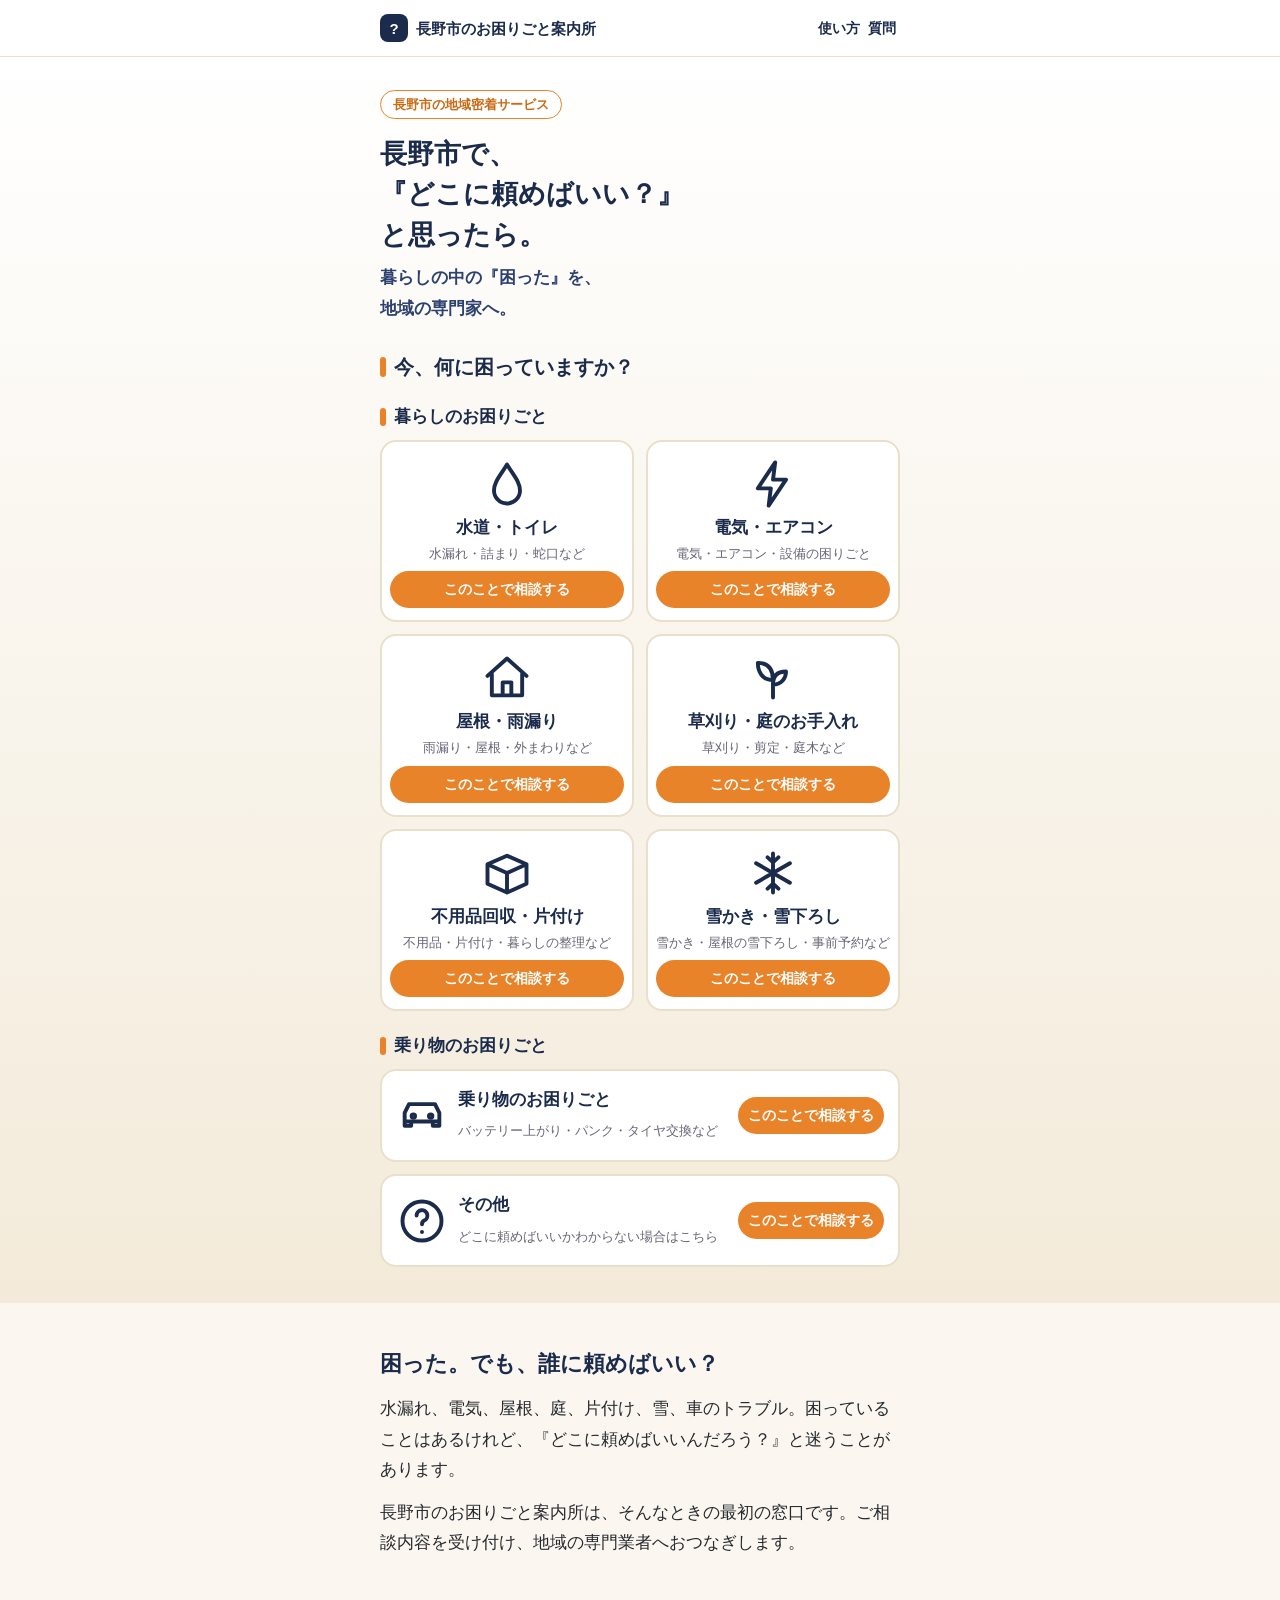
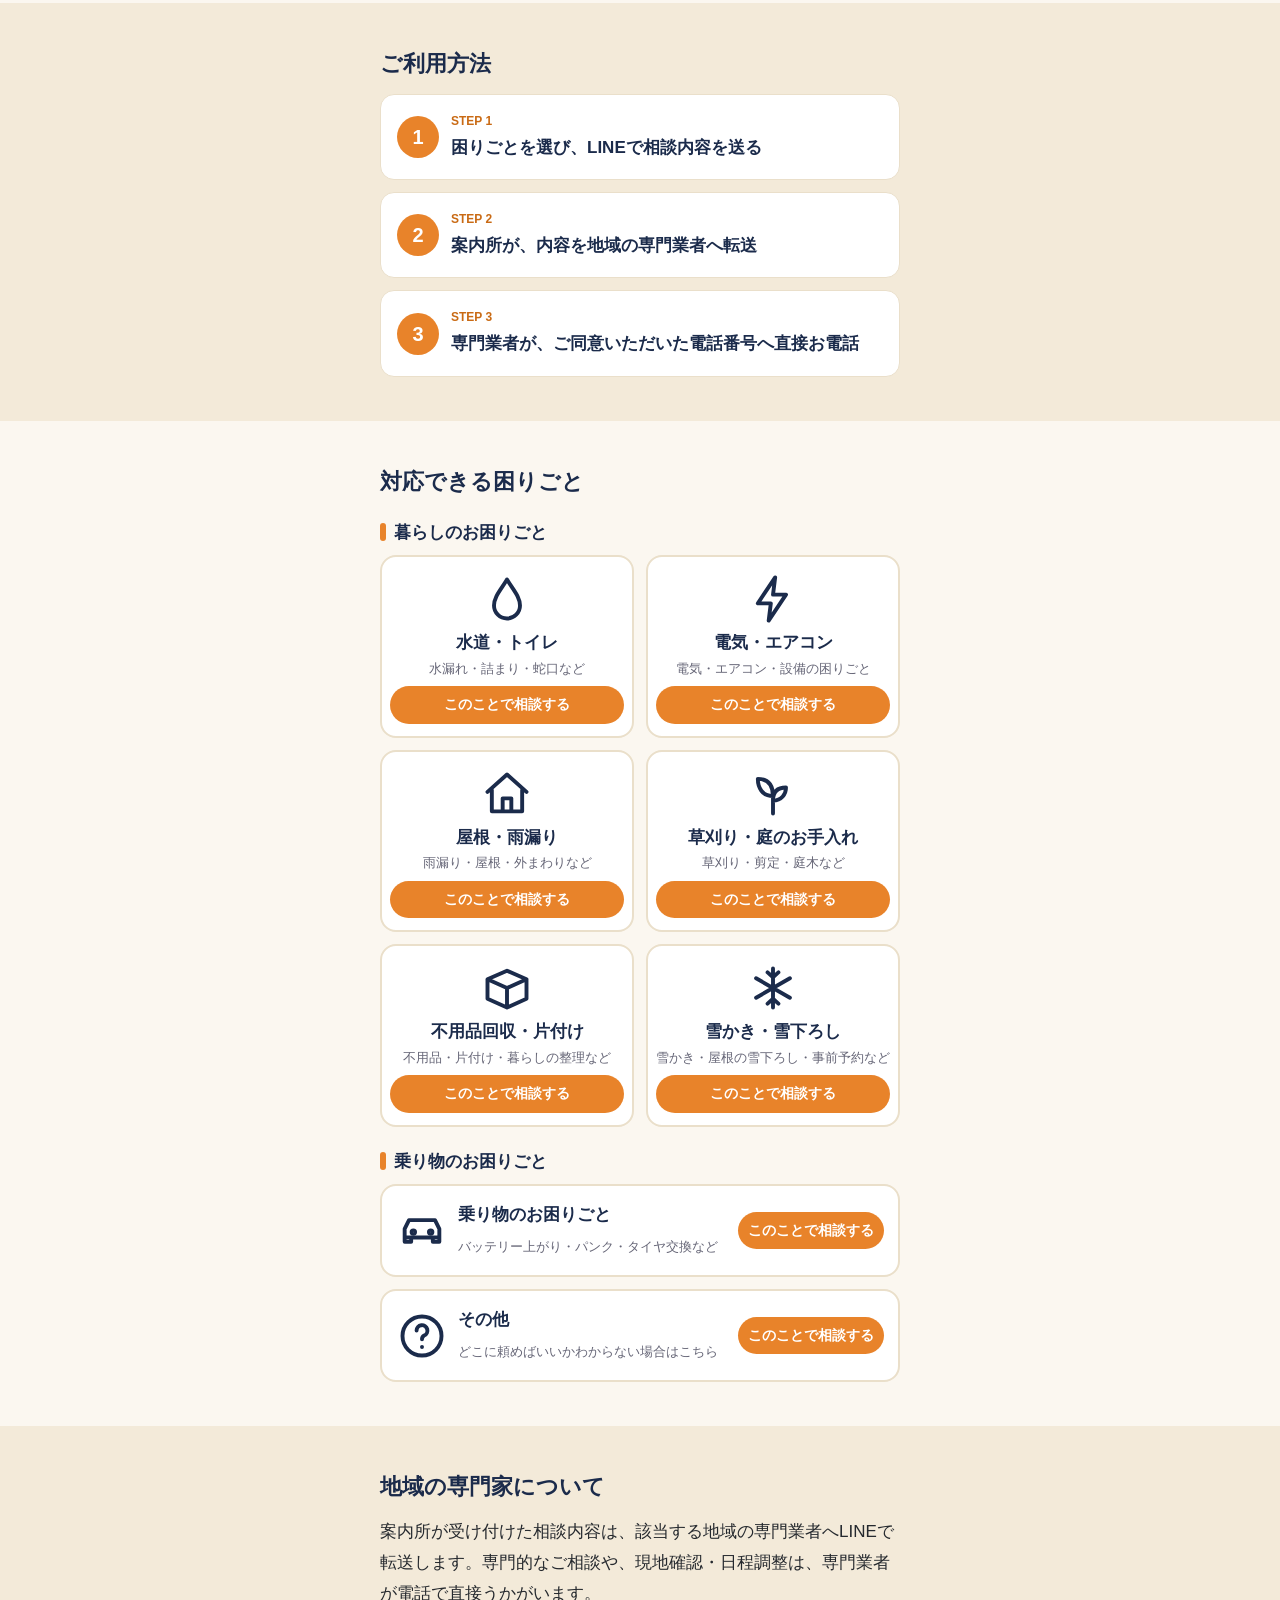
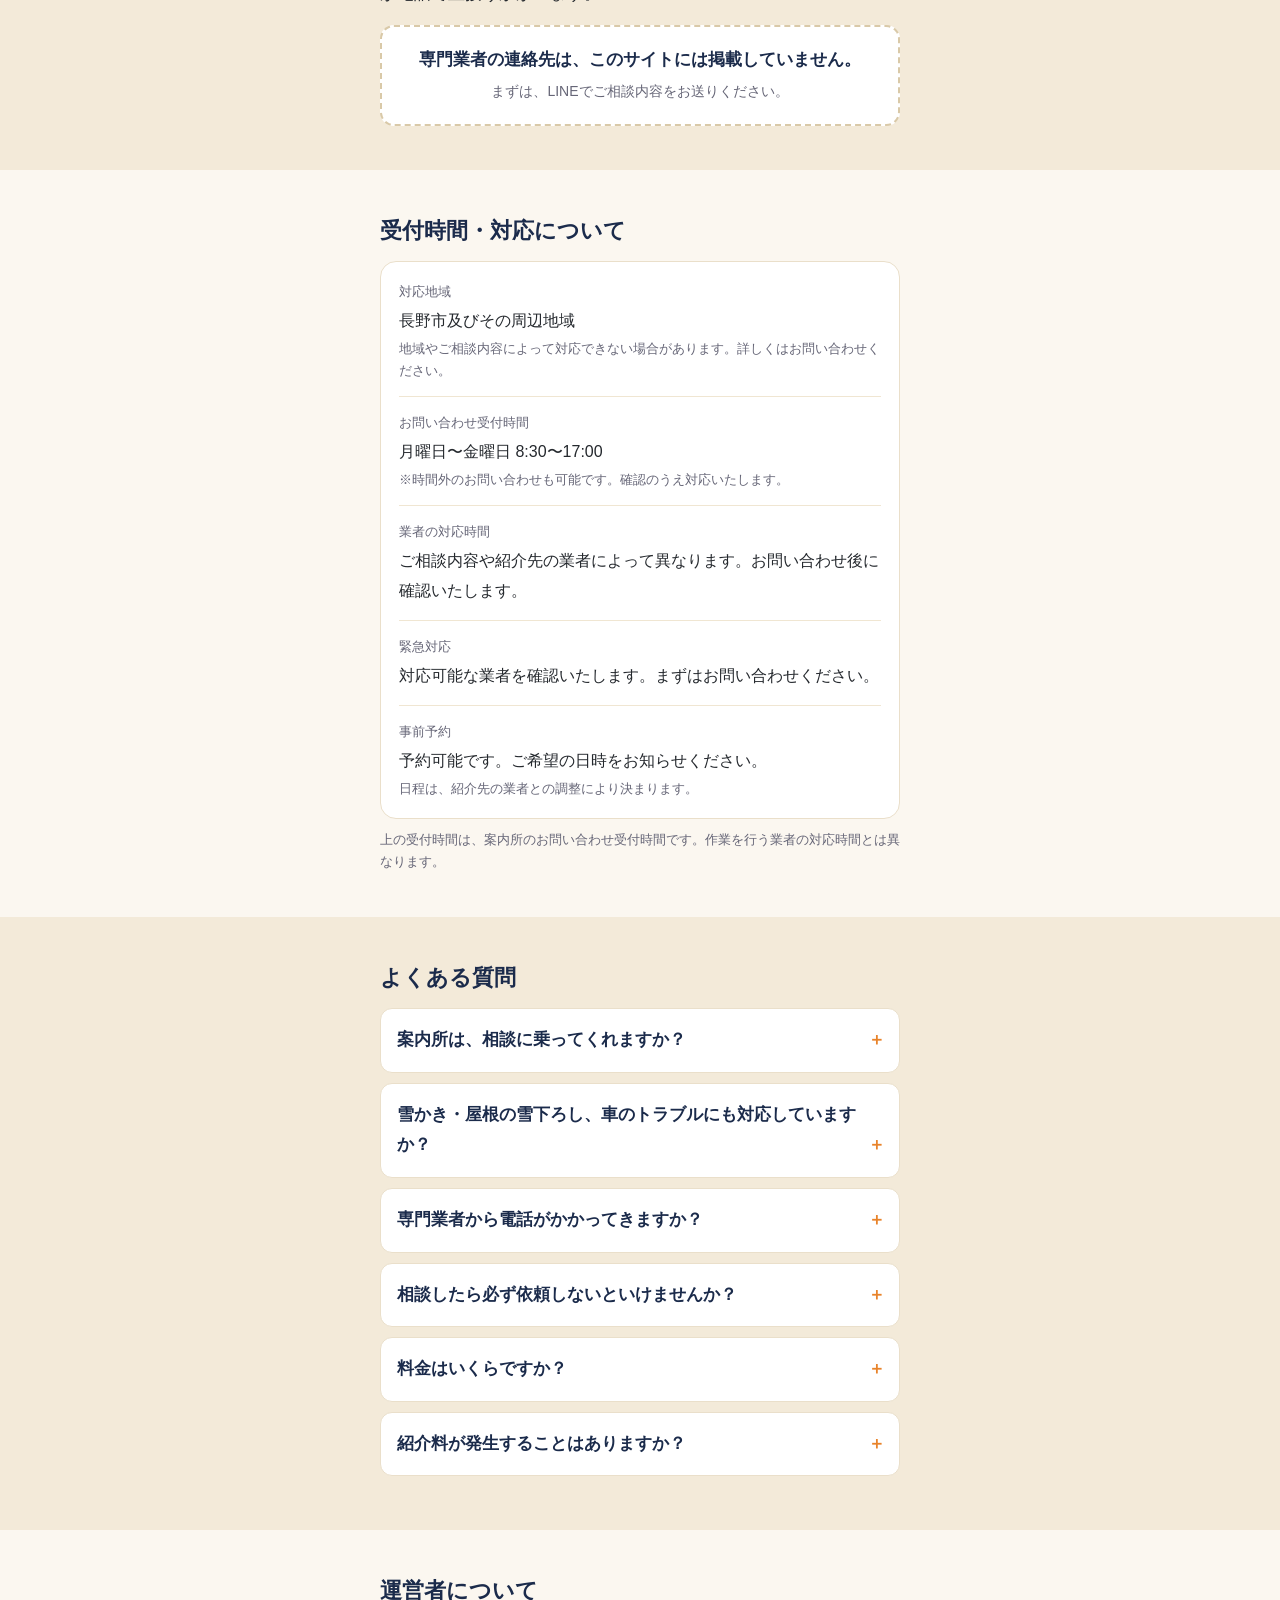
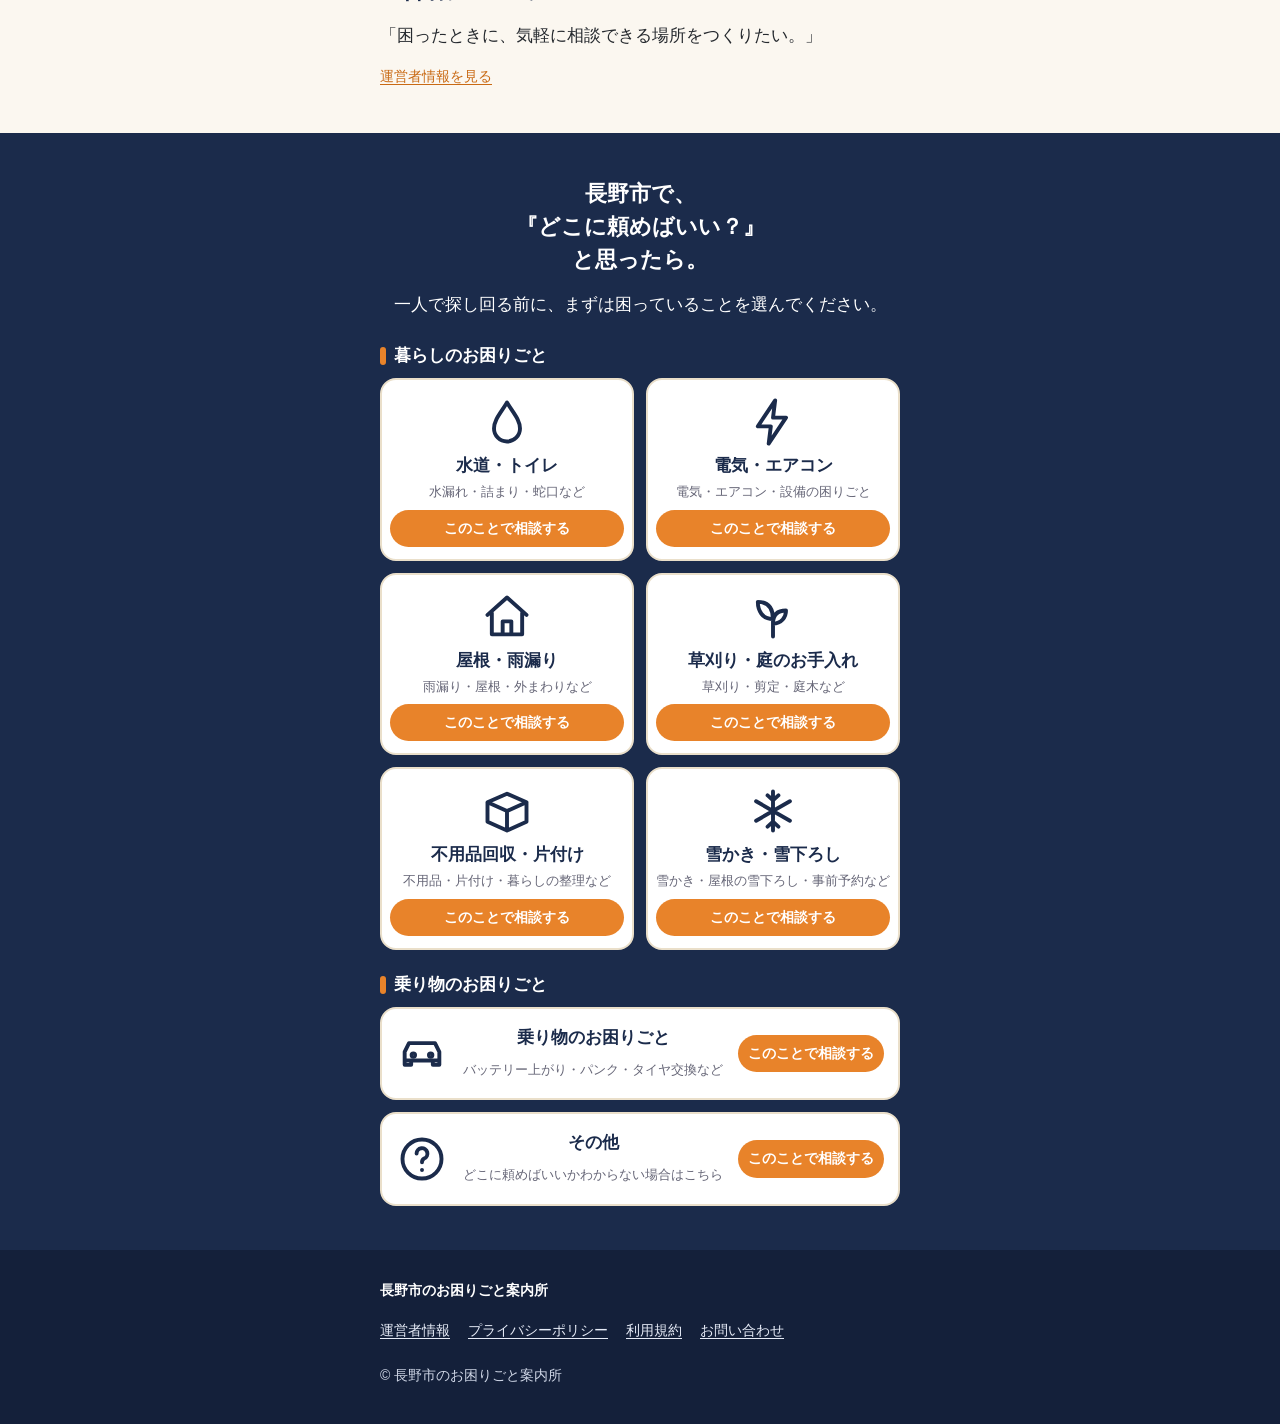
==== index.html @ 5c83e7e7 "Create index.html for Nagano City assistance site Initial HTML structure for the Nagano City assista" ====
<!DOCTYPE html>
<html lang="ja">
<head>
<meta charset="UTF-8">
<meta name="viewport" content="width=device-width, initial-scale=1">
<title>長野市のお困りごと案内所｜暮らしの困ったを地域の専門家へ</title>
<meta name="description" content="長野市及びその周辺地域で『どこに頼めばいい？』と思ったら。水道、電気、屋根、庭、片付け、雪かき、車のトラブルなど、暮らしのお困りごとを地域の専門家へつなぐ案内所です。">
<meta name="google-site-verification" content="_sIy6lcebxrXZptStOWlwZz5TiCo-oZQ7yhYe40ChH4" />
<link rel="stylesheet" href="site.css">
</head>
<body>
<header><div class="wrap">
<a class="logo" href="#top" id="logo"><i>?</i>長野市のお困りごと案内所</a>
<nav><a href="#howto">使い方</a><a href="#faq">質問</a></nav>
</div></header>

<main id="lp">
<div class="hero" id="top"><div class="wrap">
<span class="label">長野市の地域密着サービス</span>
<h1>長野市で、<br>『どこに頼めばいい？』<br>と思ったら。</h1>
<p class="sub">暮らしの中の『困った』を、<br>地域の専門家へ。</p>
<h2 class="ask" id="choose">今、何に困っていますか？</h2>
<div class="cats"></div>
</div></div>

<section><div class="wrap">
<h2>困った。でも、誰に頼めばいい？</h2>
<p>水漏れ、電気、屋根、庭、片付け、雪、車のトラブル。困っていることはあるけれど、『どこに頼めばいいんだろう？』と迷うことがあります。</p>
<p>長野市のお困りごと案内所は、そんなときの最初の窓口です。ご相談内容を受け付け、地域の専門業者へおつなぎします。</p>
</div></section>

<section class="alt"><div class="wrap">
<h2 id="howto">ご利用方法</h2>
<div class="steps">
<div class="step"><span>STEP 1</span>困りごとを選び、LINEで相談内容を送る</div>
<div class="step"><span>STEP 2</span>案内所が、内容を地域の専門業者へ転送</div>
<div class="step"><span>STEP 3</span>専門業者が、ご同意いただいた電話番号へ直接お電話</div>
</div></div></section>

<section><div class="wrap">
<h2>対応できる困りごと</h2>
<h3 class="gh">暮らしのお困りごと</h3>
<div class="grid">
<a class="card" href="water/"><svg viewBox="0 0 24 24" aria-hidden="true"><path d="M12 3C9 8 6 11 6 15a6 6 0 0 0 12 0c0-4-3-7-6-12z"/></svg><b>水道・トイレ</b><small>水漏れ・詰まり・蛇口など</small><em>このことで相談する</em></a>
<a class="card" href="electric/"><svg viewBox="0 0 24 24" aria-hidden="true"><path d="M13 2 5 14h6l-1 8 8-12h-6z"/></svg><b>電気・エアコン</b><small>電気・エアコン・設備の困りごと</small><em>このことで相談する</em></a>
<a class="card" href="roof/"><svg viewBox="0 0 24 24" aria-hidden="true"><path d="M3 11 12 3l9 8M5 10v10h14V10M10 20v-6h4v6"/></svg><b>屋根・雨漏り</b><small>雨漏り・屋根・外まわりなど</small><em>このことで相談する</em></a>
<a class="card" href="garden/"><svg viewBox="0 0 24 24" aria-hidden="true"><path d="M12 21v-8M12 13c-5 0-7-4-7-8 5 0 7 3 7 8zM12 15c4 0 6-3 6-6-4 0-6 2-6 6z"/></svg><b>草刈り・庭のお手入れ</b><small>草刈り・剪定・庭木など</small><em>このことで相談する</em></a>
<a class="card" href="clean/"><svg viewBox="0 0 24 24" aria-hidden="true"><path d="M3 8l9-4 9 4-9 4zM3 8v9l9 4 9-4V8M12 12v9"/></svg><b>不用品回収・片付け</b><small>不用品・片付け・暮らしの整理など</small><em>このことで相談する</em></a>
<a class="card" href="snow/"><svg viewBox="0 0 24 24" aria-hidden="true"><path d="M12 3v18M4.2 7.5l15.6 9M19.8 7.5l-15.6 9M9.5 4.8 12 7l2.5-2.2M9.5 19.2 12 17l2.5 2.2"/></svg><b>雪かき・雪下ろし</b><small>雪かき・屋根の雪下ろし・事前予約など</small><em>このことで相談する</em></a>
</div>
<h3 class="gh">乗り物のお困りごと</h3>
<div class="grid">
<a class="card wide" href="vehicle/"><svg viewBox="0 0 24 24" aria-hidden="true"><path d="M4 15v-4l2-4h12l2 4v4M4 15h16M4 15v2h3v-2M17 15v2h3v-2"/><circle cx="8" cy="12.5" r=".8"/><circle cx="16" cy="12.5" r=".8"/></svg><div class="t"><b>乗り物のお困りごと</b><br><small>バッテリー上がり・パンク・タイヤ交換など</small></div><em>このことで相談する</em></a>
</div>
<div class="grid" style="margin-top:12px">
<a class="card wide" href="#cat=other"><svg viewBox="0 0 24 24" aria-hidden="true"><circle cx="12" cy="12" r="9"/><path d="M9.5 9.5a2.5 2.5 0 1 1 3.5 2.3c-.7.4-1 .9-1 1.7M12 17v.1"/></svg><div class="t"><b>その他</b><br><small>どこに頼めばいいかわからない場合はこちら</small></div><em>このことで相談する</em></a>
</div>
</div></section>

<section class="alt"><div class="wrap">
<h2>地域の専門家について</h2>
<p>案内所が受け付けた相談内容は、該当する地域の専門業者へLINEで転送します。専門的なご相談や、現地確認・日程調整は、専門業者が電話で直接うかがいます。</p>
<div class="box" style="margin-top:16px"><b style="color:var(--navy)">専門業者の連絡先は、このサイトには掲載していません。</b><br><span class="small">まずは、LINEでご相談内容をお送りください。</span></div>
</div></section>

<section><div class="wrap">
<div id="infoblock"></div>
</div></section>

<section class="alt"><div class="wrap">
<h2 id="faq">よくある質問</h2>
<details><summary>案内所は、相談に乗ってくれますか？</summary><p>案内所は、ご相談内容を受け付け、地域の専門業者へおつなぎする窓口です。専門的な判断や修理方法のご案内、電話での相談対応は行いません。専門的なご相談は、専門業者が直接うかがいます。</p></details>
<details><summary>雪かき・屋根の雪下ろし、車のトラブルにも対応していますか？</summary><p>ご相談を受け付け、内容に応じて対応できる地域の専門業者へおつなぎします。対応できるかどうかは、ご相談内容や業者の状況によって異なります。屋根の雪下ろしは、安全面に配慮し、対応可能な専門業者へのご紹介を前提としています。</p></details>
<details><summary>専門業者から電話がかかってきますか？</summary><p>ご相談内容を専門業者へ転送し、専門業者が、ご同意いただいた電話番号へ直接お電話する流れです。電話番号を共有することについては、LINEに進む前にご同意をいただきます。ただし、必ず連絡が来ることをお約束するものではありません。</p></details>
<details><summary>相談したら必ず依頼しないといけませんか？</summary><p>いいえ。相談したからといって、依頼する義務はありません。実際の依頼・料金・作業内容は、専門業者と直接確認のうえ決めていただきます。</p></details>
<details><summary>料金はいくらですか？</summary><p>料金は事業者や作業内容によって異なります。専門業者からのお電話の際に、直接ご確認ください。</p></details>
<details><summary>紹介料が発生することはありますか？</summary><p>このサービスでは、掲載・紹介した事業者から紹介料等を受け取る場合があります。</p></details>
</div></section>

<section><div class="wrap">
<h2>運営者について</h2>
<p>「困ったときに、気軽に相談できる場所をつくりたい。」</p>
<p class="small"><a class="lnk" href="#about">運営者情報を見る</a></p>
</div></section>

<section class="cta"><div class="wrap">
<h2>長野市で、<br>『どこに頼めばいい？』<br>と思ったら。</h2>
<p style="margin-bottom:20px">一人で探し回る前に、まずは困っていることを選んでください。</p>
<div class="cats"></div>
</div></section>
</main>

<main id="view"><div class="wrap">
<a class="back" href="#choose">← 困りごとを選びなおす</a>
<h1 id="vt"></h1>
<p class="small" id="vd"></p>
<div id="vbody"></div>
<div class="others" id="others"></div>
</div></main>

<main id="page"><div class="wrap doc">
<a class="back" href="#top">← トップへ戻る</a>
<h1 id="pt"></h1>
<div id="pb"></div>
<a class="back endback" href="#top">← トップへ戻る</a>
</div></main>

<footer><div class="wrap">
<p style="color:#fff;font-weight:700;margin-bottom:6px">長野市のお困りごと案内所</p>
<nav class="flinks" aria-label="フッター">
<a href="#about">運営者情報</a>
<a href="#privacy">プライバシーポリシー</a>
<a href="#terms">利用規約</a>
<a href="#contact">お問い合わせ</a>
</nav>
<p style="margin-top:10px">© 長野市のお困りごと案内所</p>
</div></footer>

<script src="site.js"></script>
</body>
</html>
---- site.css ----
:root{--navy:#1b2b4b;--navy2:#2c4170;--orange:#e8832a;--orange2:#c96a14;--bg:#fbf7f0;--beige:#f3ead9;--text:#25292e;--mute:#667;--header-h:56px}
*{box-sizing:border-box;margin:0;padding:0}
html{scroll-behavior:smooth;scroll-padding-top:calc(var(--header-h) + 20px)}
body{font-family:-apple-system,"Hiragino Sans","Noto Sans JP",sans-serif;color:var(--text);background:var(--bg);line-height:1.8;font-size:17px;overflow-x:hidden;word-break:break-word}
a{color:inherit;text-decoration:none}
.wrap{max-width:560px;margin:0 auto;padding:0 20px}
header{background:#fff;border-bottom:1px solid #eadfca;position:sticky;top:0;z-index:10}
header .wrap{display:flex;align-items:center;justify-content:space-between;height:56px}
.logo{display:flex;align-items:center;gap:8px;font-weight:700;color:var(--navy);font-size:15px}
.logo i{width:28px;height:28px;border-radius:8px;background:var(--navy);color:#fff;display:grid;place-items:center;font-style:normal;font-size:15px}
header nav a{font-size:14px;color:var(--navy);padding:10px 4px;font-weight:600}
.hero{background:linear-gradient(#fff,var(--beige));padding:32px 0 36px}
.label{display:inline-block;background:#fff;border:1px solid var(--orange);color:var(--orange2);font-size:13px;font-weight:700;padding:2px 12px;border-radius:99px}
h1{font-size:27px;line-height:1.5;color:var(--navy);margin:14px 0 8px}
.sub{color:var(--navy2);font-weight:600}
h2{font-size:22px;line-height:1.5;color:var(--navy);margin-bottom:14px}
.ask{margin:28px 0 14px;font-size:20px;color:var(--navy);font-weight:700}
.ask:before{content:"";display:inline-block;width:6px;height:20px;background:var(--orange);border-radius:3px;margin-right:8px;vertical-align:-3px}
.gh{display:flex;align-items:center;gap:8px;font-size:17px;line-height:1.5;color:var(--navy);font-weight:700;margin:22px 0 10px}
.gh:before{content:"";width:6px;height:18px;background:var(--orange);border-radius:3px;flex:none}
.cta .gh{color:#fff}
.grid{display:grid;grid-template-columns:1fr 1fr;gap:12px}
.card{display:flex;flex-direction:column;align-items:center;text-align:center;background:#fff;border:2px solid #eadfca;border-radius:16px;padding:16px 8px 12px;min-height:178px;transition:transform .15s,border-color .15s;-webkit-tap-highlight-color:transparent}
.card:hover{border-color:var(--orange)}
.card:active{transform:scale(.97);background:#fff8ee}
.card svg{width:52px;height:52px;margin-bottom:6px;stroke:var(--navy);fill:none;stroke-width:1.8;stroke-linecap:round;stroke-linejoin:round}
.card b{color:var(--navy);font-size:17px;line-height:1.4}
.card small{color:var(--mute);font-size:13px;line-height:1.5;margin:4px 0 8px;flex:1}
.card em{font-style:normal;background:var(--orange);color:#fff;font-size:14px;font-weight:700;border-radius:99px;padding:6px 10px;width:100%}
.card.wide{grid-column:1/-1;min-height:0;flex-direction:row;text-align:left;gap:10px;padding:14px}
.card.wide .t{flex:1}.card.wide em{width:auto;white-space:nowrap}
.card.wide svg{margin:0;flex:none}
section{padding:44px 0}
section.alt{background:var(--beige)}
p+p{margin-top:12px}
.steps{display:grid;gap:12px;counter-reset:s}
.step{background:#fff;border-radius:14px;padding:16px 16px 16px 70px;position:relative;border:1px solid #eadfca;font-weight:700;color:var(--navy)}
.step:before{counter-increment:s;content:counter(s);position:absolute;left:16px;top:50%;transform:translateY(-50%);width:42px;height:42px;border-radius:50%;background:var(--orange);color:#fff;display:grid;place-items:center;font-size:20px}
.step span{display:block;font-size:12px;color:var(--orange2)}
.box{background:#fff;border:2px dashed #d9c9a8;border-radius:14px;padding:18px;text-align:center;color:var(--mute)}
details{background:#fff;border:1px solid #eadfca;border-radius:12px;margin-bottom:10px}
summary{padding:16px;font-weight:700;color:var(--navy);cursor:pointer;list-style:none;position:relative;padding-right:40px}
summary::-webkit-details-marker{display:none}
summary:after{content:"＋";position:absolute;right:14px;color:var(--orange)}
details[open] summary:after{content:"－"}
details p{padding:0 16px 16px;font-size:16px}
.cta{background:var(--navy);color:#fff;text-align:center}
.cta h2{color:#fff}.cta .card{text-align:center}
.small{font-size:14px;color:var(--mute)}
footer{background:#14203a;color:#cfd6e6;padding:28px 0 36px;font-size:14px}
.flinks{display:flex;flex-wrap:wrap;gap:0 4px}
.flinks a{display:inline-flex;align-items:center;min-height:44px;padding:0 14px 0 0;color:#e6ebf7;text-decoration:underline;text-underline-offset:3px}

/* ===== カテゴリー詳細（トップ内の「その他」用／JS表示） ===== */
#view{display:none;padding:12px 0 40px}
.back{display:inline-flex;align-items:center;gap:6px;min-height:48px;padding:0 18px;margin-bottom:8px;background:#fff;border:2px solid #eadfca;border-radius:99px;color:var(--navy);font-weight:700;font-size:16px;-webkit-tap-highlight-color:transparent}
.back:active{background:#fff8ee;border-color:var(--orange)}
#view h1{font-size:24px;margin:10px 0 4px}
.flow{background:#fff;border:1px solid #eadfca;border-radius:16px;padding:18px;margin:18px 0 12px}
.flow h2{font-size:18px;margin-bottom:8px;line-height:1.6}
.flow p{font-size:16px;line-height:1.9}
.flow ol{padding-left:1.5em;margin-top:10px}
.flow li{font-size:16px;line-height:1.8;margin-top:6px;font-weight:700;color:var(--navy)}
.flow li small{font-weight:400;color:var(--mute);font-size:13px}
.flow .fine{font-size:13px;color:var(--mute);line-height:1.7;margin-top:12px}
.resp{font-size:15px;color:var(--navy);font-weight:700;margin:12px 0 4px;padding-left:12px;border-left:5px solid var(--orange);line-height:1.7}
.notice{font-size:13.5px;color:#6b5a3a;background:#fff7e8;border-left:4px solid #e8b36a;border-radius:8px;padding:10px 14px;margin-top:12px;line-height:1.75}
.prep{font-size:15px;color:var(--navy);background:#fff;border:2px dashed #d9c9a8;border-radius:12px;padding:12px 14px;margin-top:12px;text-align:center;font-weight:700}
.btn{display:block;width:100%;background:var(--orange);color:#fff;text-align:center;font-weight:700;padding:18px;border:0;border-radius:12px;margin-top:16px;font-size:18px;line-height:1.5;font-family:inherit;cursor:pointer;-webkit-tap-highlight-color:transparent}
.btn:active{background:var(--orange2)}
.feenote{font-size:13px;color:var(--mute);line-height:1.7;margin-top:12px}
.others{margin-top:26px}
.others h2{font-size:17px;margin-bottom:10px}
.chips{display:grid;grid-template-columns:1fr 1fr;gap:10px}
.chip{display:flex;align-items:center;gap:8px;min-height:52px;padding:8px 12px;background:#fff;border:2px solid #eadfca;border-radius:14px;color:var(--navy);font-weight:700;font-size:15px;line-height:1.35;-webkit-tap-highlight-color:transparent}
.chip:active{background:#fff8ee;border-color:var(--orange)}
.chip svg{width:26px;height:26px;flex:none;stroke:var(--navy);fill:none;stroke-width:1.8;stroke-linecap:round;stroke-linejoin:round}

/* ===== 情報ページ・カテゴリー別ページ共通の文章スタイル ===== */
#page{display:none;padding:12px 0 48px}
#page h1{font-size:24px;margin:10px 0 6px}
.doc h2{font-size:18px;margin:30px 0 8px;padding-left:12px;border-left:5px solid var(--orange);line-height:1.5}
.doc p{font-size:16px;line-height:1.95}
.doc p+p{margin-top:10px}
.doc ul{padding-left:1.4em;margin-top:8px}
.doc li{font-size:16px;line-height:1.9;margin-top:4px}
.doc ol{padding-left:1.5em;margin-top:8px}
.doc ol li{margin-top:10px}
.doc ol li b{color:var(--navy)}
.doc .lead{color:var(--navy2);font-weight:600}
.info{background:#fff;border:1px solid #eadfca;border-radius:16px;padding:4px 18px;margin-top:14px}
.info>div{padding:14px 0;border-bottom:1px solid #f0e6d2}
.info>div:last-child{border-bottom:0}
.info dt{color:var(--mute);font-size:13px}
.info dd{color:var(--navy);font-weight:700;font-size:16px;margin-top:2px}
.info dd.plain{font-weight:400;color:var(--text);line-height:1.9}
.info dd small{display:block;font-weight:400;color:var(--mute);font-size:13px;line-height:1.7;margin-top:2px}
.pending{color:var(--mute);font-weight:400}
a.lnk{color:var(--orange2);text-decoration:underline;text-underline-offset:3px;word-break:break-all}
.endback{margin-top:28px}
.catpage{padding:12px 0 40px}
.catpage h1{font-size:24px;margin:10px 0 8px}
.crumb{font-size:13px;color:var(--mute);margin-top:2px}
.crumb a{color:var(--orange2);text-decoration:underline;text-underline-offset:3px}
.note2{font-size:13px;color:var(--mute);line-height:1.7;margin-top:10px}
.catpage .chips{margin-top:12px}
.items{display:grid;gap:12px;margin-top:10px}
.item{background:#fff;border:1px solid #eadfca;border-radius:16px;padding:16px}
.doc .item h3{font-size:17px;color:var(--navy);margin-bottom:4px;line-height:1.5}
.doc .item p{font-size:15px;line-height:1.85}
.item .btn{margin-top:12px;padding:14px;font-size:16px}

/* ===== 相談の案内画面（下から出るシート） ===== */
.sheet{position:fixed;inset:0;z-index:100;display:none}
.sheet.open{display:block}
.sheet .bg{position:absolute;inset:0;background:rgba(20,32,58,.55)}
.sheet .panel{position:absolute;left:0;right:0;bottom:0;max-width:560px;margin:0 auto;max-height:92vh;overflow-y:auto;background:#fff;border-radius:20px 20px 0 0;padding:26px 20px calc(20px + env(safe-area-inset-bottom));animation:up .2s ease-out}
@keyframes up{from{transform:translateY(24px);opacity:0}to{transform:none;opacity:1}}
.panel h2{font-size:20px;margin-bottom:6px;text-align:center}
.panel .lead2{font-size:15px;text-align:center;color:var(--navy2);margin-bottom:10px;line-height:1.8;white-space:pre-line}
.panel dl{background:var(--bg);border-radius:12px;padding:12px 16px;font-size:15px}
.panel dt{color:var(--mute);font-size:12px;margin-top:6px}
.panel dt:first-child{margin-top:0}
.panel dd{color:var(--navy);font-weight:700}
.panel dd.ph{font-size:24px}
.panel .note{font-size:14px;color:var(--mute);text-align:center;line-height:1.75;margin-top:12px;white-space:pre-line}
.panel .note.em{font-size:13px;margin-top:6px}
.panel .note:empty{display:none}
.info2{margin-top:12px;font-size:14px;color:var(--navy);line-height:1.7}
.info2 b{display:block;margin-bottom:2px}
.info2 ul{padding-left:1.3em}
.consent{margin-top:14px;border:2px solid #eadfca;border-radius:14px;padding:14px;background:#fffdf8}
.consent b{display:block;color:var(--navy);font-size:15px;margin-bottom:6px}
.consent p{font-size:13.5px;line-height:1.75;color:var(--text)}
.consent p+p{margin-top:6px}
.consent .ok{display:flex;gap:12px;align-items:flex-start;margin-top:12px;padding:12px;min-height:56px;background:#fff;border:2px solid var(--orange);border-radius:12px;cursor:pointer;font-size:14.5px;line-height:1.7;font-weight:700;color:var(--navy)}
.consent input{width:26px;height:26px;flex:none;margin-top:2px;accent-color:#059a46}
.hint{font-size:13px;color:var(--mute);text-align:center;margin-top:8px}
.hint:empty{display:none}
.panel a.btn{text-decoration:none}
.panel a.btn.line{background:#059a46}
.panel a.btn.line:active{background:#047a38}
.panel a.btn.off{background:#cfc6b6;pointer-events:none}
.btn-out{display:block;width:100%;min-height:54px;margin-top:10px;background:#fff;color:var(--navy);border:2px solid #d9c9a8;border-radius:12px;font-weight:700;font-size:17px;font-family:inherit;cursor:pointer;-webkit-tap-highlight-color:transparent}
.btn-out:active{background:#fff8ee;border-color:var(--orange)}
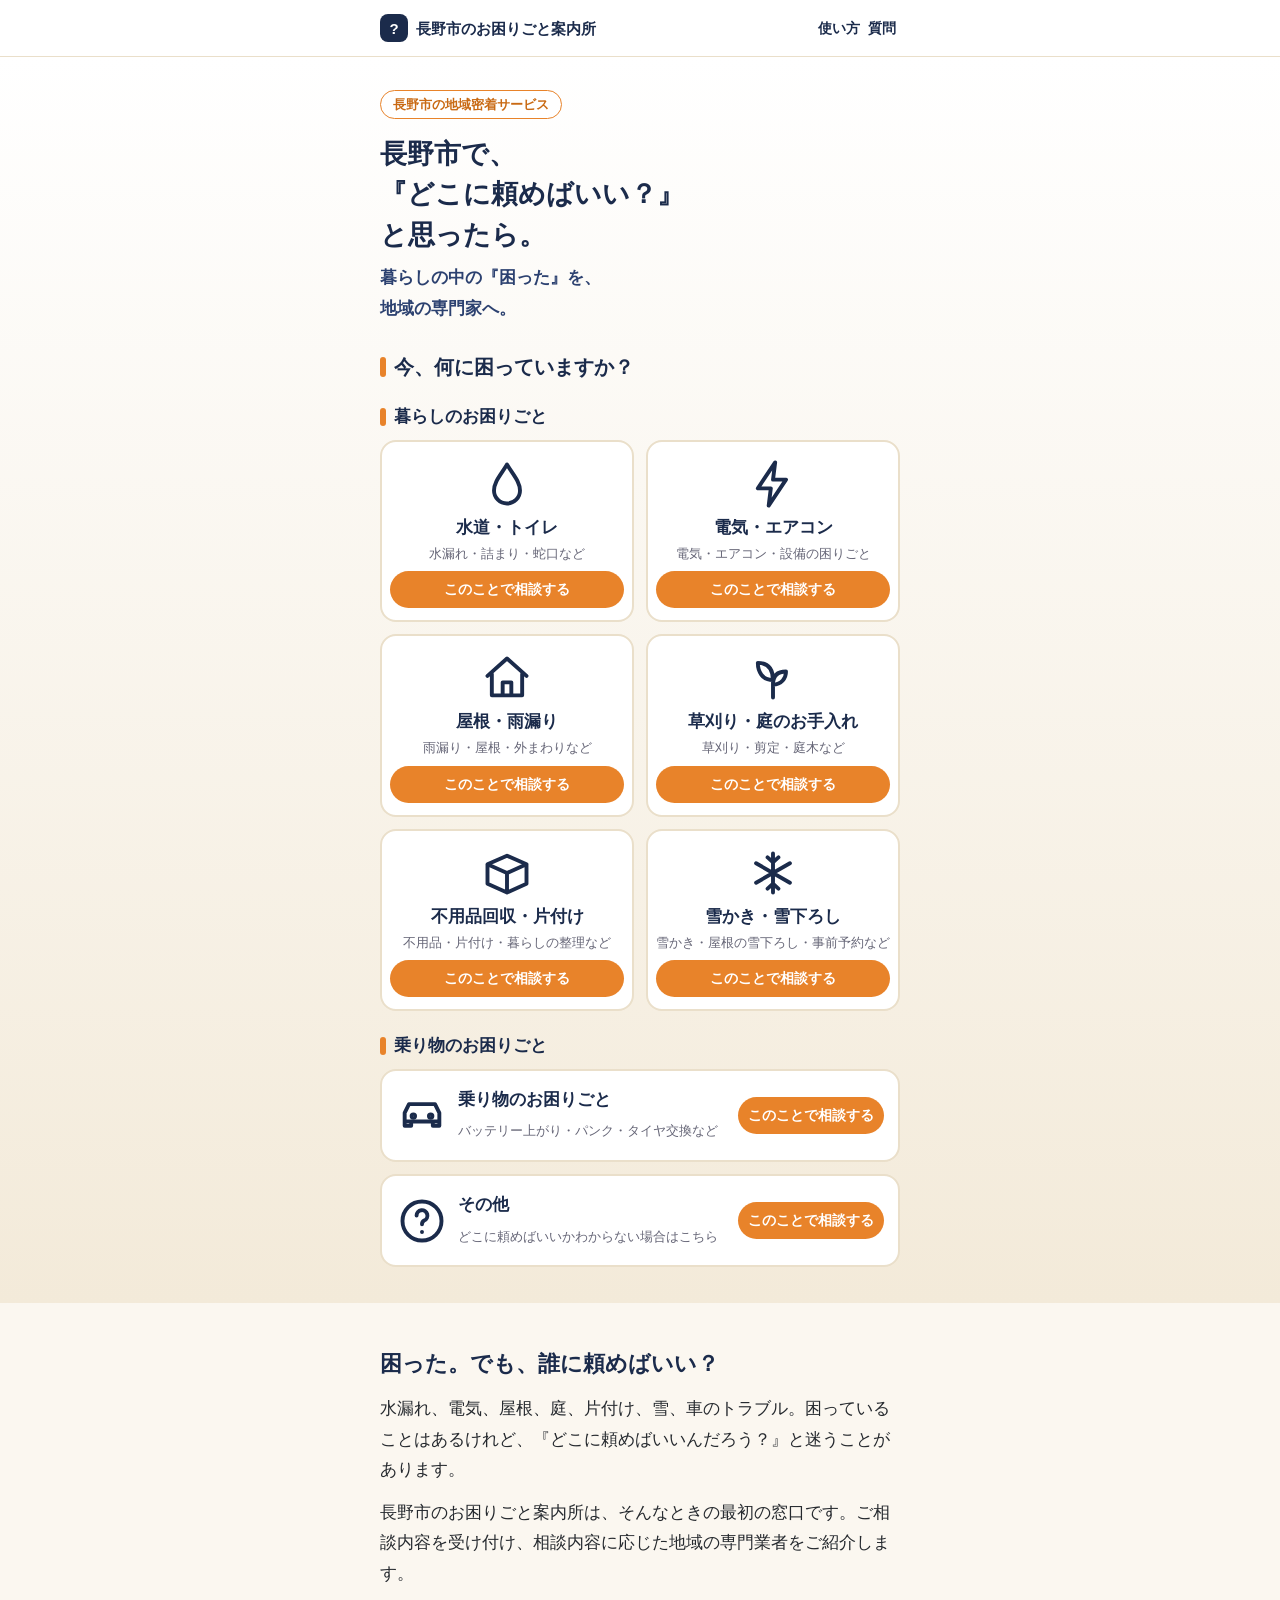
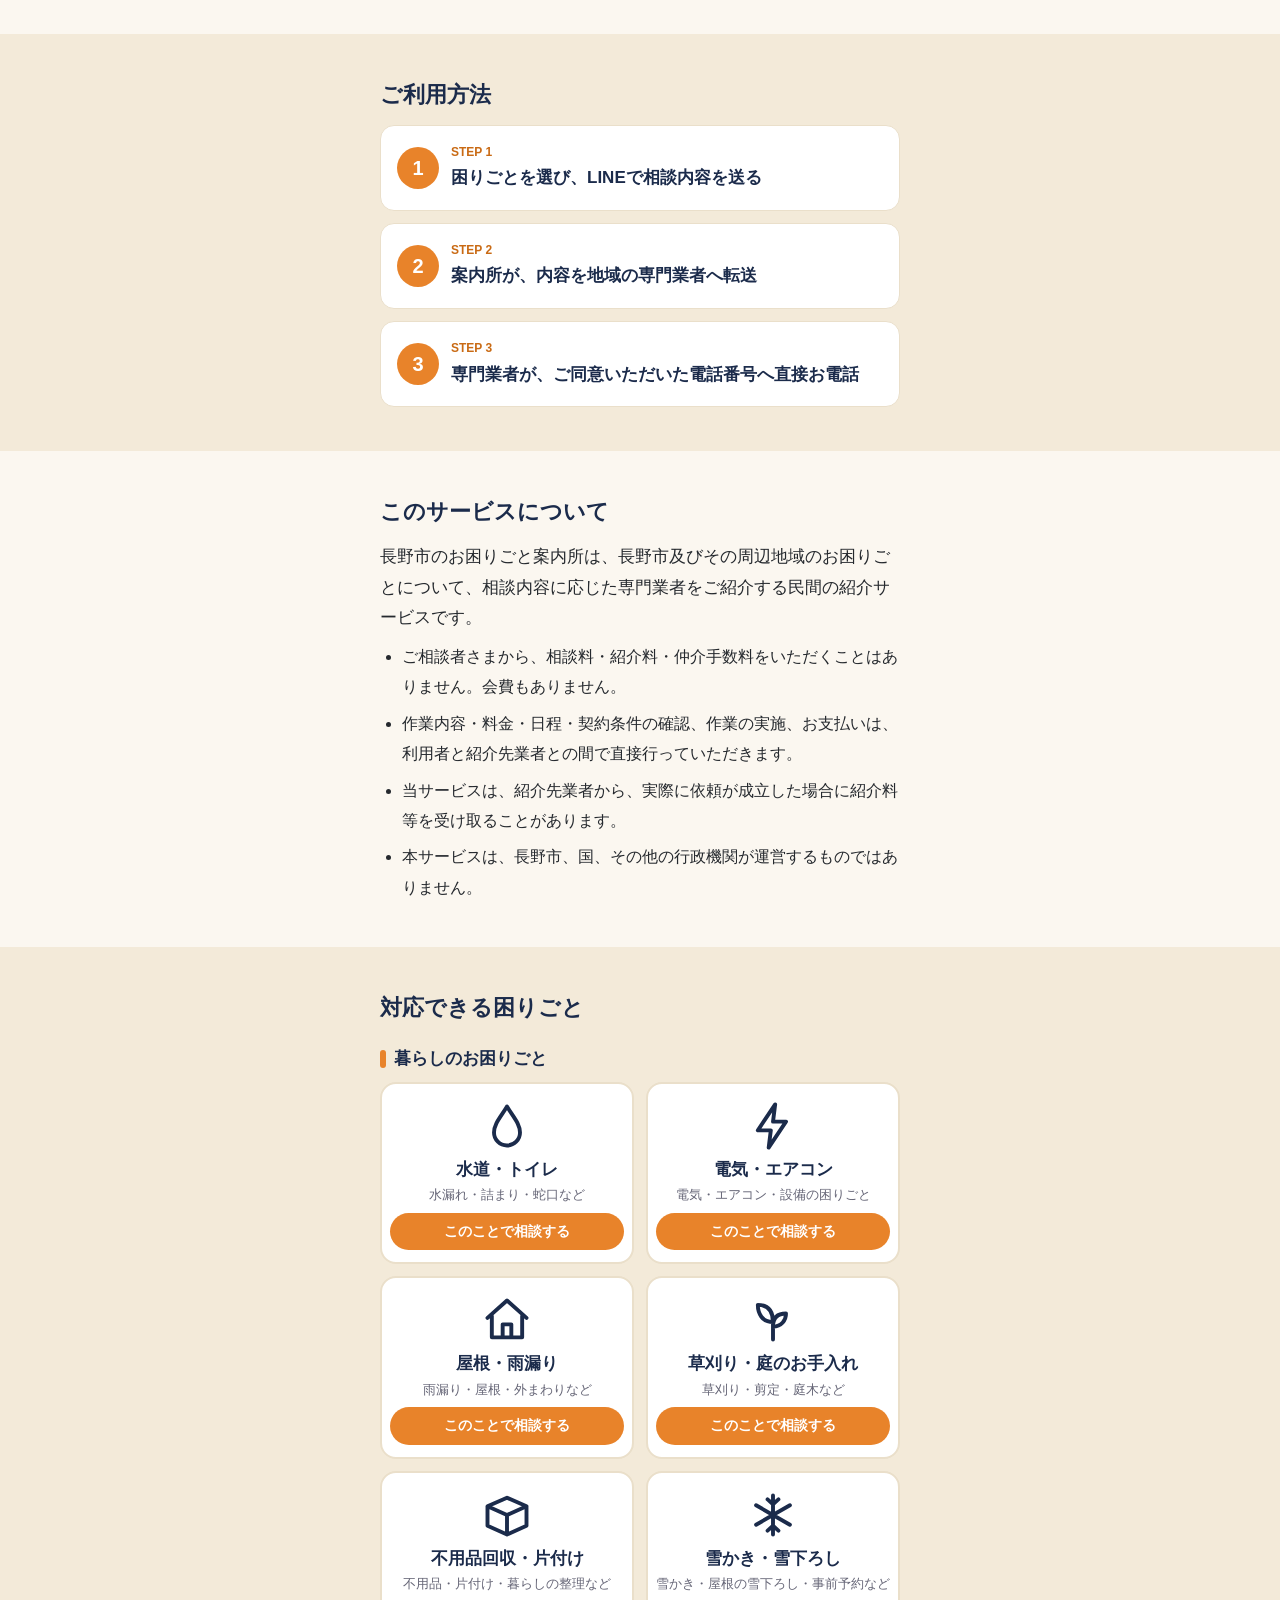
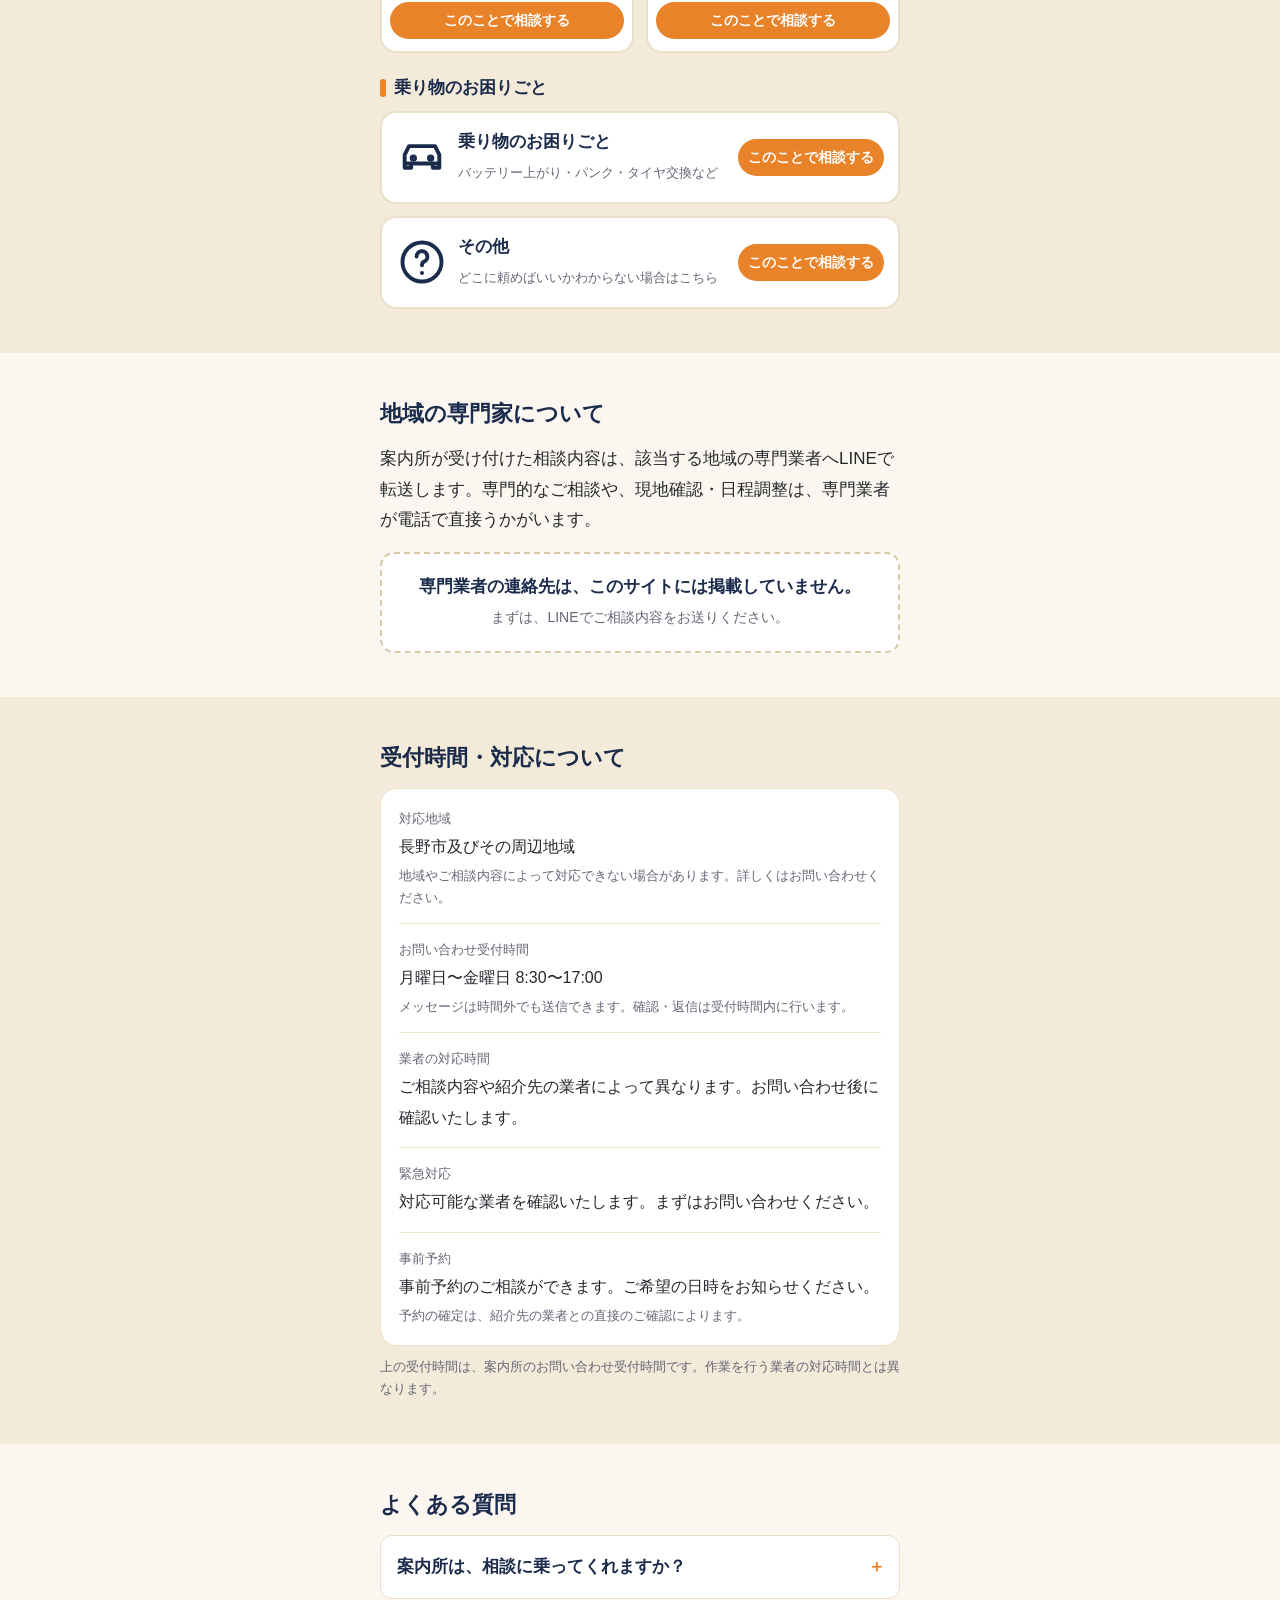
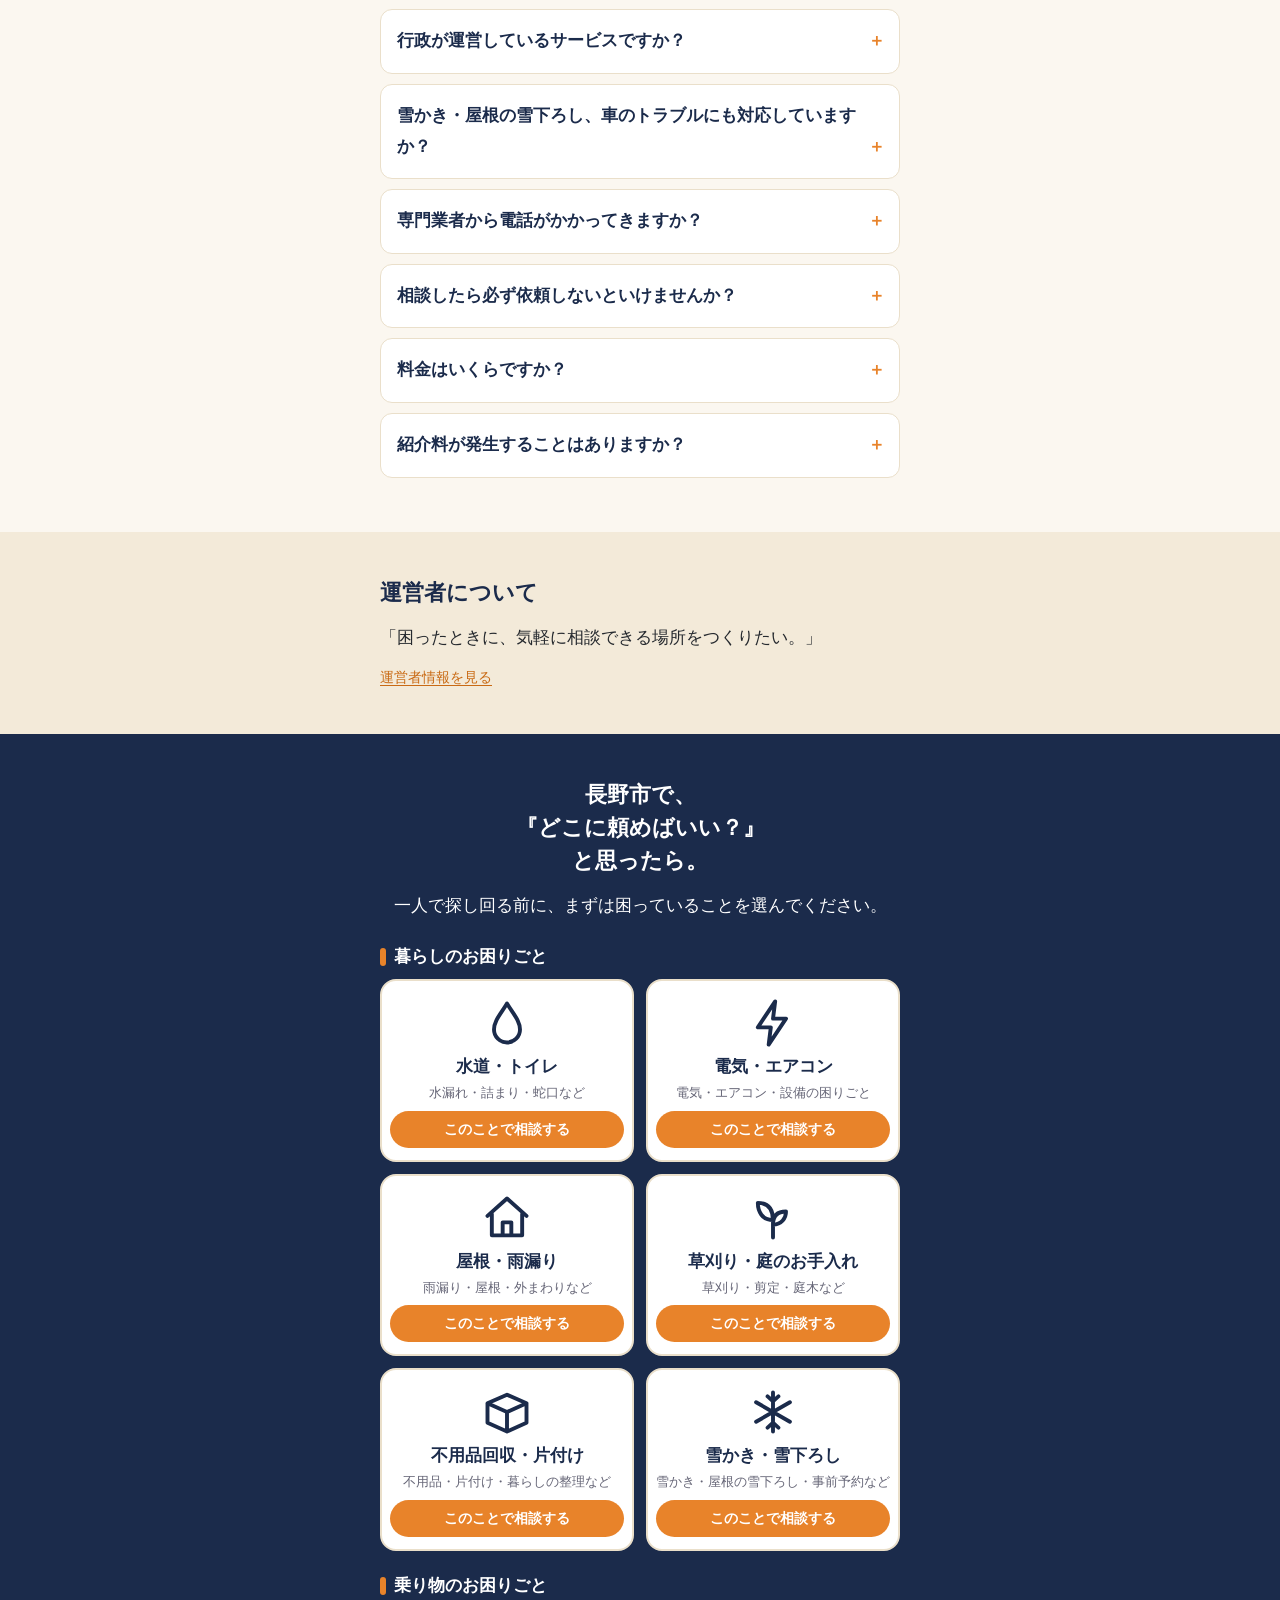
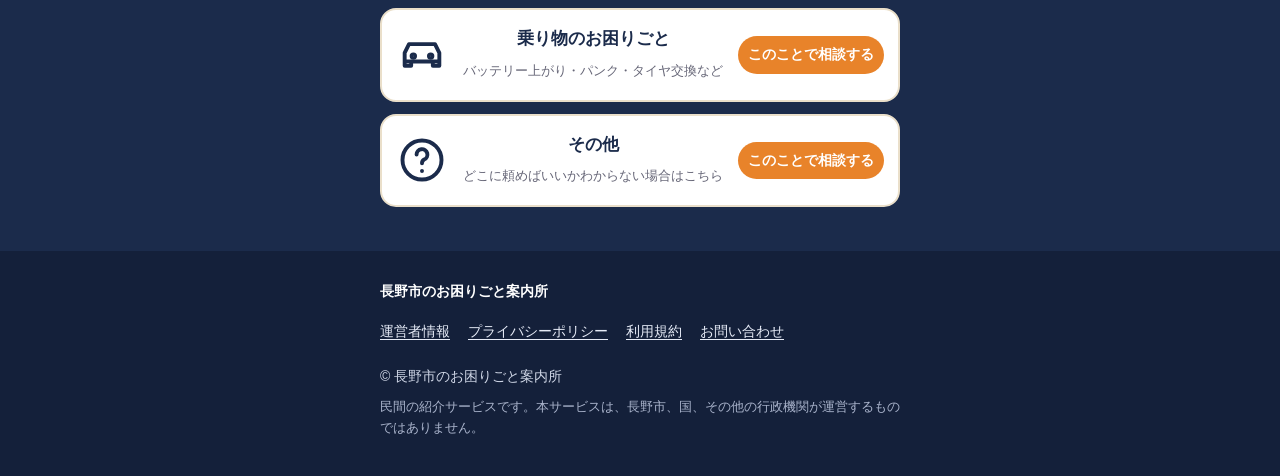
==== commit 83674d8c: "Create index.html for Nagano City assistance site This HTML file serves as the main page for the Nag" ====
--- a/index.html
+++ b/index.html
@@ -4,7 +4,7 @@
 <meta charset="UTF-8">
 <meta name="viewport" content="width=device-width, initial-scale=1">
 <title>長野市のお困りごと案内所｜暮らしの困ったを地域の専門家へ</title>
-<meta name="description" content="長野市及びその周辺地域で『どこに頼めばいい？』と思ったら。水道、電気、屋根、庭、片付け、雪かき、車のトラブルなど、暮らしのお困りごとを地域の専門家へつなぐ案内所です。">
+<meta name="description" content="長野市及びその周辺地域で『どこに頼めばいい？』と思ったら。水道、電気、屋根、庭、片付け、雪かき、車のトラブルなど、暮らしのお困りごとを地域の専門家へつなぐ民間の紹介サービスです。相談料・紹介料は無料です。">
 <meta name="google-site-verification" content="_sIy6lcebxrXZptStOWlwZz5TiCo-oZQ7yhYe40ChH4" />
 <link rel="stylesheet" href="site.css">
 </head>
@@ -26,7 +26,7 @@
 <section><div class="wrap">
 <h2>困った。でも、誰に頼めばいい？</h2>
 <p>水漏れ、電気、屋根、庭、片付け、雪、車のトラブル。困っていることはあるけれど、『どこに頼めばいいんだろう？』と迷うことがあります。</p>
-<p>長野市のお困りごと案内所は、そんなときの最初の窓口です。ご相談内容を受け付け、地域の専門業者へおつなぎします。</p>
+<p>長野市のお困りごと案内所は、そんなときの最初の窓口です。ご相談内容を受け付け、相談内容に応じた地域の専門業者をご紹介します。</p>
 </div></section>
 
 <section class="alt"><div class="wrap">
@@ -38,46 +38,41 @@
 </div></div></section>
 
 <section><div class="wrap">
-<h2>対応できる困りごと</h2>
-<h3 class="gh">暮らしのお困りごと</h3>
-<div class="grid">
-<a class="card" href="water/"><svg viewBox="0 0 24 24" aria-hidden="true"><path d="M12 3C9 8 6 11 6 15a6 6 0 0 0 12 0c0-4-3-7-6-12z"/></svg><b>水道・トイレ</b><small>水漏れ・詰まり・蛇口など</small><em>このことで相談する</em></a>
-<a class="card" href="electric/"><svg viewBox="0 0 24 24" aria-hidden="true"><path d="M13 2 5 14h6l-1 8 8-12h-6z"/></svg><b>電気・エアコン</b><small>電気・エアコン・設備の困りごと</small><em>このことで相談する</em></a>
-<a class="card" href="roof/"><svg viewBox="0 0 24 24" aria-hidden="true"><path d="M3 11 12 3l9 8M5 10v10h14V10M10 20v-6h4v6"/></svg><b>屋根・雨漏り</b><small>雨漏り・屋根・外まわりなど</small><em>このことで相談する</em></a>
-<a class="card" href="garden/"><svg viewBox="0 0 24 24" aria-hidden="true"><path d="M12 21v-8M12 13c-5 0-7-4-7-8 5 0 7 3 7 8zM12 15c4 0 6-3 6-6-4 0-6 2-6 6z"/></svg><b>草刈り・庭のお手入れ</b><small>草刈り・剪定・庭木など</small><em>このことで相談する</em></a>
-<a class="card" href="clean/"><svg viewBox="0 0 24 24" aria-hidden="true"><path d="M3 8l9-4 9 4-9 4zM3 8v9l9 4 9-4V8M12 12v9"/></svg><b>不用品回収・片付け</b><small>不用品・片付け・暮らしの整理など</small><em>このことで相談する</em></a>
-<a class="card" href="snow/"><svg viewBox="0 0 24 24" aria-hidden="true"><path d="M12 3v18M4.2 7.5l15.6 9M19.8 7.5l-15.6 9M9.5 4.8 12 7l2.5-2.2M9.5 19.2 12 17l2.5 2.2"/></svg><b>雪かき・雪下ろし</b><small>雪かき・屋根の雪下ろし・事前予約など</small><em>このことで相談する</em></a>
-</div>
-<h3 class="gh">乗り物のお困りごと</h3>
-<div class="grid">
-<a class="card wide" href="vehicle/"><svg viewBox="0 0 24 24" aria-hidden="true"><path d="M4 15v-4l2-4h12l2 4v4M4 15h16M4 15v2h3v-2M17 15v2h3v-2"/><circle cx="8" cy="12.5" r=".8"/><circle cx="16" cy="12.5" r=".8"/></svg><div class="t"><b>乗り物のお困りごと</b><br><small>バッテリー上がり・パンク・タイヤ交換など</small></div><em>このことで相談する</em></a>
-</div>
-<div class="grid" style="margin-top:12px">
-<a class="card wide" href="#cat=other"><svg viewBox="0 0 24 24" aria-hidden="true"><circle cx="12" cy="12" r="9"/><path d="M9.5 9.5a2.5 2.5 0 1 1 3.5 2.3c-.7.4-1 .9-1 1.7M12 17v.1"/></svg><div class="t"><b>その他</b><br><small>どこに頼めばいいかわからない場合はこちら</small></div><em>このことで相談する</em></a>
-</div>
+<div id="notice" class="noticebox"></div>
 </div></section>
 
 <section class="alt"><div class="wrap">
+<h2>対応できる困りごと</h2>
+<div class="cats"></div>
+<noscript>
+<p class="small" style="margin-top:12px">
+<a class="lnk" href="water/">水道・トイレ</a> ／ <a class="lnk" href="electric/">電気・エアコン</a> ／ <a class="lnk" href="roof/">屋根・雨漏り</a> ／ <a class="lnk" href="garden/">草刈り・庭のお手入れ</a> ／ <a class="lnk" href="clean/">不用品回収・片付け</a> ／ <a class="lnk" href="snow/">雪かき・雪下ろし</a> ／ <a class="lnk" href="vehicle/">乗り物のお困りごと</a>
+</p>
+</noscript>
+</div></section>
+
+<section><div class="wrap">
 <h2>地域の専門家について</h2>
 <p>案内所が受け付けた相談内容は、該当する地域の専門業者へLINEで転送します。専門的なご相談や、現地確認・日程調整は、専門業者が電話で直接うかがいます。</p>
 <div class="box" style="margin-top:16px"><b style="color:var(--navy)">専門業者の連絡先は、このサイトには掲載していません。</b><br><span class="small">まずは、LINEでご相談内容をお送りください。</span></div>
 </div></section>
 
-<section><div class="wrap">
+<section class="alt"><div class="wrap">
 <div id="infoblock"></div>
 </div></section>
 
-<section class="alt"><div class="wrap">
+<section><div class="wrap">
 <h2 id="faq">よくある質問</h2>
-<details><summary>案内所は、相談に乗ってくれますか？</summary><p>案内所は、ご相談内容を受け付け、地域の専門業者へおつなぎする窓口です。専門的な判断や修理方法のご案内、電話での相談対応は行いません。専門的なご相談は、専門業者が直接うかがいます。</p></details>
-<details><summary>雪かき・屋根の雪下ろし、車のトラブルにも対応していますか？</summary><p>ご相談を受け付け、内容に応じて対応できる地域の専門業者へおつなぎします。対応できるかどうかは、ご相談内容や業者の状況によって異なります。屋根の雪下ろしは、安全面に配慮し、対応可能な専門業者へのご紹介を前提としています。</p></details>
+<details><summary>案内所は、相談に乗ってくれますか？</summary><p>案内所は、ご相談内容を受け付け、相談内容に応じた地域の専門業者をご紹介する窓口です。専門的な判断や修理方法のご案内、電話での相談対応は行いません。専門的なご相談は、専門業者が直接うかがいます。</p></details>
+<details><summary>行政が運営しているサービスですか？</summary><p>いいえ。長野市のお困りごと案内所は、民間の紹介サービスです。長野市、国、その他の行政機関が運営するものではありません。</p></details>
+<details><summary>雪かき・屋根の雪下ろし、車のトラブルにも対応していますか？</summary><p>ご相談を受け付け、内容に応じて対応できる地域の専門業者をご紹介します。対応できるかどうかは、ご相談内容や業者の状況によって異なります。屋根の雪下ろしは、安全面に配慮し、経験や対応体制のある専門業者へのご紹介を前提としています。</p></details>
 <details><summary>専門業者から電話がかかってきますか？</summary><p>ご相談内容を専門業者へ転送し、専門業者が、ご同意いただいた電話番号へ直接お電話する流れです。電話番号を共有することについては、LINEに進む前にご同意をいただきます。ただし、必ず連絡が来ることをお約束するものではありません。</p></details>
 <details><summary>相談したら必ず依頼しないといけませんか？</summary><p>いいえ。相談したからといって、依頼する義務はありません。実際の依頼・料金・作業内容は、専門業者と直接確認のうえ決めていただきます。</p></details>
-<details><summary>料金はいくらですか？</summary><p>料金は事業者や作業内容によって異なります。専門業者からのお電話の際に、直接ご確認ください。</p></details>
-<details><summary>紹介料が発生することはありますか？</summary><p>このサービスでは、掲載・紹介した事業者から紹介料等を受け取る場合があります。</p></details>
+<details><summary>料金はいくらですか？</summary><p>ご相談者さまから、相談料・紹介料・仲介手数料をいただくことはありません。作業の料金は、事業者や作業内容によって異なります。専門業者からのお電話の際に、直接ご確認ください。お支払いも、専門業者へ直接行っていただきます。</p></details>
+<details><summary>紹介料が発生することはありますか？</summary><p>ご相談者さまから紹介料をいただくことはありません。このサービスでは、紹介先の事業者から、実際に依頼が成立した場合に紹介料等を受け取ることがあります。</p></details>
 </div></section>
 
-<section><div class="wrap">
+<section class="alt"><div class="wrap">
 <h2>運営者について</h2>
 <p>「困ったときに、気軽に相談できる場所をつくりたい。」</p>
 <p class="small"><a class="lnk" href="#about">運営者情報を見る</a></p>
--- a/site.css
+++ b/site.css
@@ -38,6 +38,8 @@
 .step:before{counter-increment:s;content:counter(s);position:absolute;left:16px;top:50%;transform:translateY(-50%);width:42px;height:42px;border-radius:50%;background:var(--orange);color:#fff;display:grid;place-items:center;font-size:20px}
 .step span{display:block;font-size:12px;color:var(--orange2)}
 .box{background:#fff;border:2px dashed #d9c9a8;border-radius:14px;padding:18px;text-align:center;color:var(--mute)}
+.noticebox ul{padding-left:1.3em;margin-top:8px}
+.noticebox li{font-size:16px;line-height:1.9;margin-top:6px}
 details{background:#fff;border:1px solid #eadfca;border-radius:12px;margin-bottom:10px}
 summary{padding:16px;font-weight:700;color:var(--navy);cursor:pointer;list-style:none;position:relative;padding-right:40px}
 summary::-webkit-details-marker{display:none}
@@ -50,6 +52,7 @@
 footer{background:#14203a;color:#cfd6e6;padding:28px 0 36px;font-size:14px}
 .flinks{display:flex;flex-wrap:wrap;gap:0 4px}
 .flinks a{display:inline-flex;align-items:center;min-height:44px;padding:0 14px 0 0;color:#e6ebf7;text-decoration:underline;text-underline-offset:3px}
+.fnote{font-size:12.5px;line-height:1.7;margin-top:8px;color:#aab4cc}
 
 /* ===== カテゴリー詳細（トップ内の「その他」用／JS表示） ===== */
 #view{display:none;padding:12px 0 40px}
@@ -104,11 +107,14 @@
 .crumb a{color:var(--orange2);text-decoration:underline;text-underline-offset:3px}
 .note2{font-size:13px;color:var(--mute);line-height:1.7;margin-top:10px}
 .catpage .chips{margin-top:12px}
-.items{display:grid;gap:12px;margin-top:10px}
-.item{background:#fff;border:1px solid #eadfca;border-radius:16px;padding:16px}
-.doc .item h3{font-size:17px;color:var(--navy);margin-bottom:4px;line-height:1.5}
-.doc .item p{font-size:15px;line-height:1.85}
-.item .btn{margin-top:12px;padding:14px;font-size:16px}
+
+/* 各カテゴリーページ上部の相談ボタン（全ページ共通） */
+.act{margin-top:18px}
+.actt{font-size:15px;font-weight:700;color:var(--navy)}
+.opt{display:flex;justify-content:space-between;align-items:center;width:100%;min-height:56px;padding:12px 16px;margin-top:10px;background:#fff;border:2px solid var(--orange);border-radius:12px;color:var(--navy);font-weight:700;font-size:16px;line-height:1.5;font-family:inherit;text-align:left;cursor:pointer;-webkit-tap-highlight-color:transparent}
+.opt:active{background:#fff8ee}
+.opt i{font-style:normal;color:var(--orange2);font-size:22px;flex:none;margin-left:8px}
+.act .btn{margin-top:12px}
 
 /* ===== 相談の案内画面（下から出るシート） ===== */
 .sheet{position:fixed;inset:0;z-index:100;display:none}
@@ -122,7 +128,6 @@
 .panel dt{color:var(--mute);font-size:12px;margin-top:6px}
 .panel dt:first-child{margin-top:0}
 .panel dd{color:var(--navy);font-weight:700}
-.panel dd.ph{font-size:24px}
 .panel .note{font-size:14px;color:var(--mute);text-align:center;line-height:1.75;margin-top:12px;white-space:pre-line}
 .panel .note.em{font-size:13px;margin-top:6px}
 .panel .note:empty{display:none}
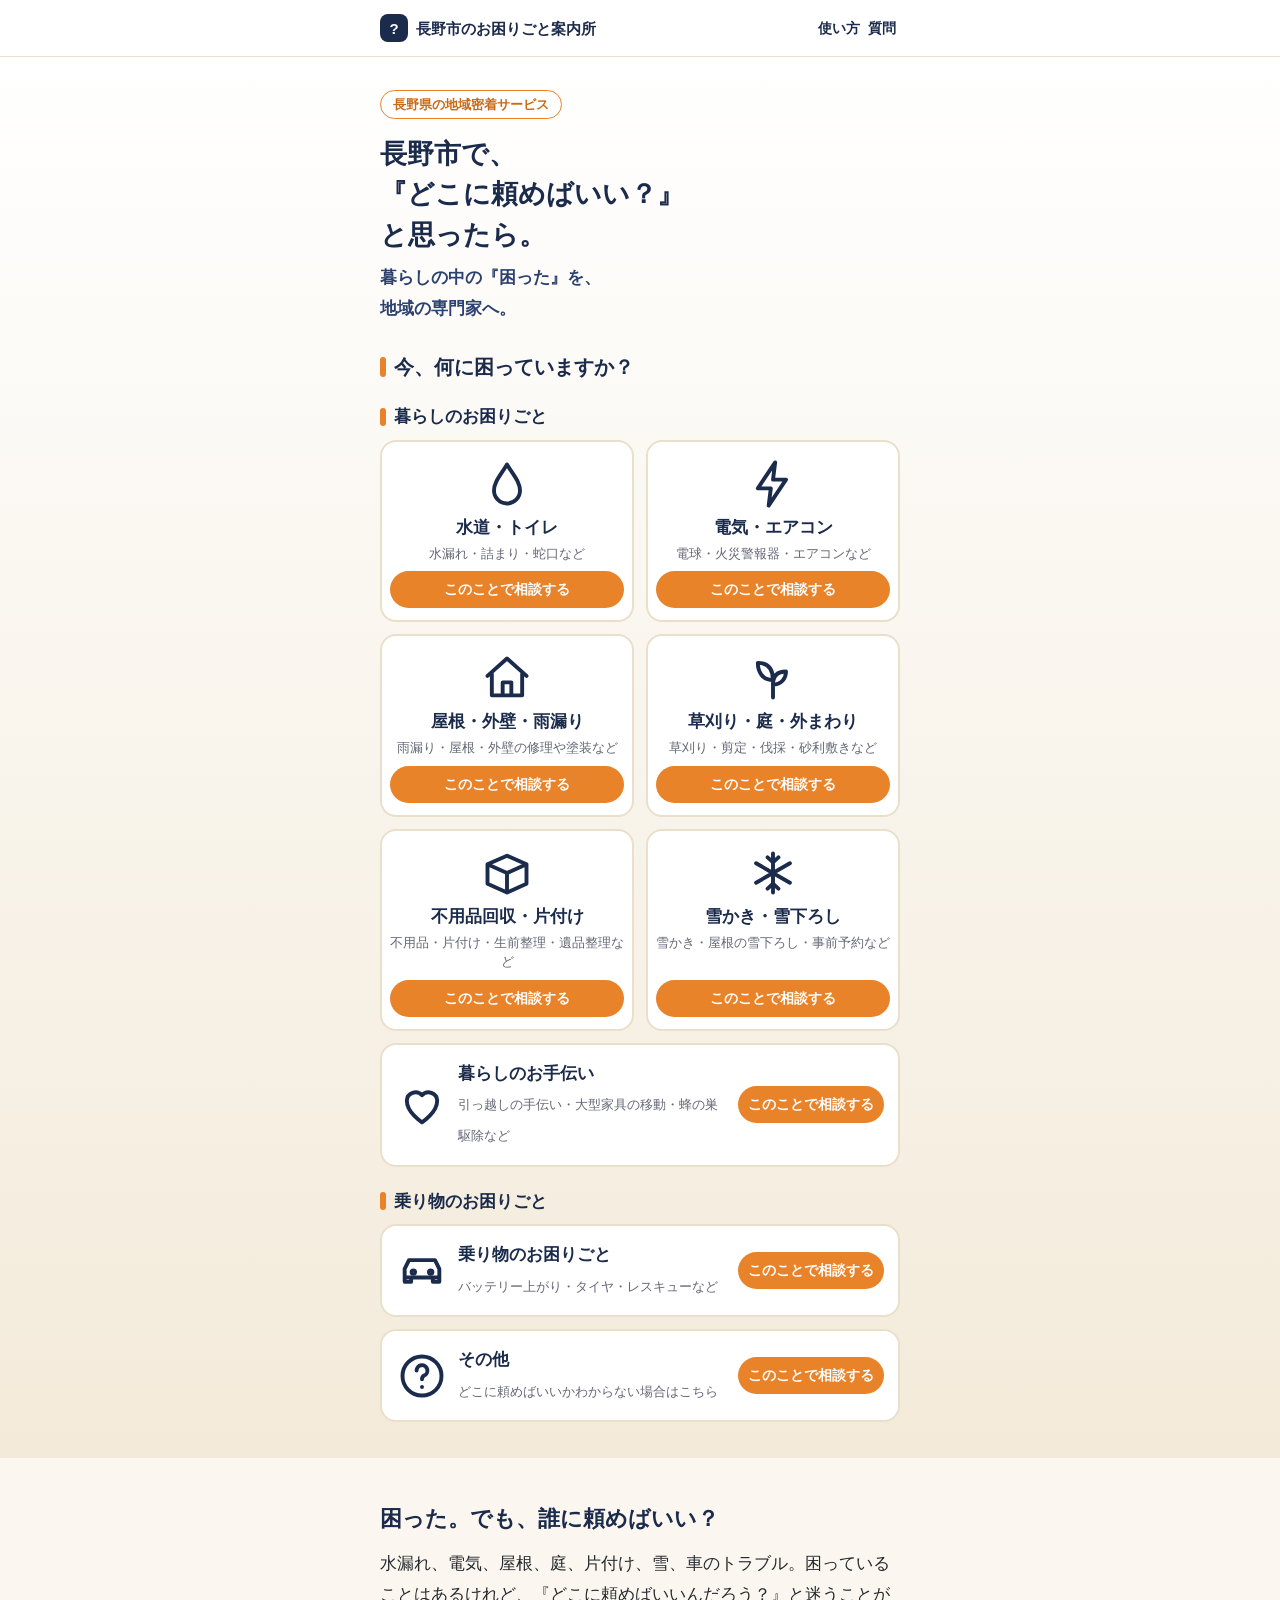
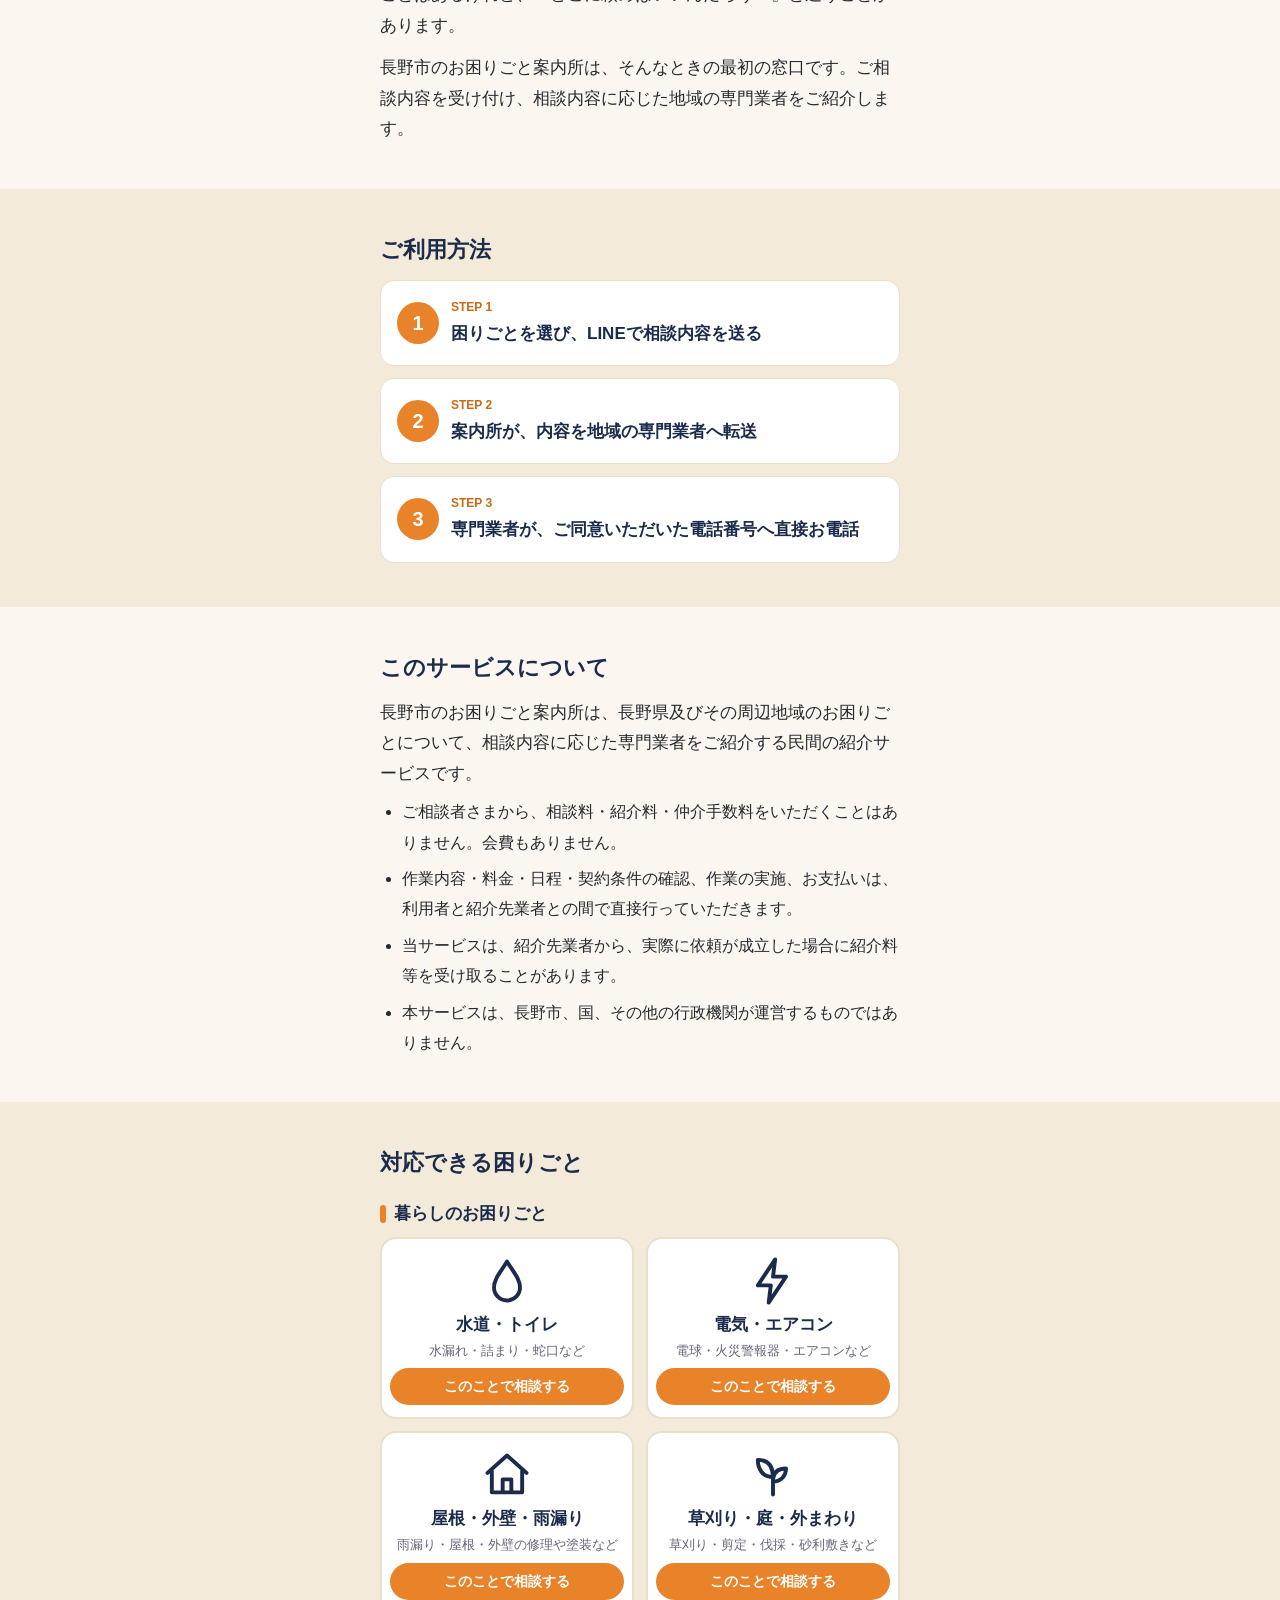
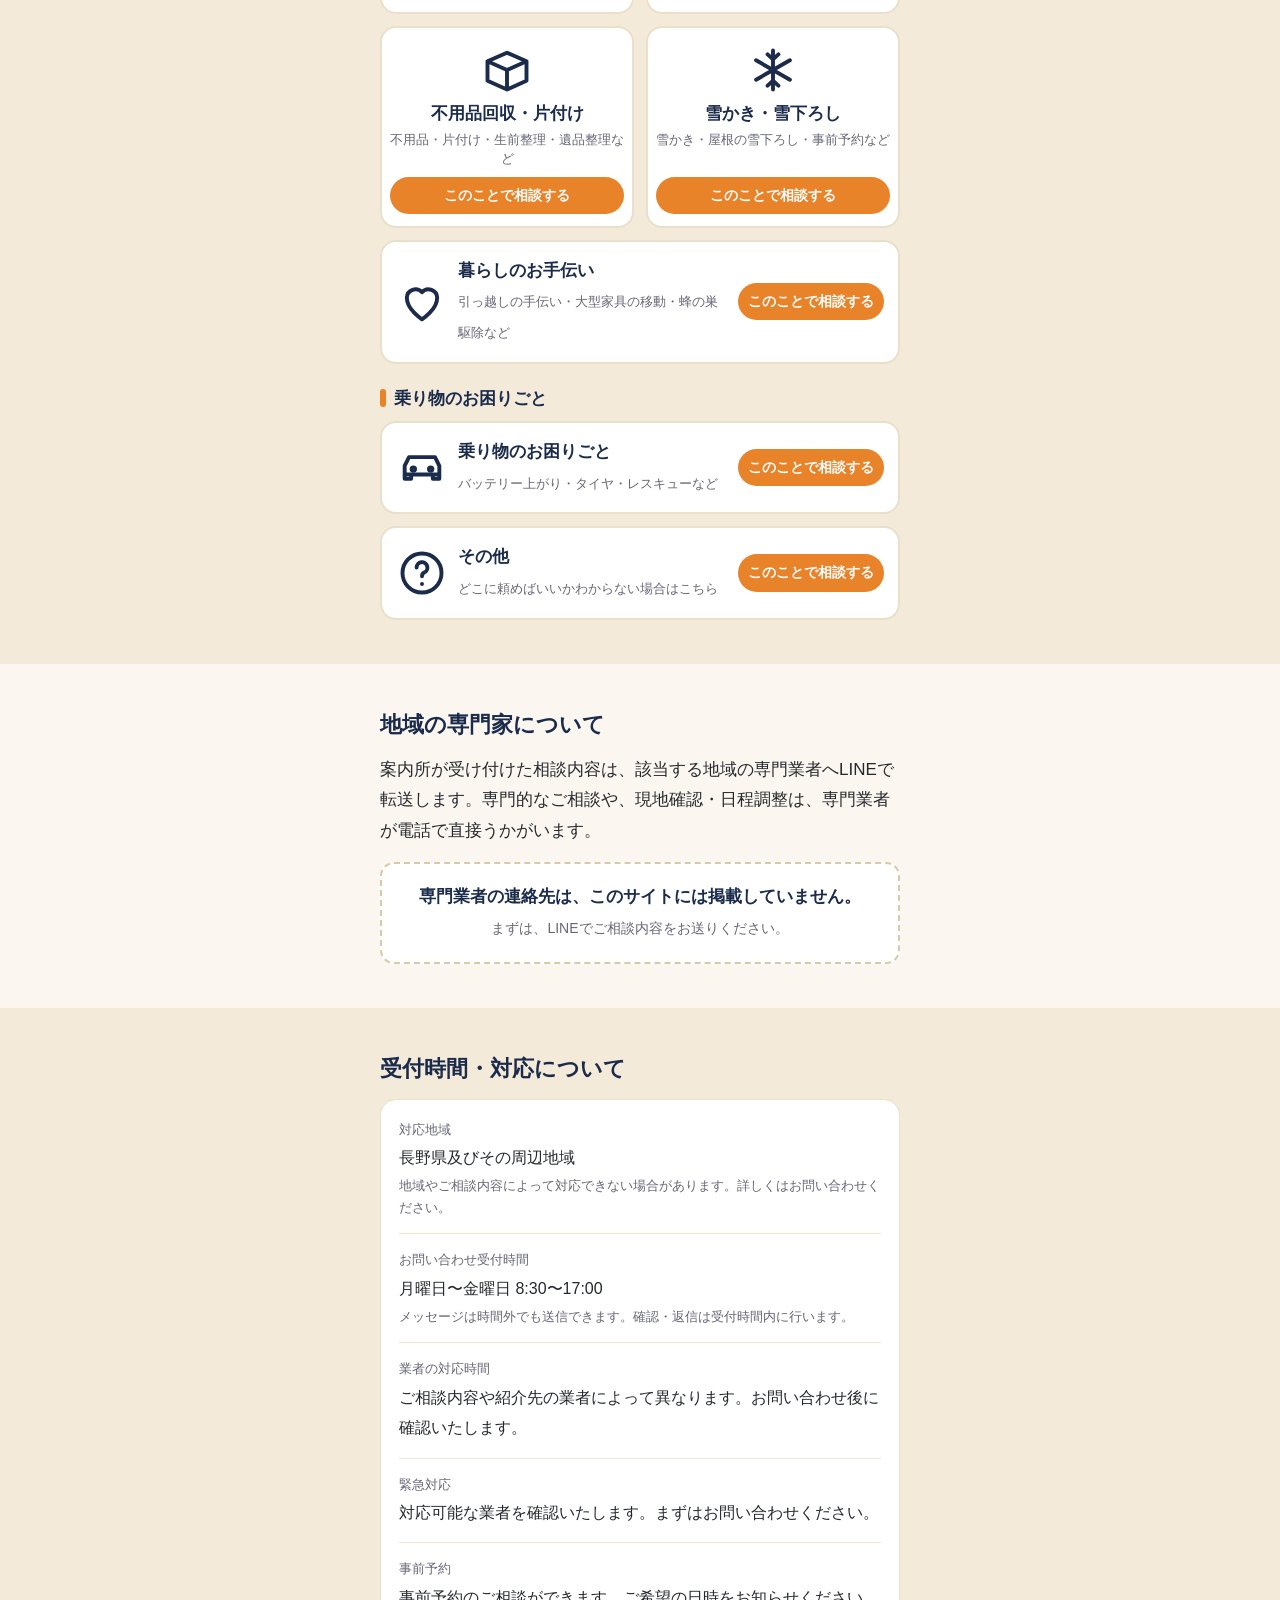
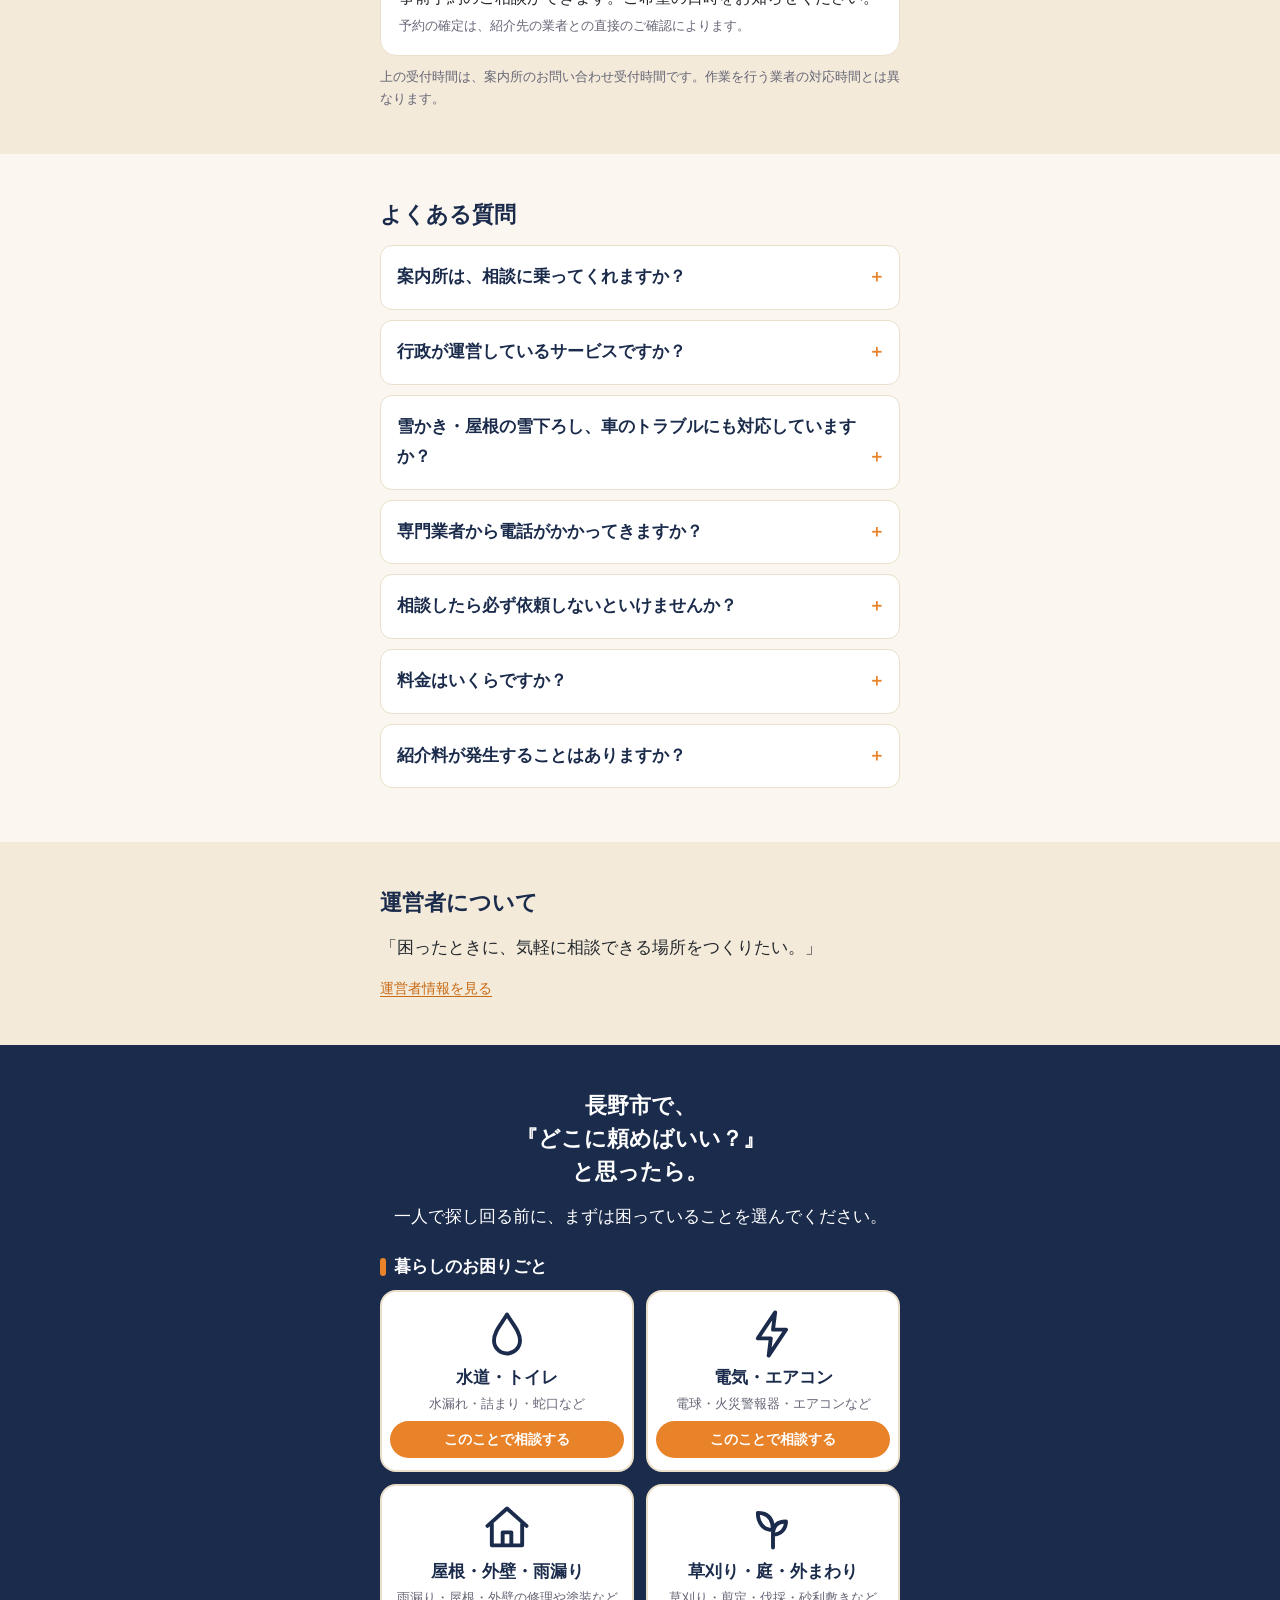
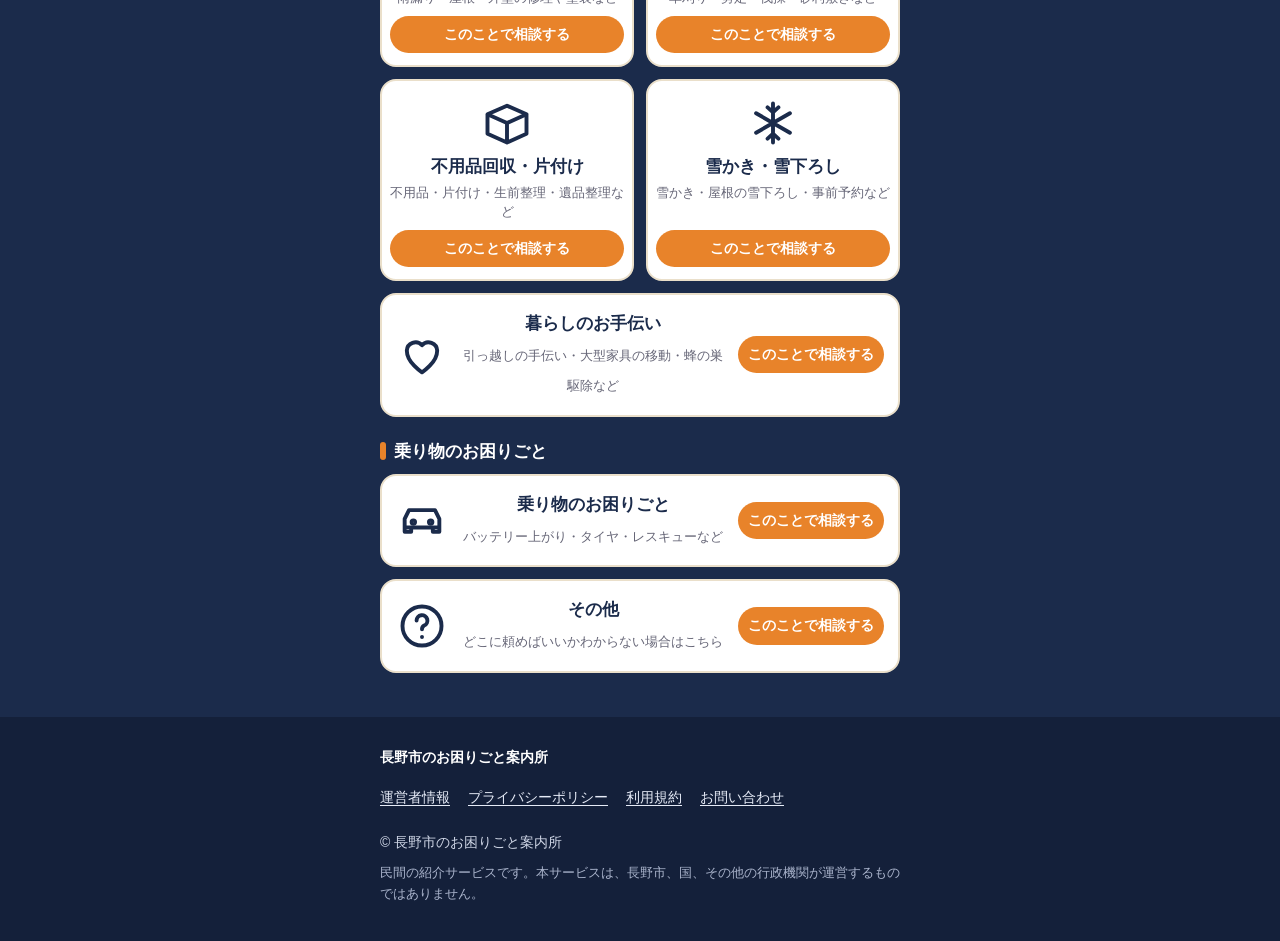
==== commit 63eb3ff8: "Add initial index.html for Nagano City service" ====
--- a/index.html
+++ b/index.html
@@ -4,7 +4,7 @@
 <meta charset="UTF-8">
 <meta name="viewport" content="width=device-width, initial-scale=1">
 <title>長野市のお困りごと案内所｜暮らしの困ったを地域の専門家へ</title>
-<meta name="description" content="長野市及びその周辺地域で『どこに頼めばいい？』と思ったら。水道、電気、屋根、庭、片付け、雪かき、車のトラブルなど、暮らしのお困りごとを地域の専門家へつなぐ民間の紹介サービスです。相談料・紹介料は無料です。">
+<meta name="description" content="長野県及びその周辺地域で『どこに頼めばいい？』と思ったら。水道、電気、屋根、庭、片付け、雪かき、車のトラブルなど、暮らしのお困りごとを地域の専門家へつなぐ民間の紹介サービスです。相談料・紹介料は無料です。">
 <meta name="google-site-verification" content="_sIy6lcebxrXZptStOWlwZz5TiCo-oZQ7yhYe40ChH4" />
 <link rel="stylesheet" href="site.css">
 </head>
@@ -16,7 +16,7 @@
 
 <main id="lp">
 <div class="hero" id="top"><div class="wrap">
-<span class="label">長野市の地域密着サービス</span>
+<span class="label">長野県の地域密着サービス</span>
 <h1>長野市で、<br>『どこに頼めばいい？』<br>と思ったら。</h1>
 <p class="sub">暮らしの中の『困った』を、<br>地域の専門家へ。</p>
 <h2 class="ask" id="choose">今、何に困っていますか？</h2>
@@ -46,7 +46,7 @@
 <div class="cats"></div>
 <noscript>
 <p class="small" style="margin-top:12px">
-<a class="lnk" href="water/">水道・トイレ</a> ／ <a class="lnk" href="electric/">電気・エアコン</a> ／ <a class="lnk" href="roof/">屋根・雨漏り</a> ／ <a class="lnk" href="garden/">草刈り・庭のお手入れ</a> ／ <a class="lnk" href="clean/">不用品回収・片付け</a> ／ <a class="lnk" href="snow/">雪かき・雪下ろし</a> ／ <a class="lnk" href="vehicle/">乗り物のお困りごと</a>
+<a class="lnk" href="water/">水道・トイレ</a> ／ <a class="lnk" href="electric/">電気・エアコン</a> ／ <a class="lnk" href="roof/">屋根・外壁・雨漏り</a> ／ <a class="lnk" href="garden/">草刈り・庭・外まわり</a> ／ <a class="lnk" href="clean/">不用品回収・片付け</a> ／ <a class="lnk" href="snow/">雪かき・雪下ろし</a> ／ <a class="lnk" href="help/">暮らしのお手伝い</a> ／ <a class="lnk" href="vehicle/">乗り物のお困りごと</a>
 </p>
 </noscript>
 </div></section>
--- a/site.css
+++ b/site.css
@@ -131,16 +131,17 @@
 .panel .note{font-size:14px;color:var(--mute);text-align:center;line-height:1.75;margin-top:12px;white-space:pre-line}
 .panel .note.em{font-size:13px;margin-top:6px}
 .panel .note:empty{display:none}
-.info2{margin-top:12px;font-size:14px;color:var(--navy);line-height:1.7}
-.info2 b{display:block;margin-bottom:2px}
-.info2 ul{padding-left:1.3em}
+.info2{margin-top:14px;font-size:14px;color:var(--navy);line-height:1.7}
+.info2 b{display:block;margin-bottom:2px;font-size:15px}
+.formnote{font-size:13.5px;line-height:1.75;color:var(--mute);margin:2px 0 8px}
+.formbox{white-space:pre-wrap;word-break:break-word;background:#fff;border:2px dashed #d9c9a8;border-radius:12px;padding:12px;font-family:inherit;font-size:14px;line-height:1.8;color:var(--text);-webkit-user-select:text;user-select:text;max-height:260px;overflow-y:auto}
 .consent{margin-top:14px;border:2px solid #eadfca;border-radius:14px;padding:14px;background:#fffdf8}
 .consent b{display:block;color:var(--navy);font-size:15px;margin-bottom:6px}
 .consent p{font-size:13.5px;line-height:1.75;color:var(--text)}
 .consent p+p{margin-top:6px}
 .consent .ok{display:flex;gap:12px;align-items:flex-start;margin-top:12px;padding:12px;min-height:56px;background:#fff;border:2px solid var(--orange);border-radius:12px;cursor:pointer;font-size:14.5px;line-height:1.7;font-weight:700;color:var(--navy)}
 .consent input{width:26px;height:26px;flex:none;margin-top:2px;accent-color:#059a46}
-.hint{font-size:13px;color:var(--mute);text-align:center;margin-top:8px}
+.hint{font-size:13px;color:var(--mute);text-align:center;margin-top:8px;line-height:1.7}
 .hint:empty{display:none}
 .panel a.btn{text-decoration:none}
 .panel a.btn.line{background:#059a46}
@@ -148,3 +149,4 @@
 .panel a.btn.off{background:#cfc6b6;pointer-events:none}
 .btn-out{display:block;width:100%;min-height:54px;margin-top:10px;background:#fff;color:var(--navy);border:2px solid #d9c9a8;border-radius:12px;font-weight:700;font-size:17px;font-family:inherit;cursor:pointer;-webkit-tap-highlight-color:transparent}
 .btn-out:active{background:#fff8ee;border-color:var(--orange)}
+.btn-out:disabled{opacity:.45;cursor:default}
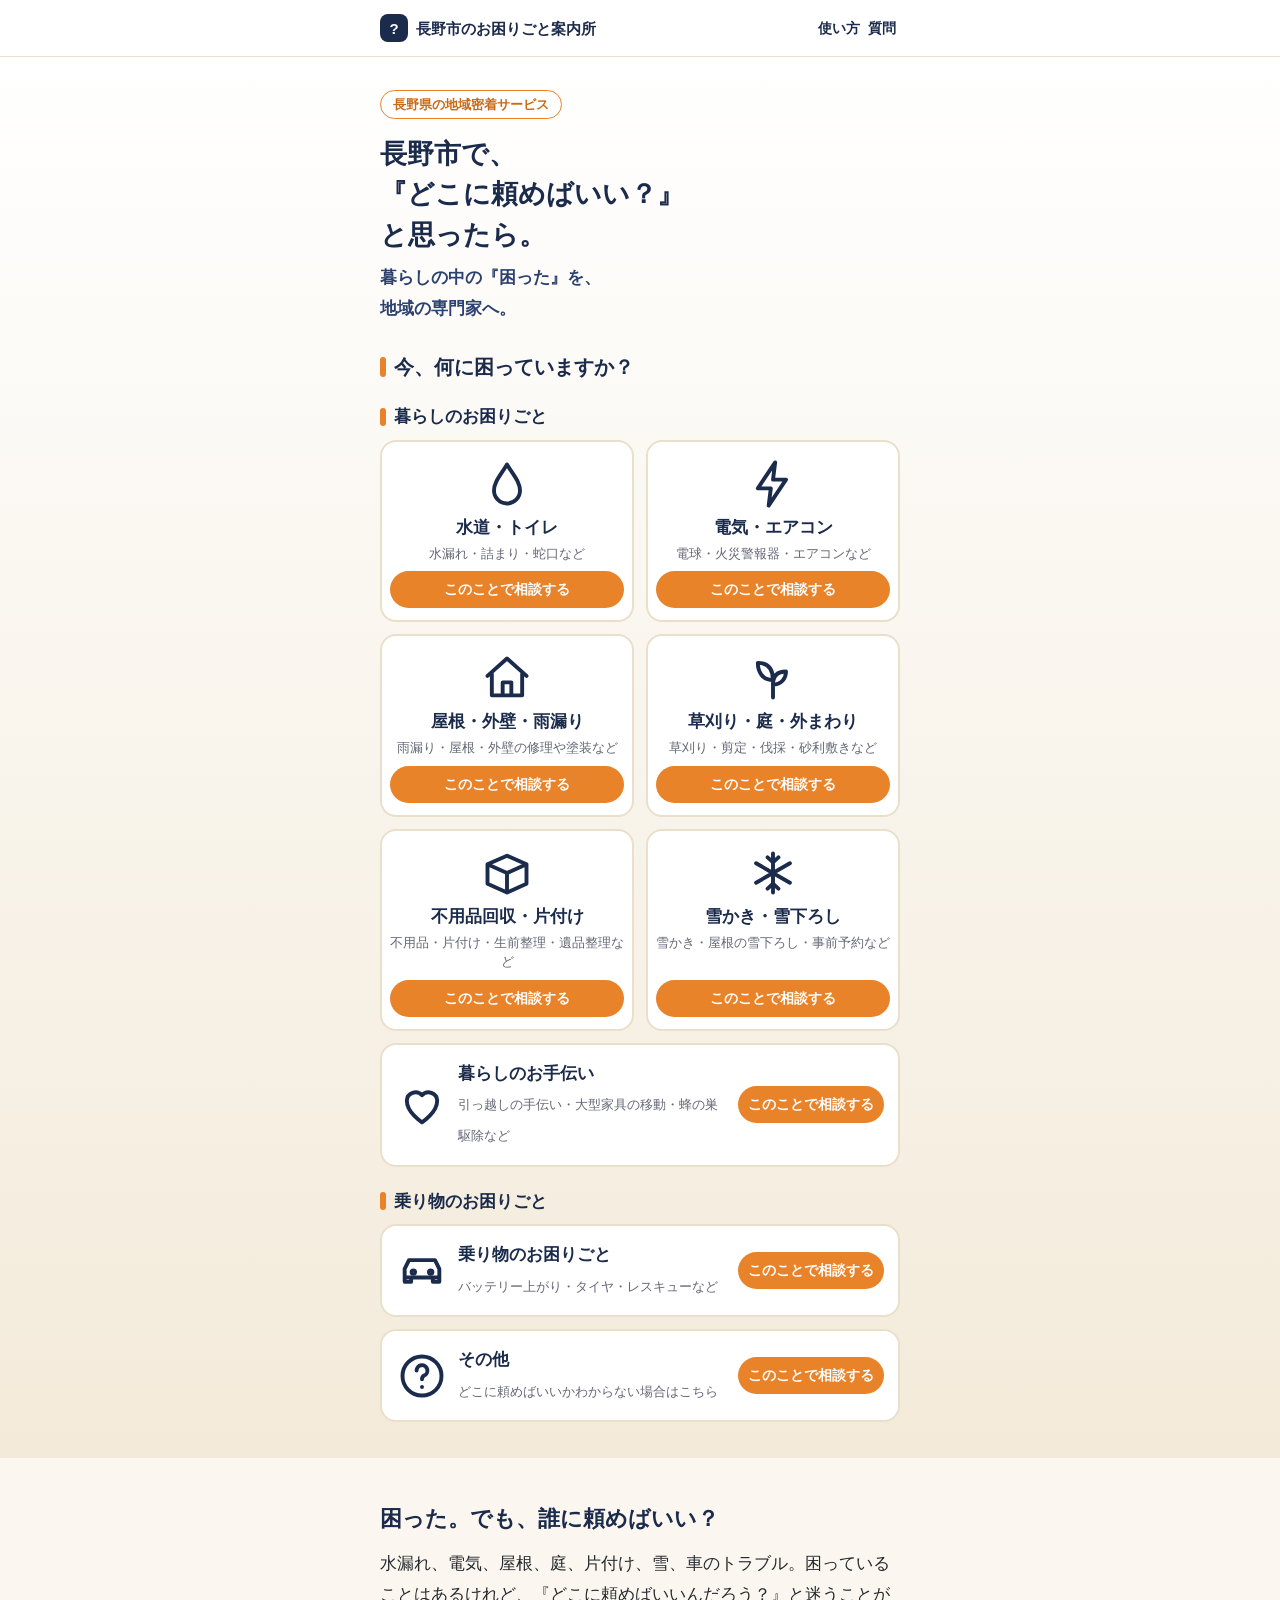
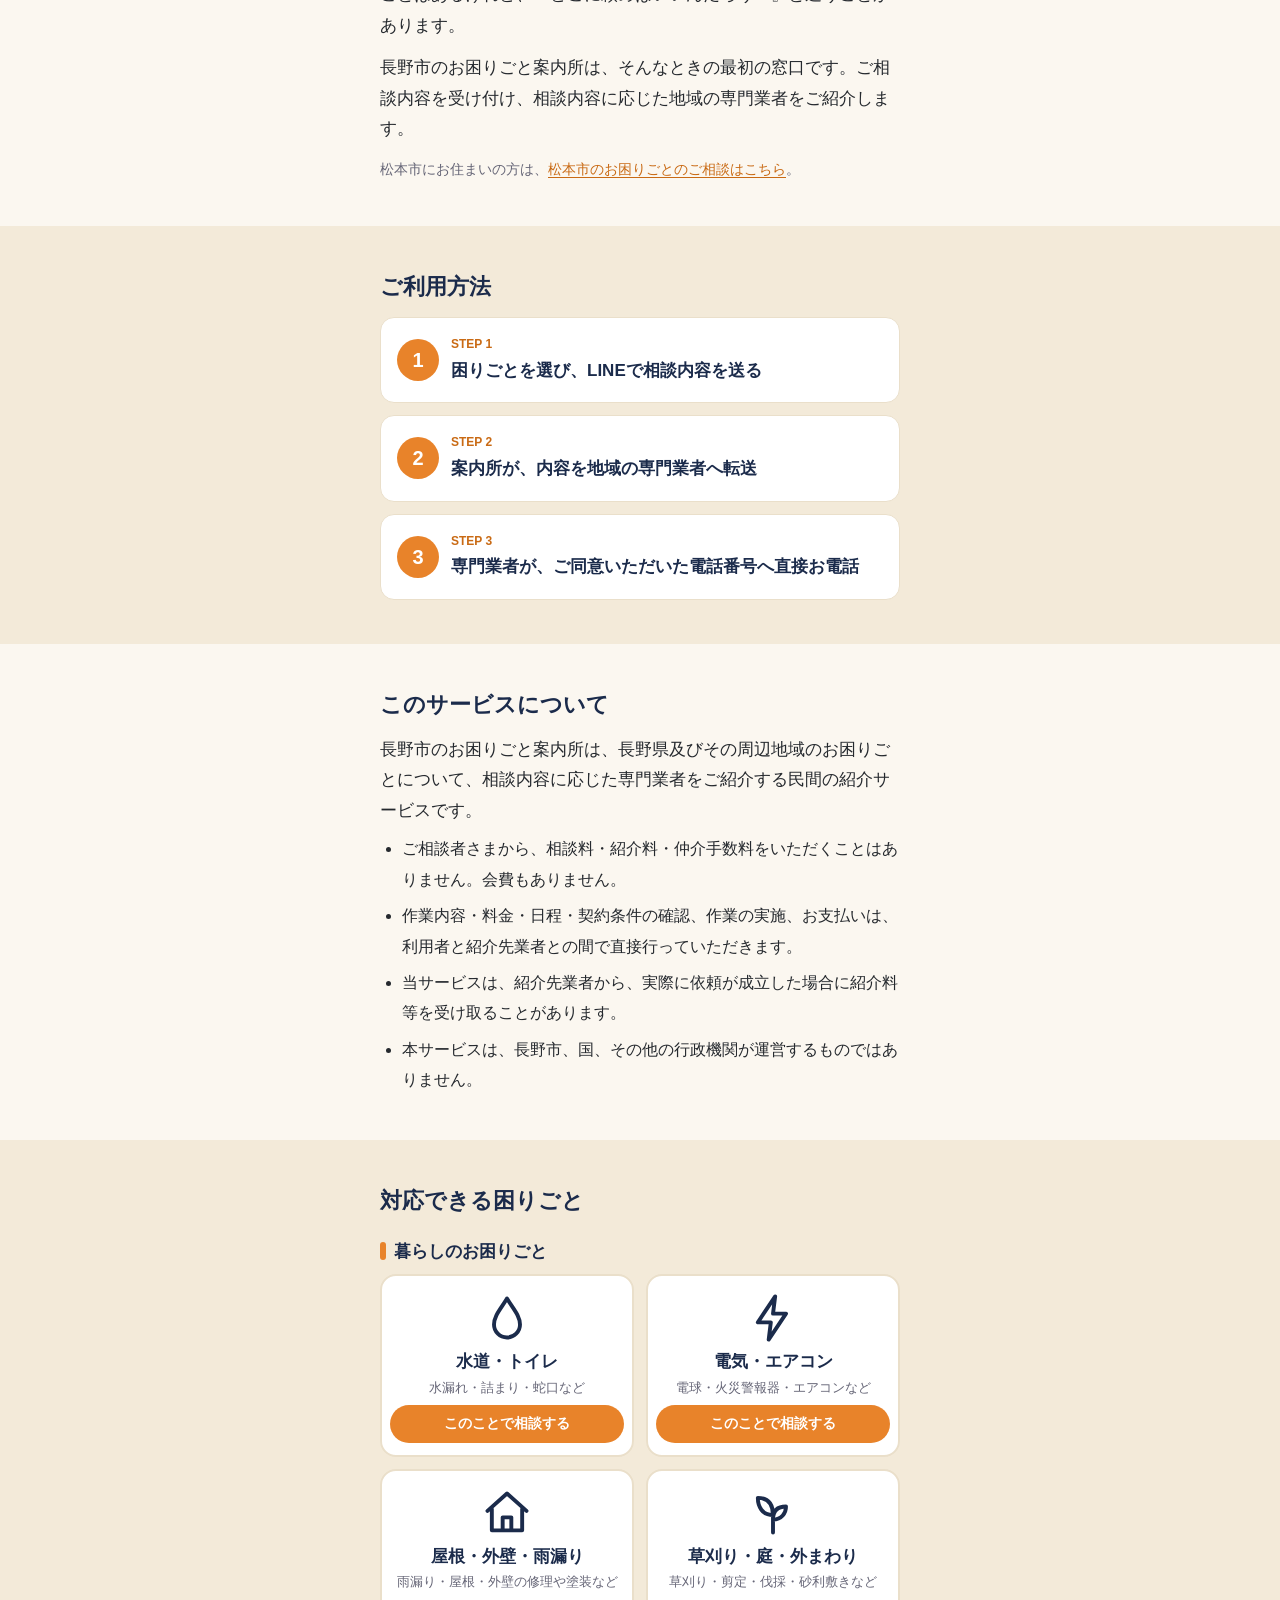
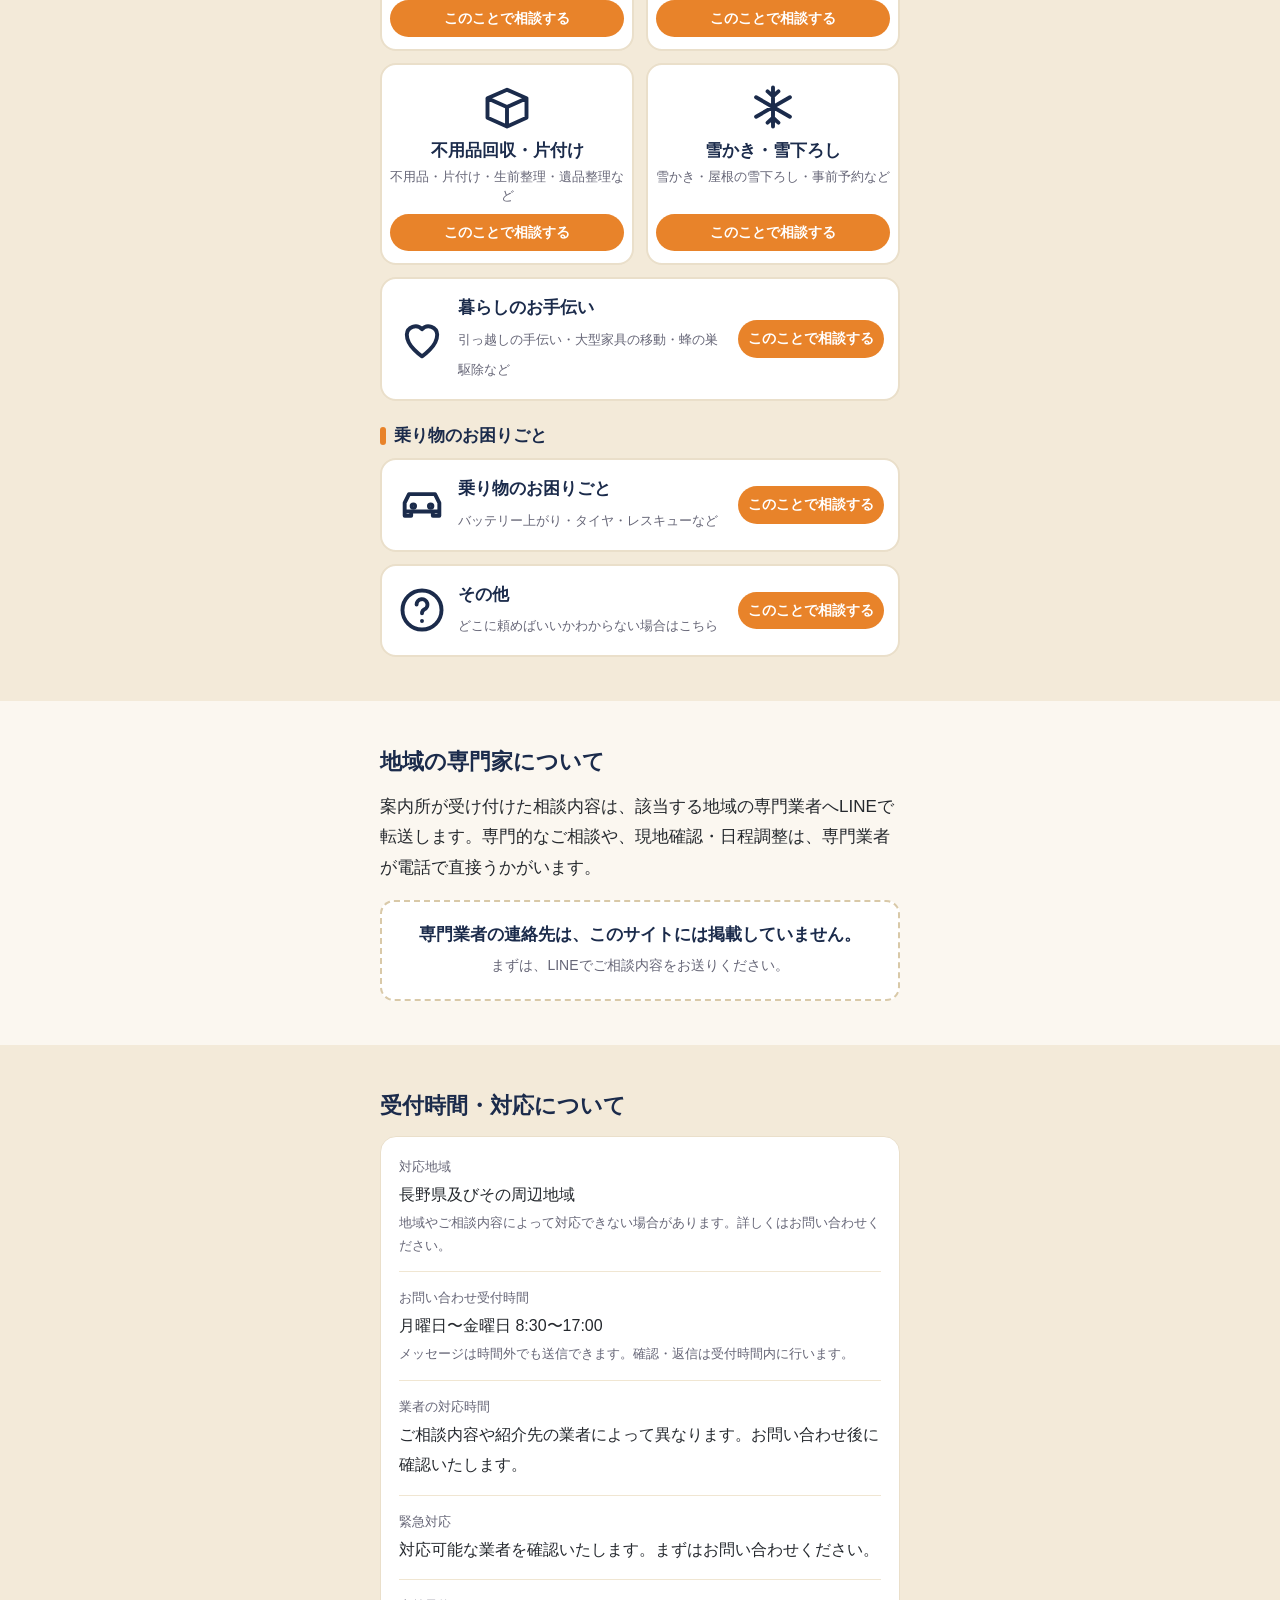
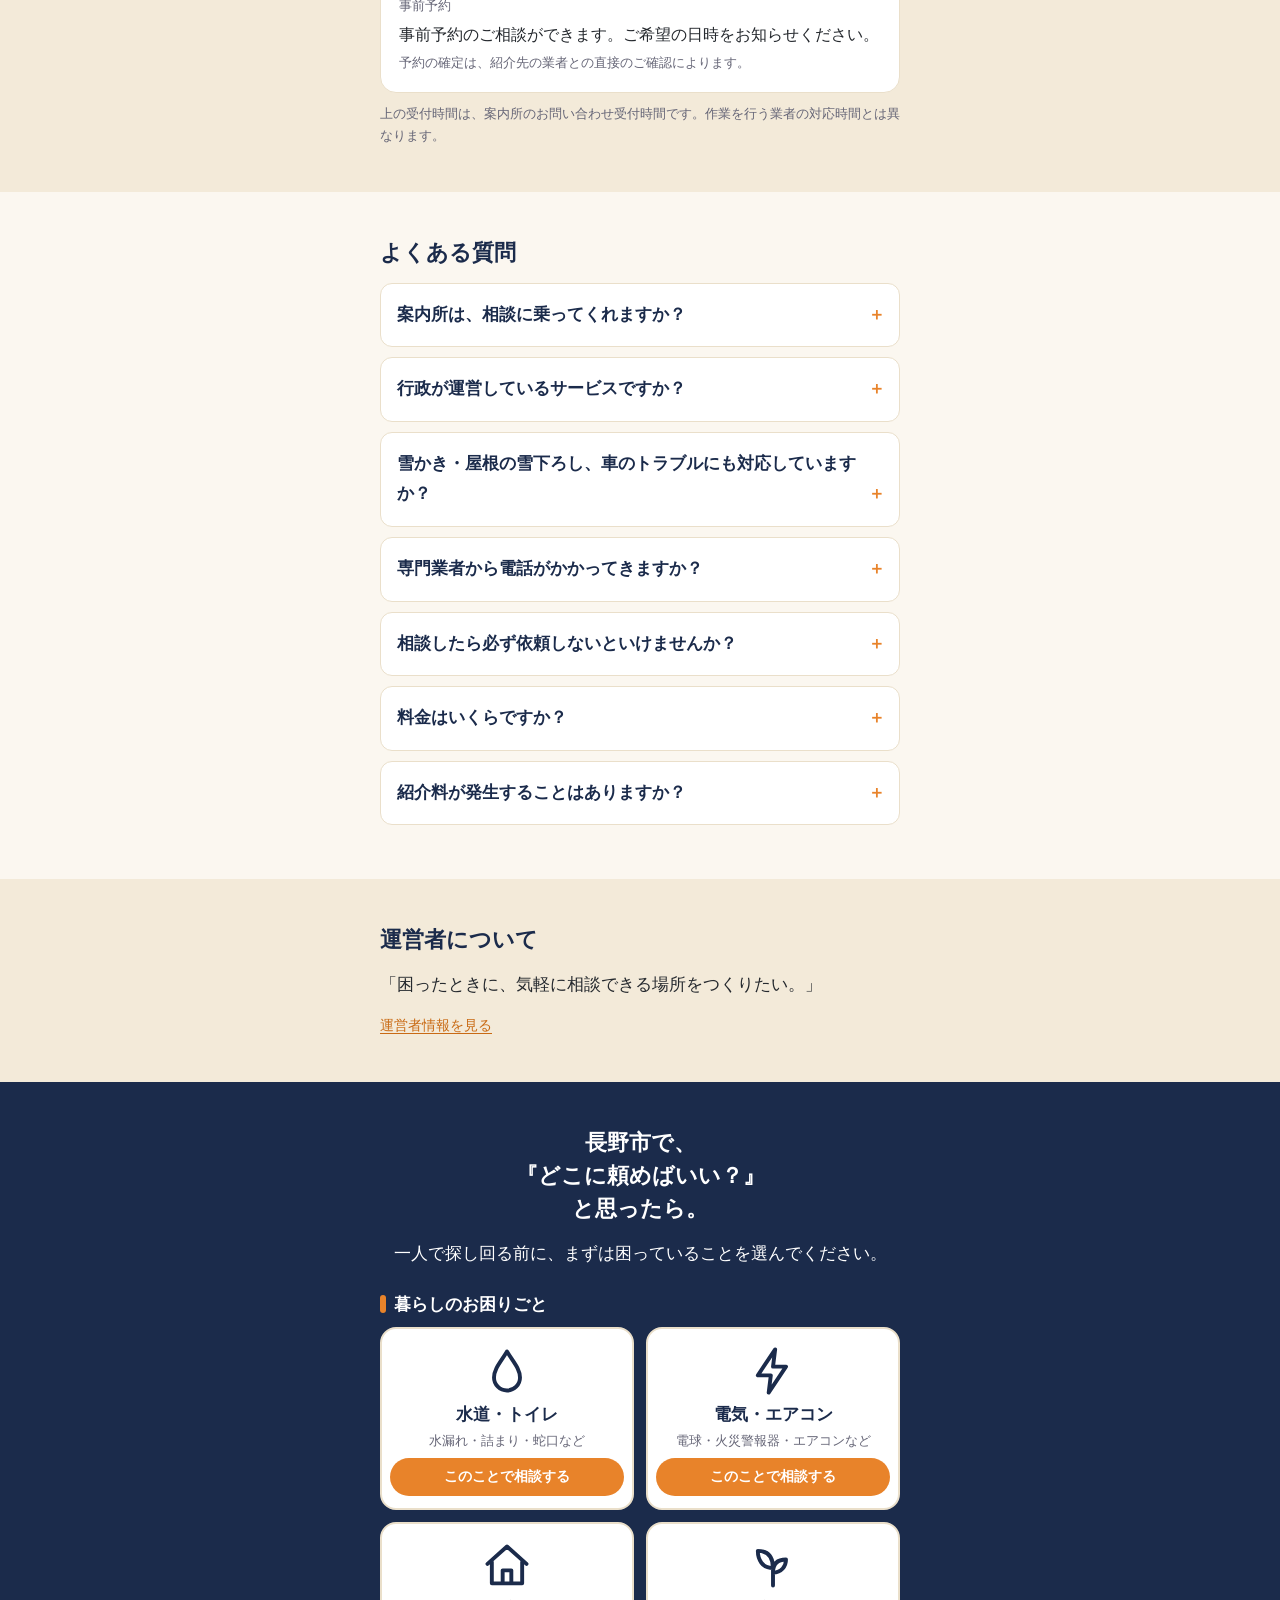
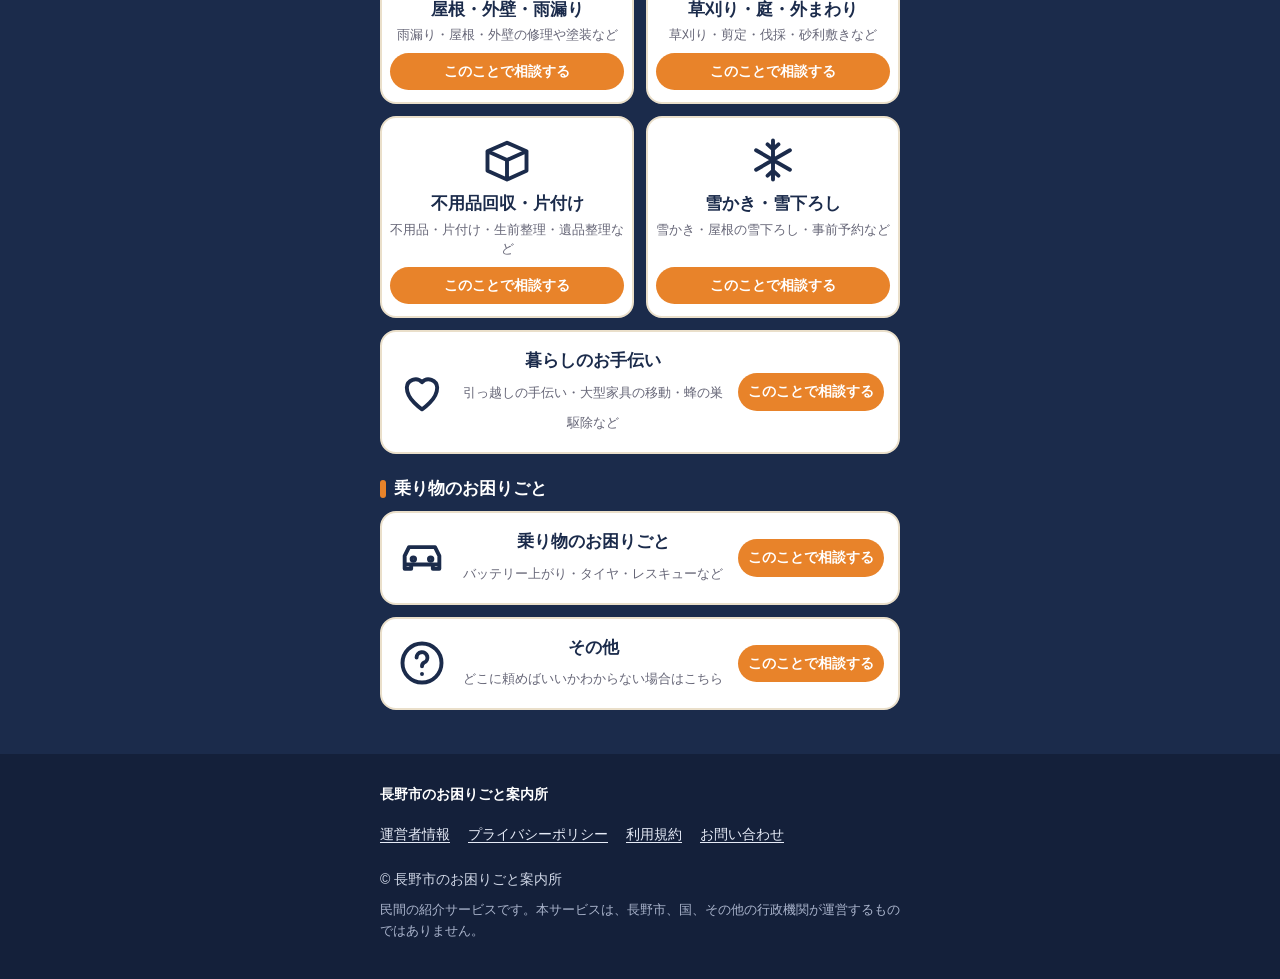
==== commit ea3acc85: "Create index.html for Nagano City assistance service This HTML file serves as the main page for a lo" ====
--- a/index.html
+++ b/index.html
@@ -27,6 +27,7 @@
 <h2>困った。でも、誰に頼めばいい？</h2>
 <p>水漏れ、電気、屋根、庭、片付け、雪、車のトラブル。困っていることはあるけれど、『どこに頼めばいいんだろう？』と迷うことがあります。</p>
 <p>長野市のお困りごと案内所は、そんなときの最初の窓口です。ご相談内容を受け付け、相談内容に応じた地域の専門業者をご紹介します。</p>
+<p class="small">松本市にお住まいの方は、<a class="lnk" href="matsumoto/">松本市のお困りごとのご相談はこちら</a>。</p>
 </div></section>
 
 <section class="alt"><div class="wrap">
@@ -46,7 +47,7 @@
 <div class="cats"></div>
 <noscript>
 <p class="small" style="margin-top:12px">
-<a class="lnk" href="water/">水道・トイレ</a> ／ <a class="lnk" href="electric/">電気・エアコン</a> ／ <a class="lnk" href="roof/">屋根・外壁・雨漏り</a> ／ <a class="lnk" href="garden/">草刈り・庭・外まわり</a> ／ <a class="lnk" href="clean/">不用品回収・片付け</a> ／ <a class="lnk" href="snow/">雪かき・雪下ろし</a> ／ <a class="lnk" href="help/">暮らしのお手伝い</a> ／ <a class="lnk" href="vehicle/">乗り物のお困りごと</a>
+<a class="lnk" href="water/">水道・トイレ</a> ／ <a class="lnk" href="electric/">電気・エアコン</a> ／ <a class="lnk" href="roof/">屋根・外壁・雨漏り</a> ／ <a class="lnk" href="garden/">草刈り・庭・外まわり</a> ／ <a class="lnk" href="clean/">不用品回収・片付け</a> ／ <a class="lnk" href="snow/">雪かき・雪下ろし</a> ／ <a class="lnk" href="help/">暮らしのお手伝い</a> ／ <a class="lnk" href="vehicle/">乗り物のお困りごと</a> ／ <a class="lnk" href="matsumoto/">松本市のお困りごと</a>
 </p>
 </noscript>
 </div></section>
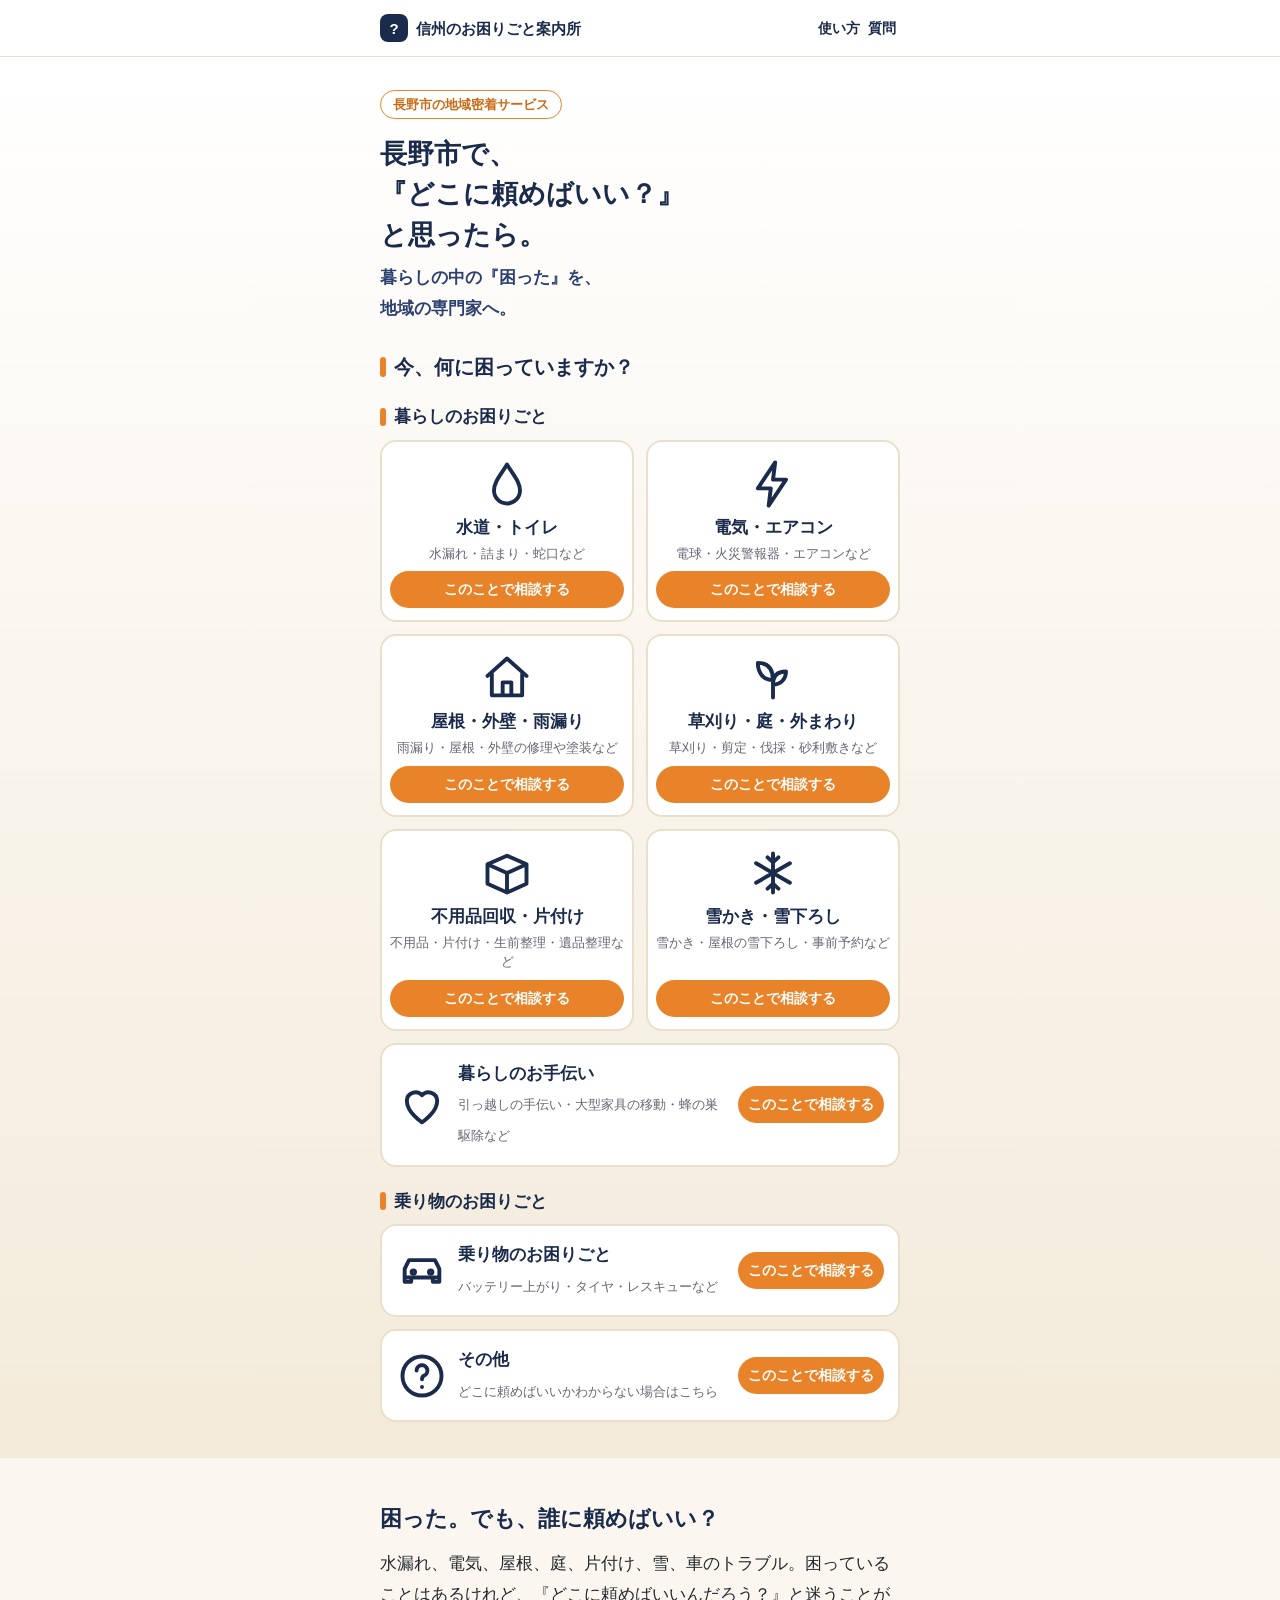
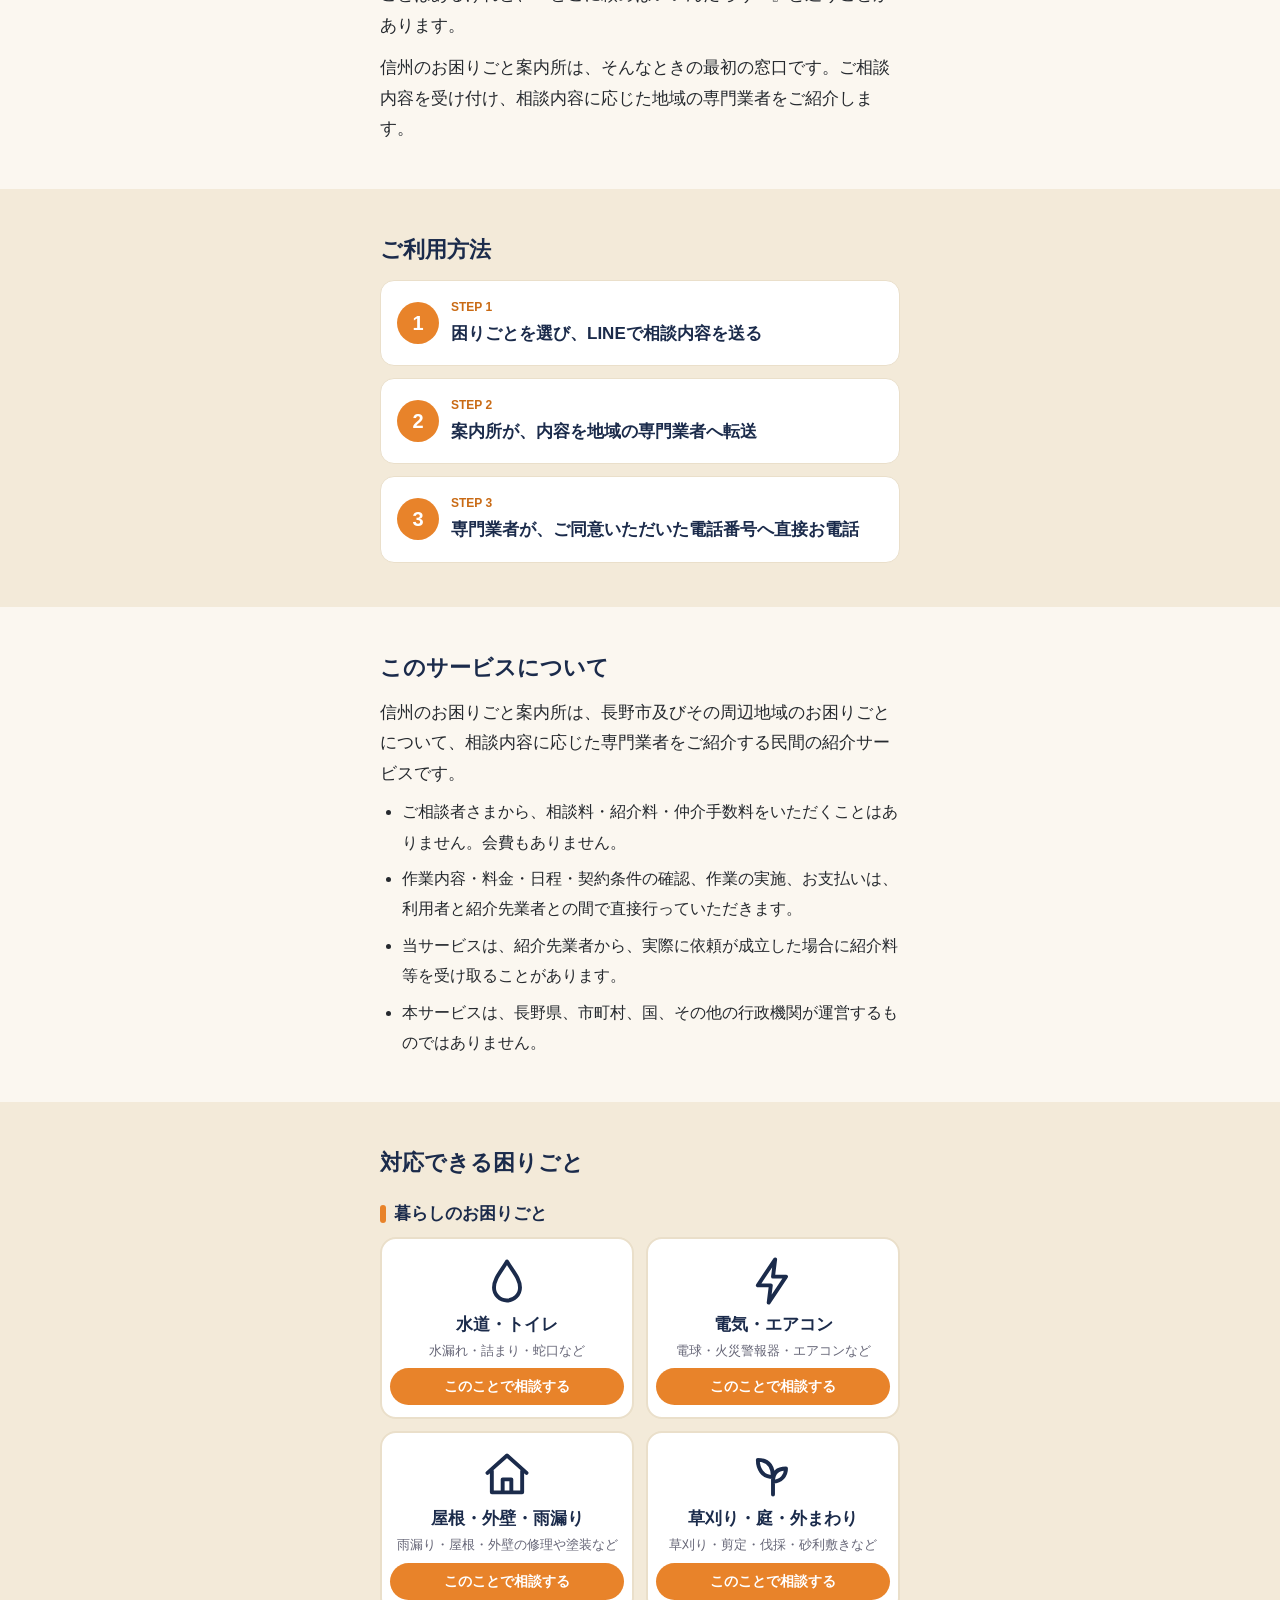
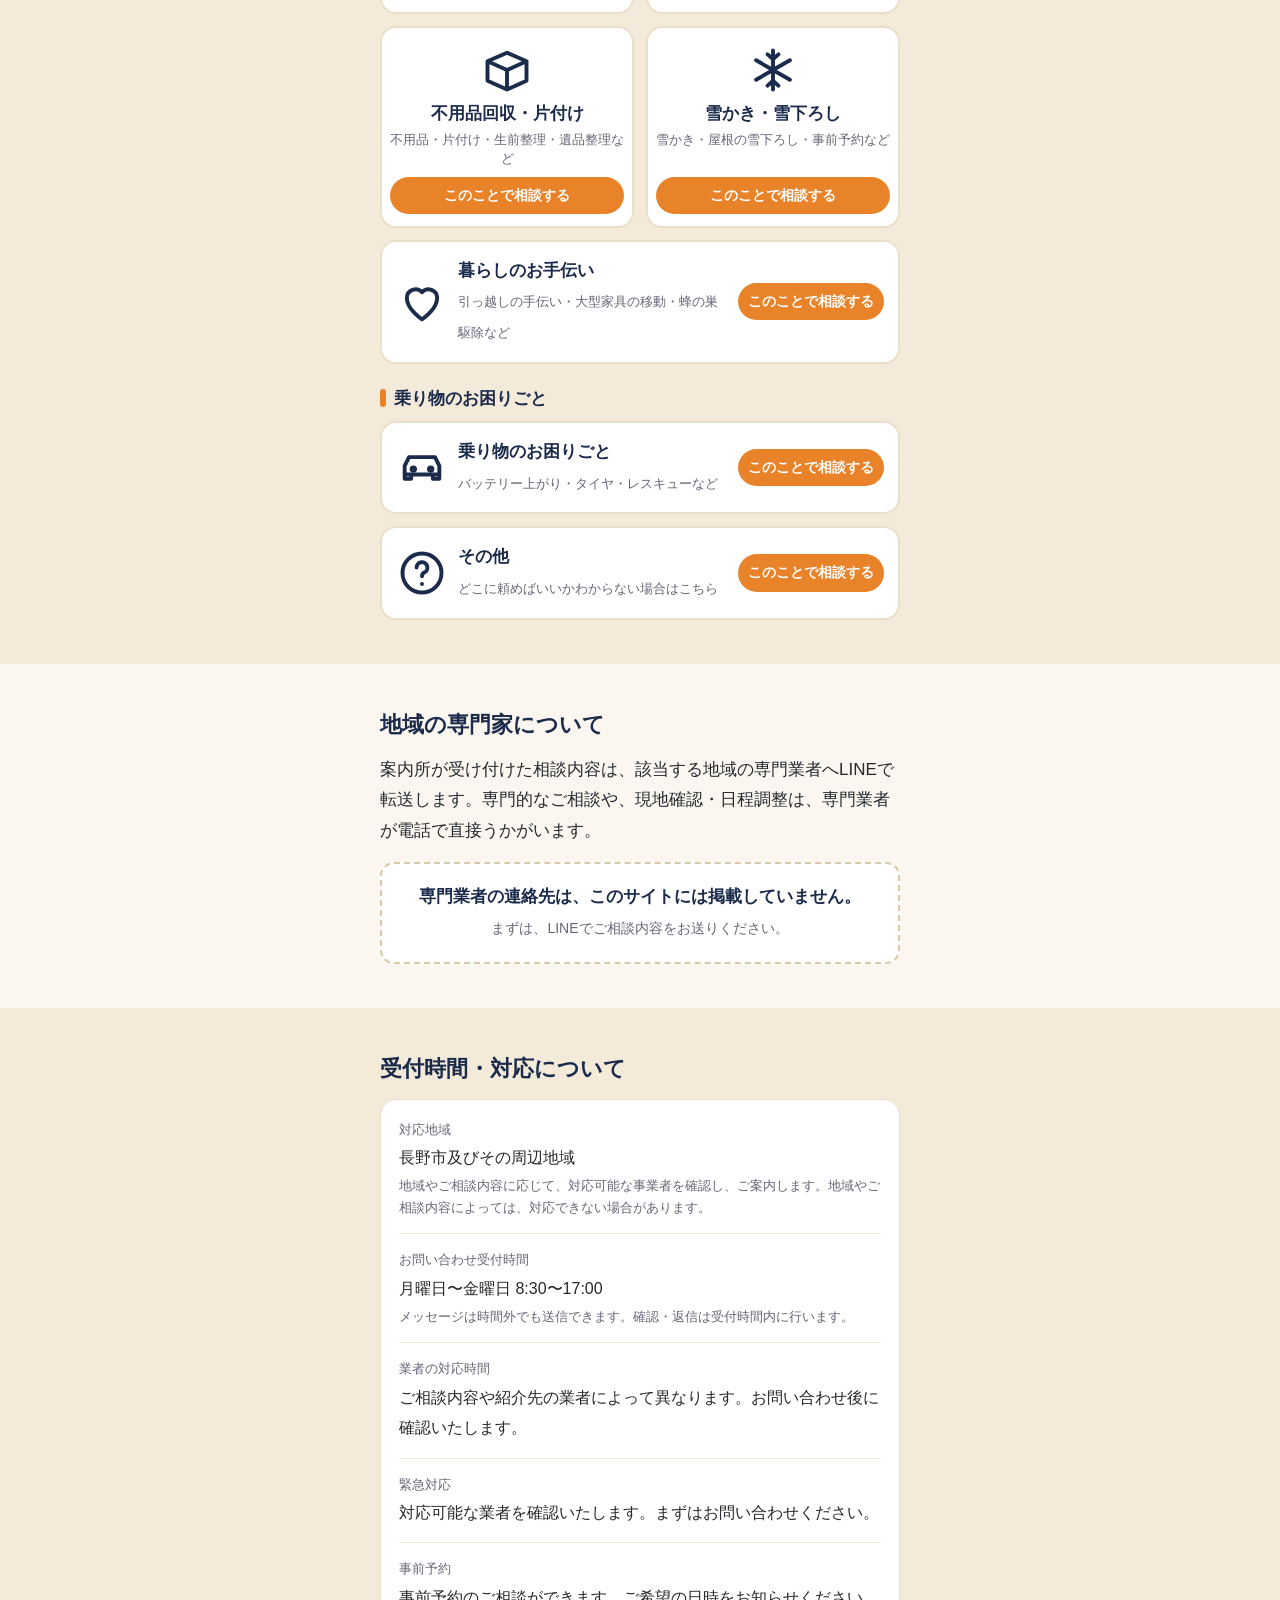
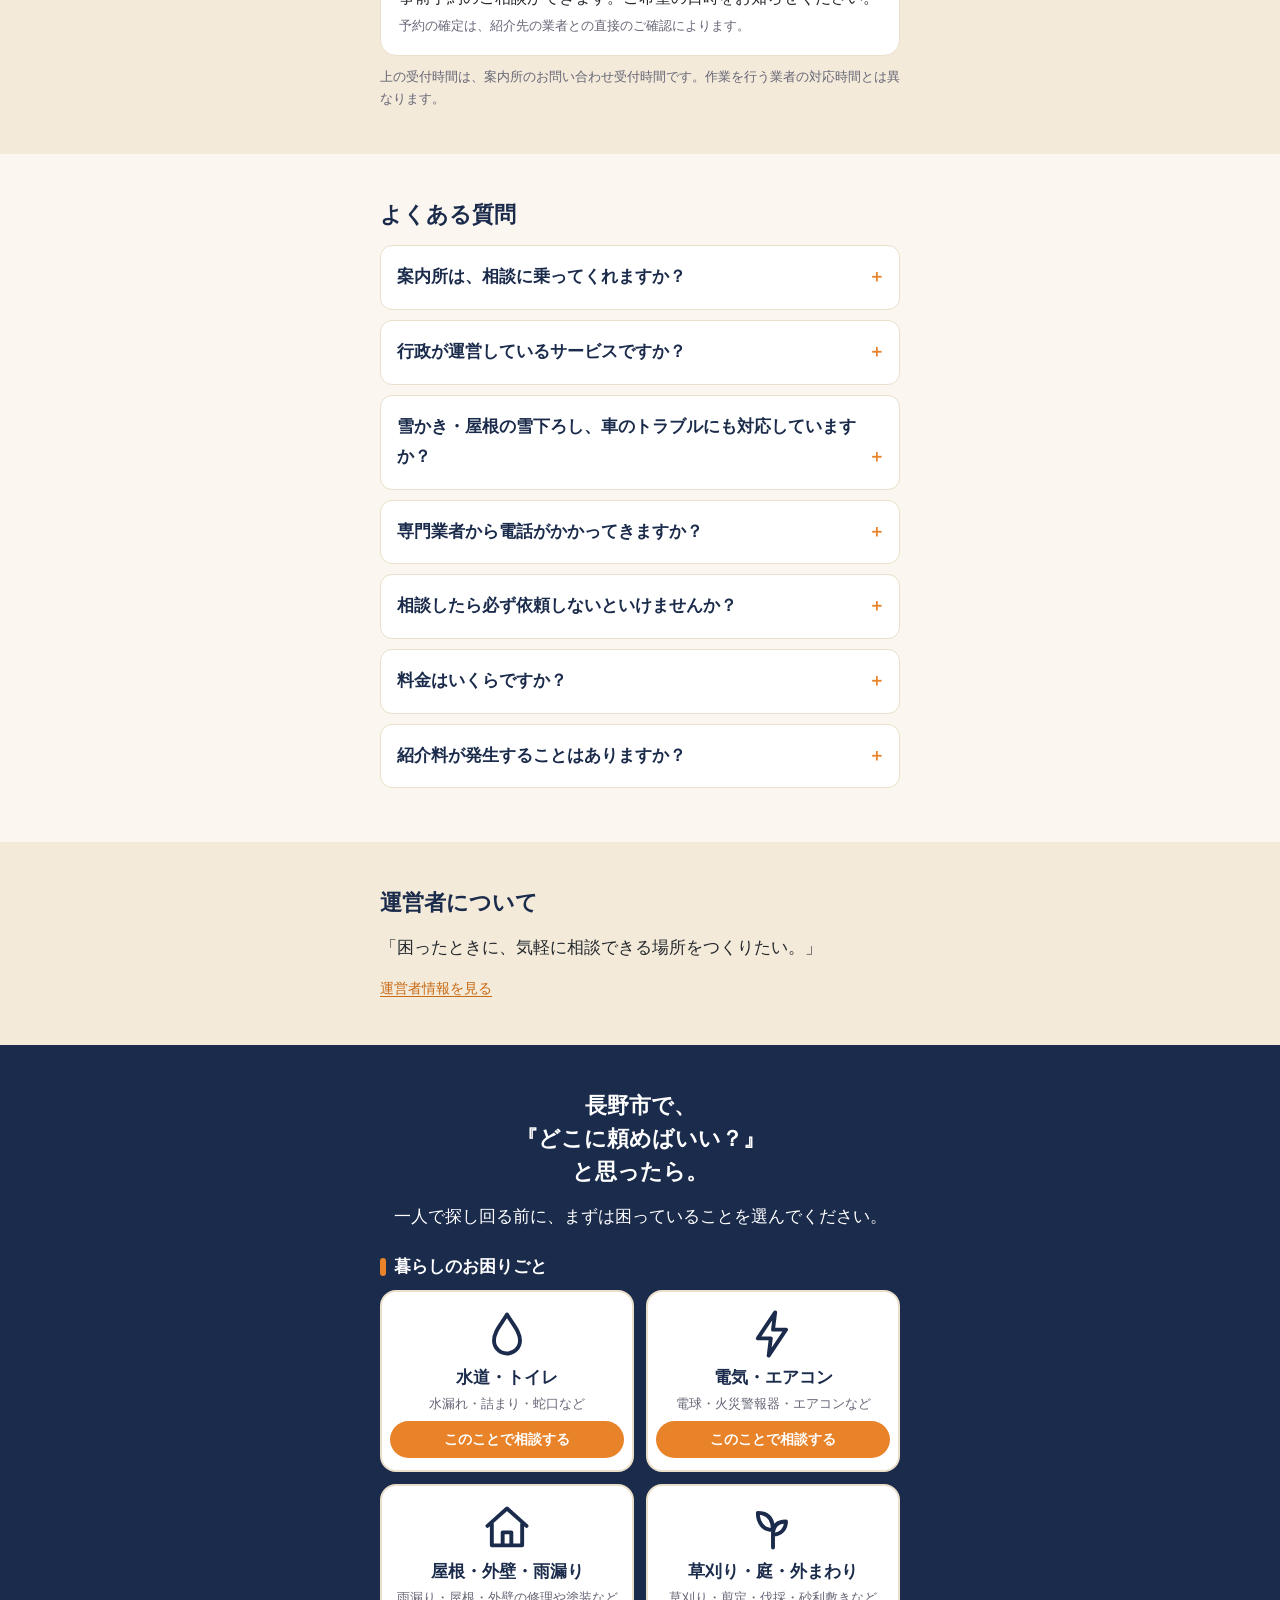
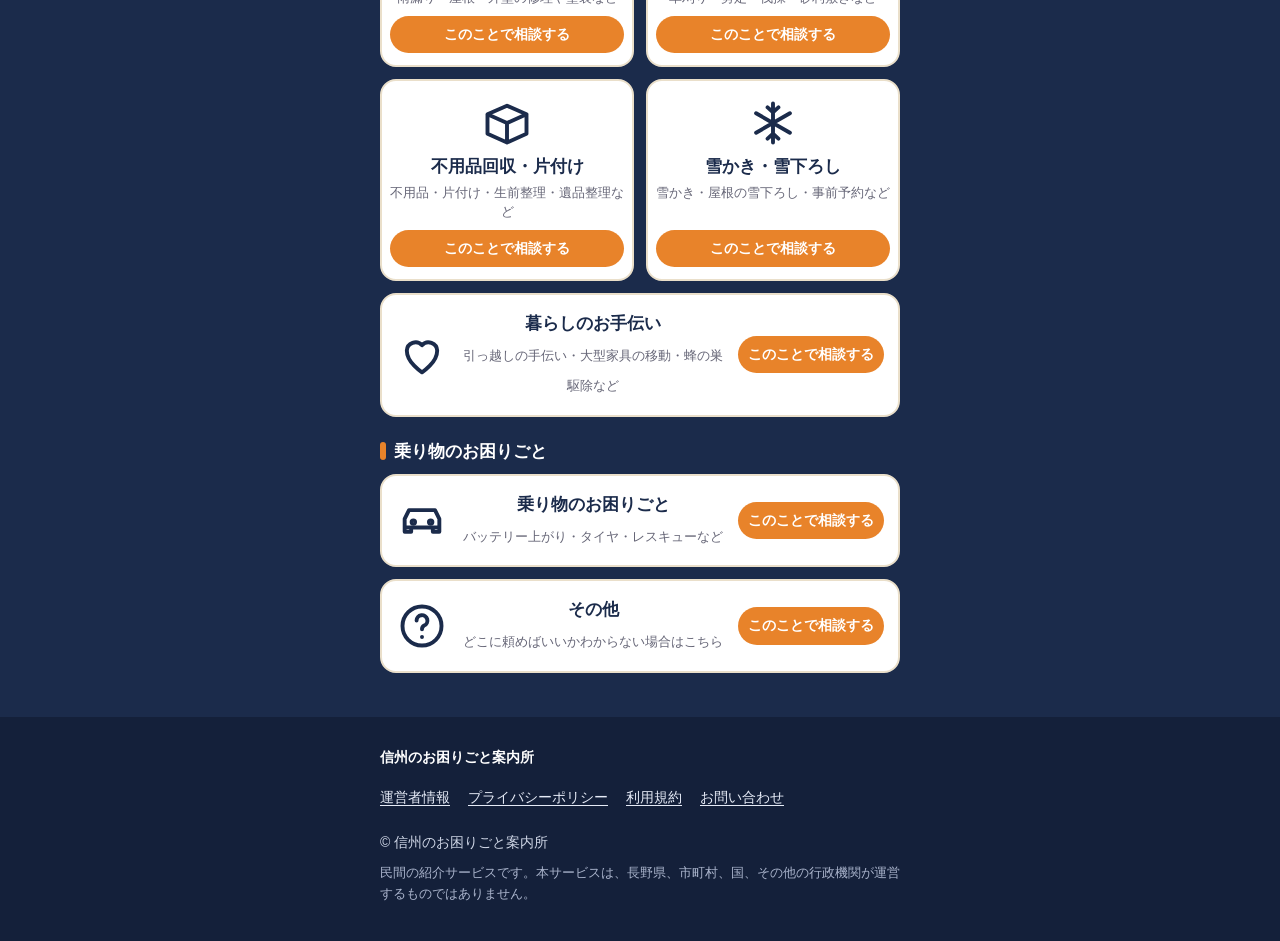
==== commit 22ad53f2: "Create initial index.html for service website This HTML file serves as the main structure for the '信" ====
--- a/index.html
+++ b/index.html
@@ -3,20 +3,20 @@
 <head>
 <meta charset="UTF-8">
 <meta name="viewport" content="width=device-width, initial-scale=1">
-<title>長野市のお困りごと案内所｜暮らしの困ったを地域の専門家へ</title>
-<meta name="description" content="長野県及びその周辺地域で『どこに頼めばいい？』と思ったら。水道、電気、屋根、庭、片付け、雪かき、車のトラブルなど、暮らしのお困りごとを地域の専門家へつなぐ民間の紹介サービスです。相談料・紹介料は無料です。">
+<title>信州のお困りごと案内所｜暮らしの困ったを地域の専門家へ</title>
+<meta name="description" content="長野市及びその周辺地域で『どこに頼めばいい？』と思ったら。水道、電気、屋根、庭、片付け、雪かき、車のトラブルなど、暮らしのお困りごとを地域の専門家へつなぐ民間の紹介サービスです。相談料・紹介料は無料です。">
 <meta name="google-site-verification" content="_sIy6lcebxrXZptStOWlwZz5TiCo-oZQ7yhYe40ChH4" />
 <link rel="stylesheet" href="site.css">
 </head>
 <body>
 <header><div class="wrap">
-<a class="logo" href="#top" id="logo"><i>?</i>長野市のお困りごと案内所</a>
+<a class="logo" href="#top" id="logo"><i>?</i>信州のお困りごと案内所</a>
 <nav><a href="#howto">使い方</a><a href="#faq">質問</a></nav>
 </div></header>
 
 <main id="lp">
 <div class="hero" id="top"><div class="wrap">
-<span class="label">長野県の地域密着サービス</span>
+<span class="label">長野市の地域密着サービス</span>
 <h1>長野市で、<br>『どこに頼めばいい？』<br>と思ったら。</h1>
 <p class="sub">暮らしの中の『困った』を、<br>地域の専門家へ。</p>
 <h2 class="ask" id="choose">今、何に困っていますか？</h2>
@@ -26,8 +26,7 @@
 <section><div class="wrap">
 <h2>困った。でも、誰に頼めばいい？</h2>
 <p>水漏れ、電気、屋根、庭、片付け、雪、車のトラブル。困っていることはあるけれど、『どこに頼めばいいんだろう？』と迷うことがあります。</p>
-<p>長野市のお困りごと案内所は、そんなときの最初の窓口です。ご相談内容を受け付け、相談内容に応じた地域の専門業者をご紹介します。</p>
-<p class="small">松本市にお住まいの方は、<a class="lnk" href="matsumoto/">松本市のお困りごとのご相談はこちら</a>。</p>
+<p>信州のお困りごと案内所は、そんなときの最初の窓口です。ご相談内容を受け付け、相談内容に応じた地域の専門業者をご紹介します。</p>
 </div></section>
 
 <section class="alt"><div class="wrap">
@@ -47,7 +46,7 @@
 <div class="cats"></div>
 <noscript>
 <p class="small" style="margin-top:12px">
-<a class="lnk" href="water/">水道・トイレ</a> ／ <a class="lnk" href="electric/">電気・エアコン</a> ／ <a class="lnk" href="roof/">屋根・外壁・雨漏り</a> ／ <a class="lnk" href="garden/">草刈り・庭・外まわり</a> ／ <a class="lnk" href="clean/">不用品回収・片付け</a> ／ <a class="lnk" href="snow/">雪かき・雪下ろし</a> ／ <a class="lnk" href="help/">暮らしのお手伝い</a> ／ <a class="lnk" href="vehicle/">乗り物のお困りごと</a> ／ <a class="lnk" href="matsumoto/">松本市のお困りごと</a>
+<a class="lnk" href="water/">水道・トイレ</a> ／ <a class="lnk" href="electric/">電気・エアコン</a> ／ <a class="lnk" href="roof/">屋根・外壁・雨漏り</a> ／ <a class="lnk" href="garden/">草刈り・庭・外まわり</a> ／ <a class="lnk" href="clean/">不用品回収・片付け</a> ／ <a class="lnk" href="snow/">雪かき・雪下ろし</a> ／ <a class="lnk" href="help/">暮らしのお手伝い</a> ／ <a class="lnk" href="vehicle/">乗り物のお困りごと</a>
 </p>
 </noscript>
 </div></section>
@@ -65,7 +64,7 @@
 <section><div class="wrap">
 <h2 id="faq">よくある質問</h2>
 <details><summary>案内所は、相談に乗ってくれますか？</summary><p>案内所は、ご相談内容を受け付け、相談内容に応じた地域の専門業者をご紹介する窓口です。専門的な判断や修理方法のご案内、電話での相談対応は行いません。専門的なご相談は、専門業者が直接うかがいます。</p></details>
-<details><summary>行政が運営しているサービスですか？</summary><p>いいえ。長野市のお困りごと案内所は、民間の紹介サービスです。長野市、国、その他の行政機関が運営するものではありません。</p></details>
+<details><summary>行政が運営しているサービスですか？</summary><p>いいえ。信州のお困りごと案内所は、民間の紹介サービスです。長野県、市町村、国、その他の行政機関が運営するものではありません。</p></details>
 <details><summary>雪かき・屋根の雪下ろし、車のトラブルにも対応していますか？</summary><p>ご相談を受け付け、内容に応じて対応できる地域の専門業者をご紹介します。対応できるかどうかは、ご相談内容や業者の状況によって異なります。屋根の雪下ろしは、安全面に配慮し、経験や対応体制のある専門業者へのご紹介を前提としています。</p></details>
 <details><summary>専門業者から電話がかかってきますか？</summary><p>ご相談内容を専門業者へ転送し、専門業者が、ご同意いただいた電話番号へ直接お電話する流れです。電話番号を共有することについては、LINEに進む前にご同意をいただきます。ただし、必ず連絡が来ることをお約束するものではありません。</p></details>
 <details><summary>相談したら必ず依頼しないといけませんか？</summary><p>いいえ。相談したからといって、依頼する義務はありません。実際の依頼・料金・作業内容は、専門業者と直接確認のうえ決めていただきます。</p></details>
@@ -102,14 +101,14 @@
 </div></main>
 
 <footer><div class="wrap">
-<p style="color:#fff;font-weight:700;margin-bottom:6px">長野市のお困りごと案内所</p>
+<p style="color:#fff;font-weight:700;margin-bottom:6px">信州のお困りごと案内所</p>
 <nav class="flinks" aria-label="フッター">
 <a href="#about">運営者情報</a>
 <a href="#privacy">プライバシーポリシー</a>
 <a href="#terms">利用規約</a>
 <a href="#contact">お問い合わせ</a>
 </nav>
-<p style="margin-top:10px">© 長野市のお困りごと案内所</p>
+<p style="margin-top:10px">© 信州のお困りごと案内所</p>
 </div></footer>
 
 <script src="site.js"></script>
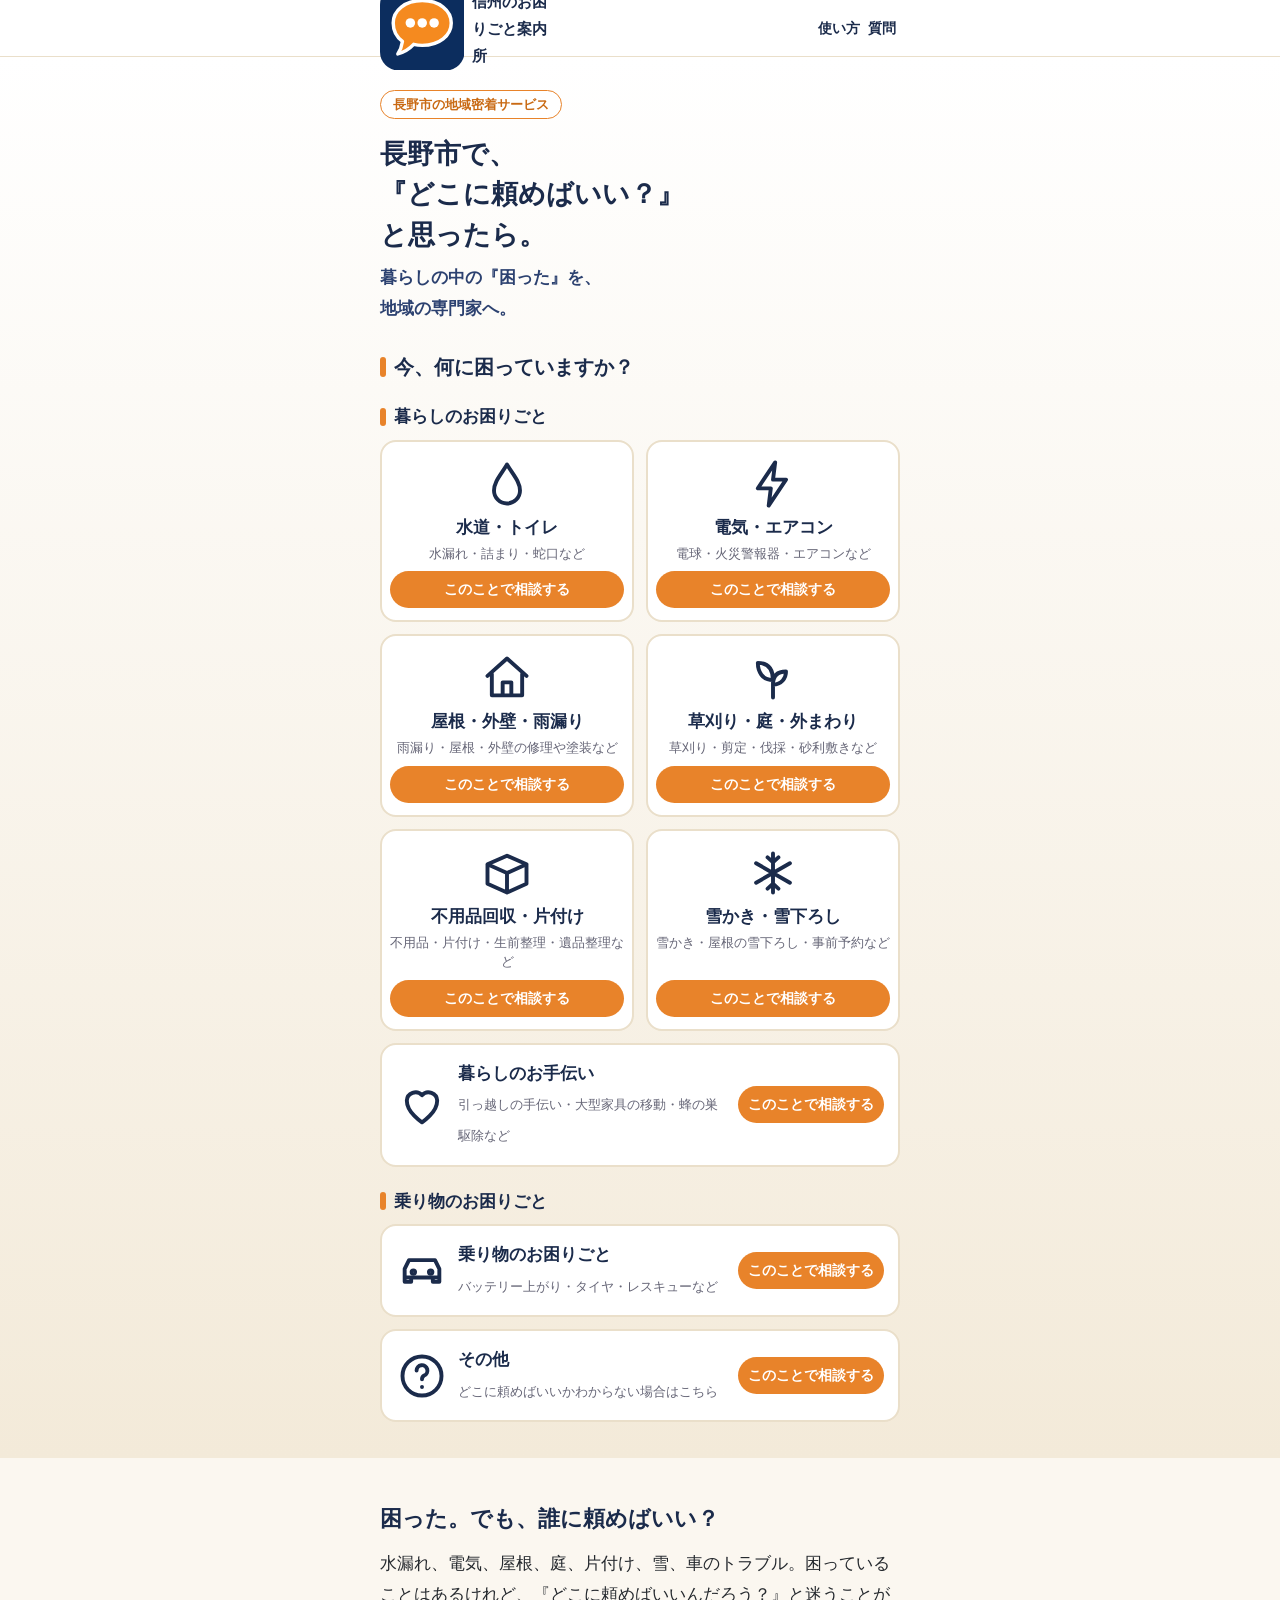
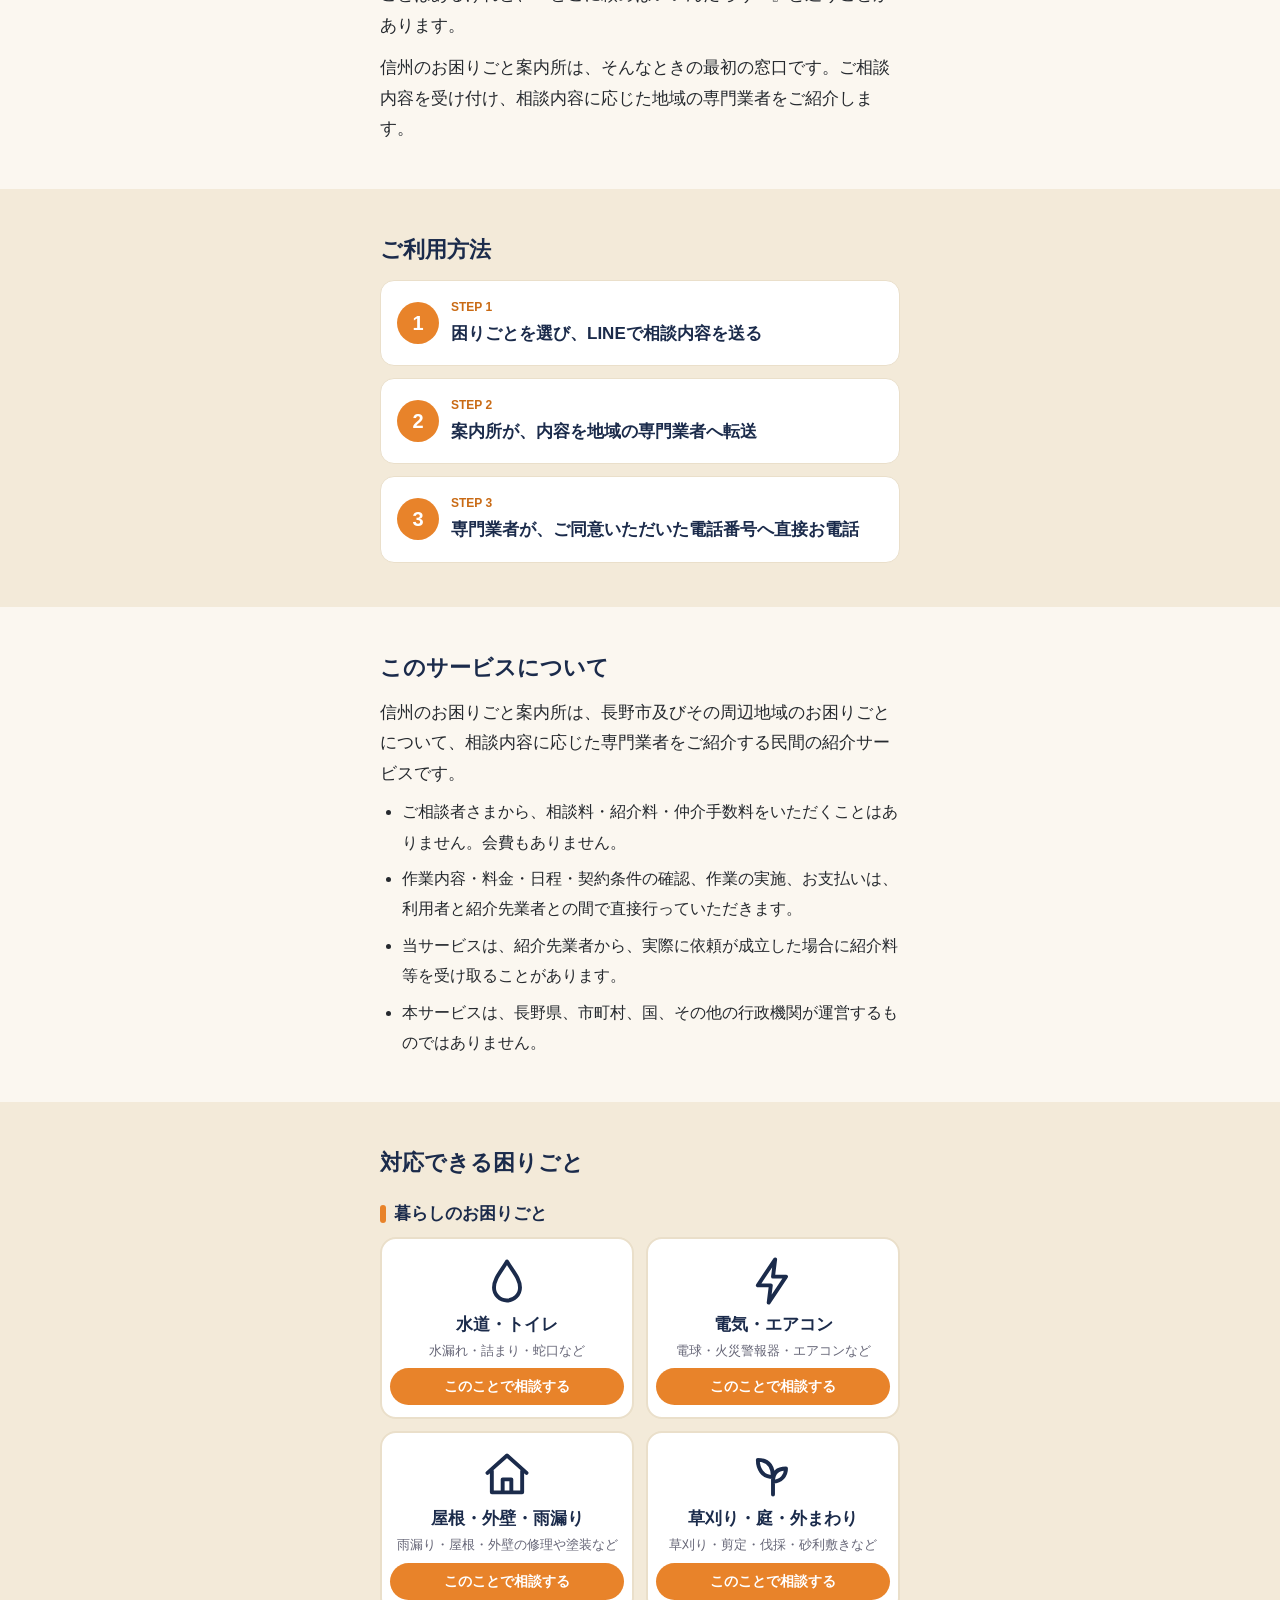
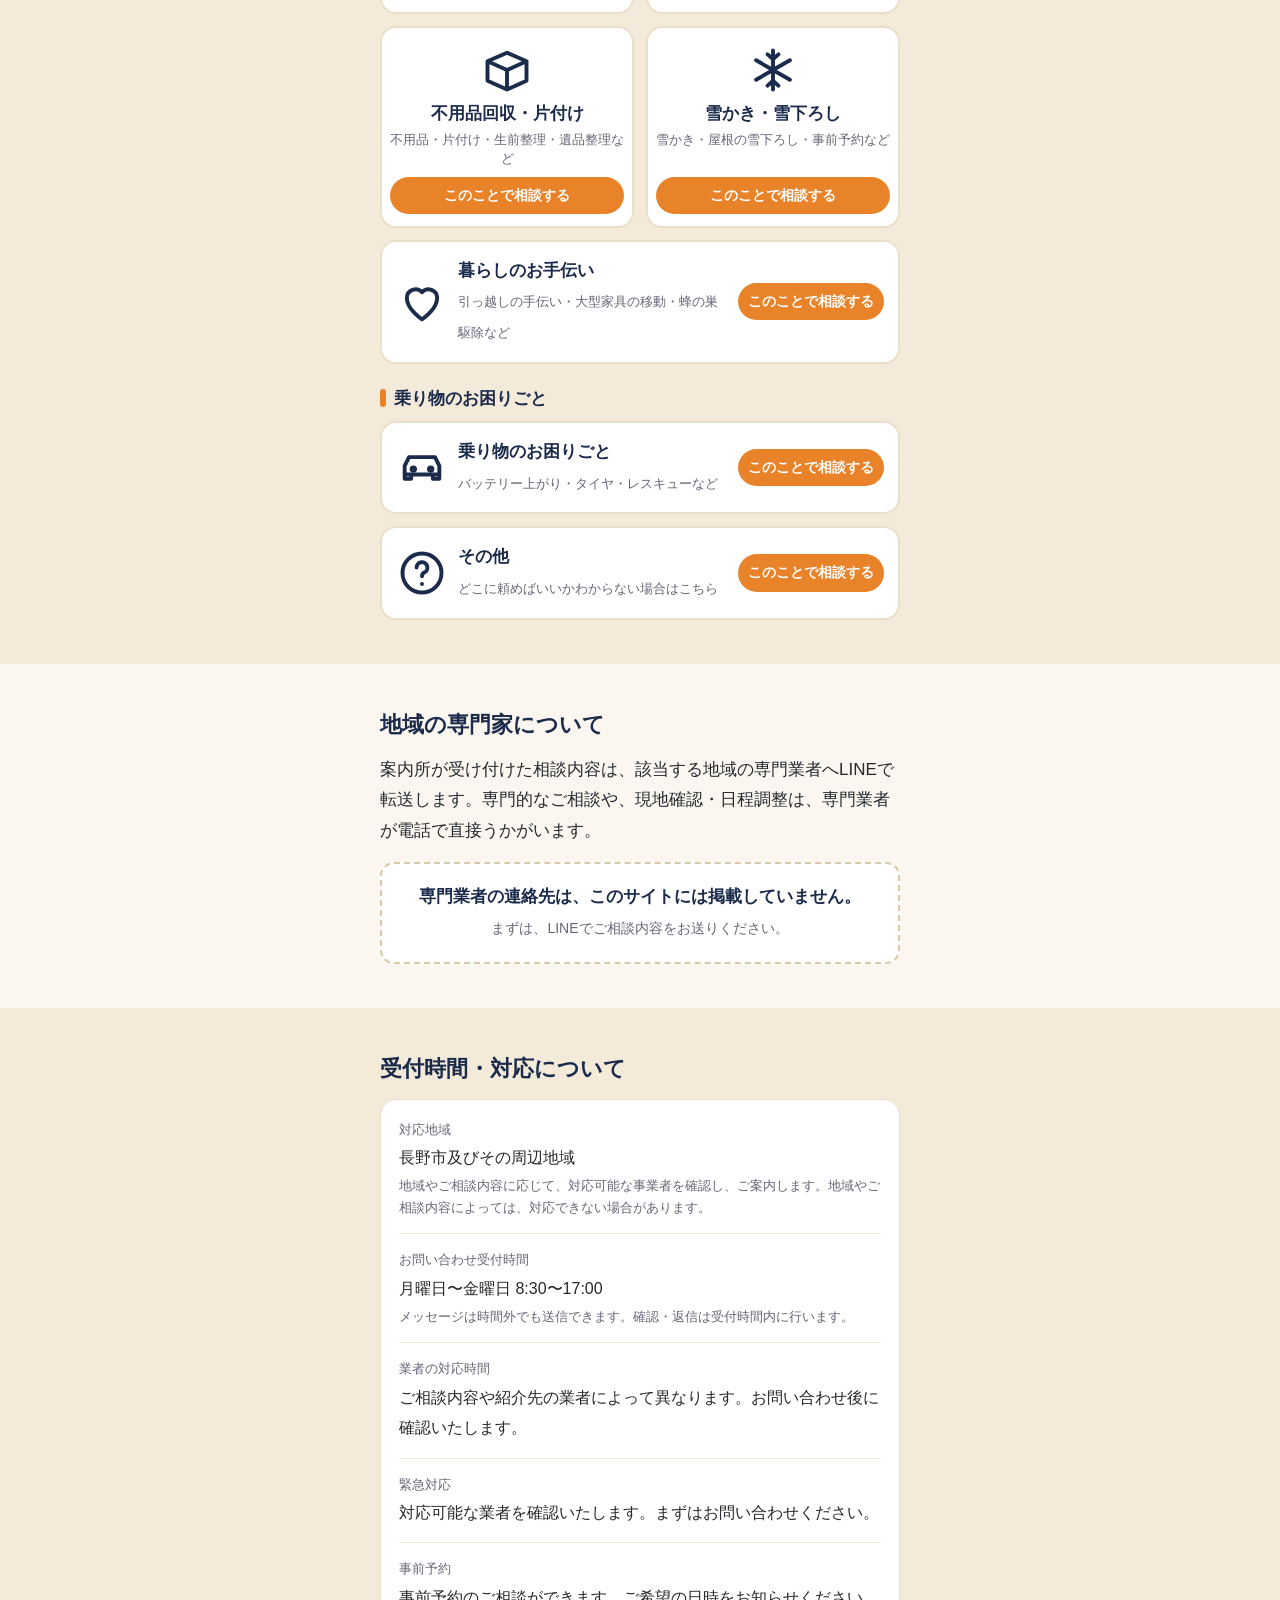
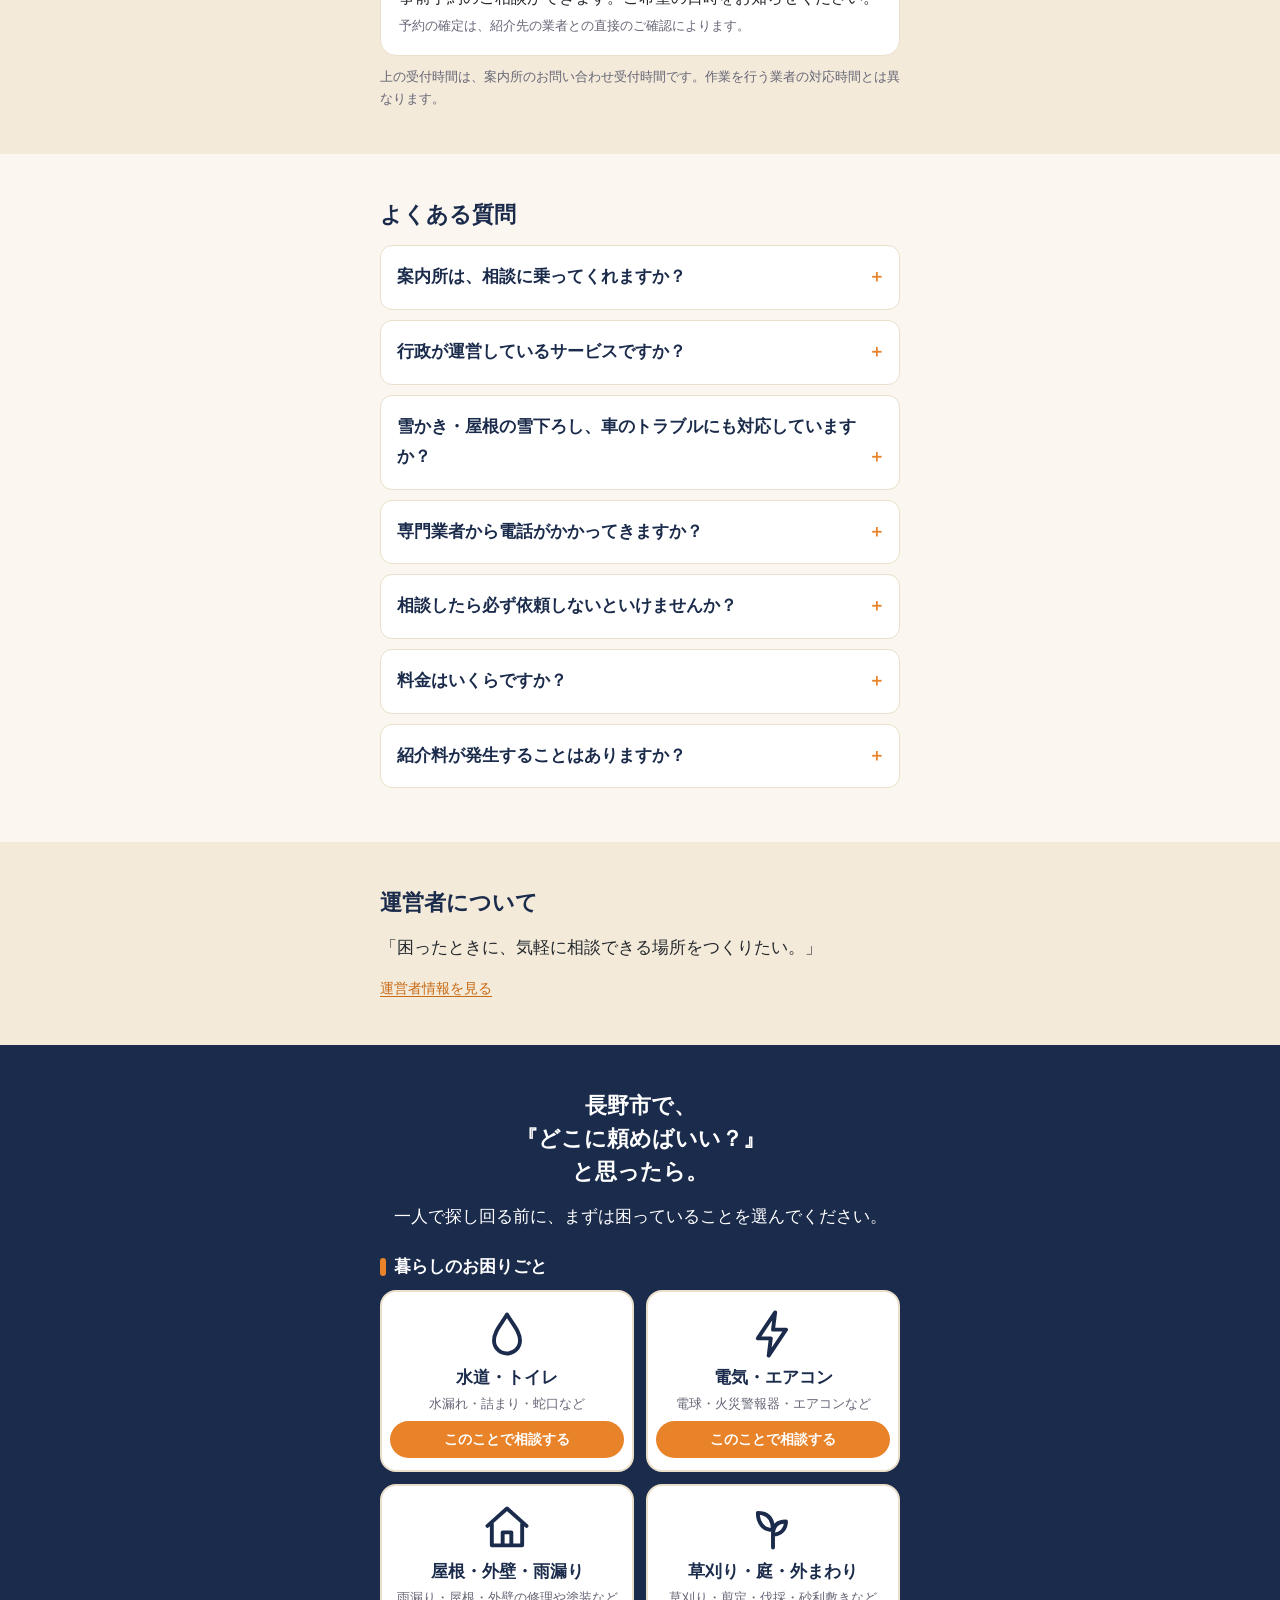
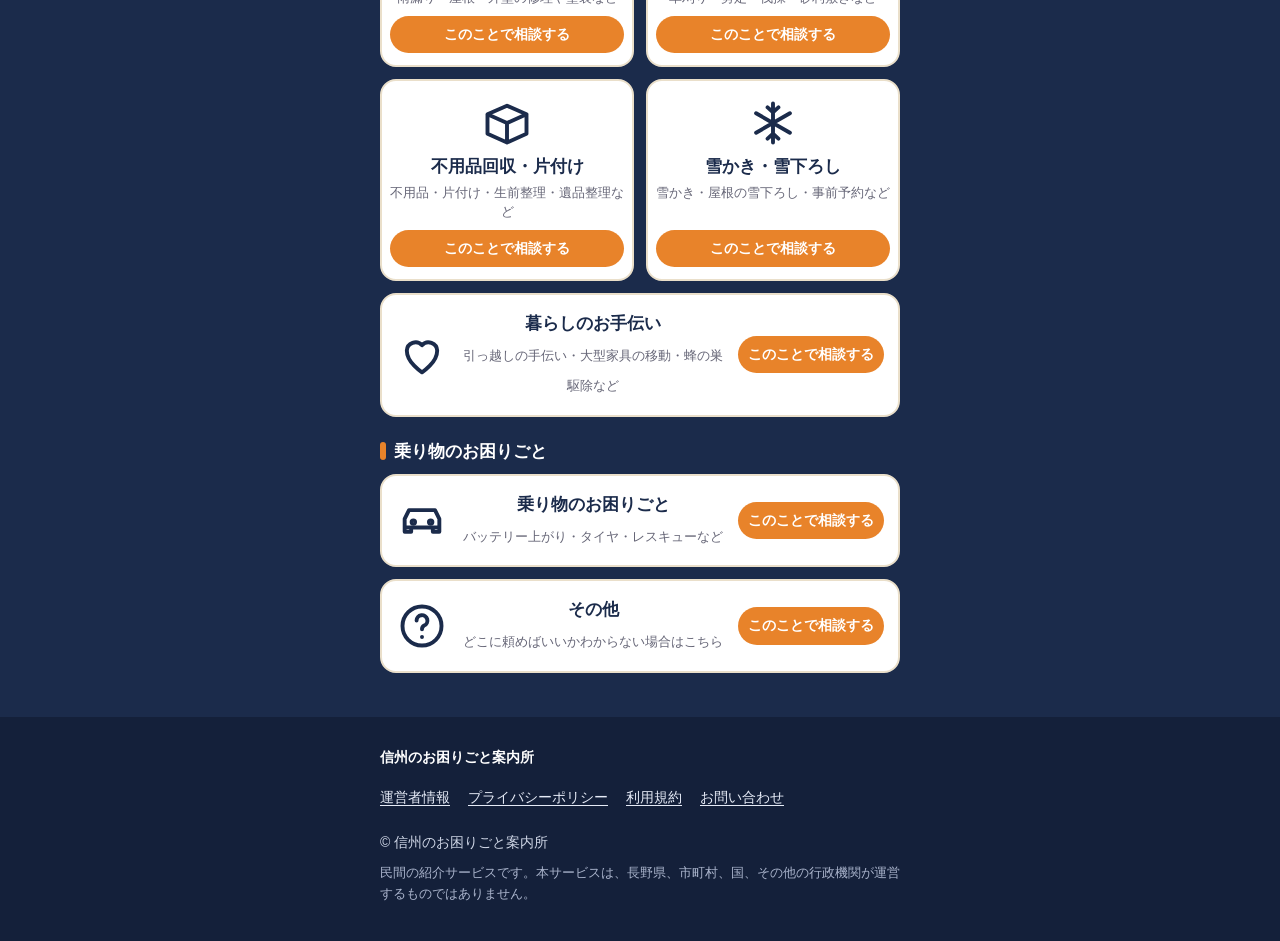
==== commit 8c33734d: "Add initial HTML structure for the assistance center Initial commit of the index.html file containin" ====
--- a/index.html
+++ b/index.html
@@ -5,12 +5,31 @@
 <meta name="viewport" content="width=device-width, initial-scale=1">
 <title>信州のお困りごと案内所｜暮らしの困ったを地域の専門家へ</title>
 <meta name="description" content="長野市及びその周辺地域で『どこに頼めばいい？』と思ったら。水道、電気、屋根、庭、片付け、雪かき、車のトラブルなど、暮らしのお困りごとを地域の専門家へつなぐ民間の紹介サービスです。相談料・紹介料は無料です。">
+<link rel="canonical" href="https://history-of-hanabi.github.io/Assistance-Center/">
+<link rel="icon" type="image/png" sizes="48x48" href="favicon-48x48.png?v=2">
+<link rel="icon" type="image/png" sizes="192x192" href="favicon-192x192.png?v=2">
+<link rel="apple-touch-icon" sizes="180x180" href="apple-touch-icon.png?v=2">
+<meta property="og:type" content="website">
+<meta property="og:locale" content="ja_JP">
+<meta property="og:site_name" content="信州のお困りごと案内所">
+<meta property="og:title" content="信州のお困りごと案内所｜暮らしの困ったを地域の専門家へ">
+<meta property="og:description" content="長野市及びその周辺地域で『どこに頼めばいい？』と思ったら。暮らしのお困りごとを地域の専門家へつなぐ民間の紹介サービスです。相談料・紹介料は無料です。">
+<meta property="og:url" content="https://history-of-hanabi.github.io/Assistance-Center/">
 <meta name="google-site-verification" content="_sIy6lcebxrXZptStOWlwZz5TiCo-oZQ7yhYe40ChH4" />
+<script type="application/ld+json">
+{
+  "@context": "https://schema.org",
+  "@type": "WebSite",
+  "name": "信州のお困りごと案内所",
+  "alternateName": "長野市のお困りごと案内所",
+  "url": "https://history-of-hanabi.github.io/Assistance-Center/"
+}
+</script>
 <link rel="stylesheet" href="site.css">
 </head>
 <body>
 <header><div class="wrap">
-<a class="logo" href="#top" id="logo"><i>?</i>信州のお困りごと案内所</a>
+<a class="logo" href="#top" id="logo"><svg viewBox="0 0 64 64" aria-hidden="true"><rect width="64" height="64" rx="14" fill="#0C2D5E"/><path d="M32 11 C45 11 54 18.5 54 28 C54 37.5 45 45 32 45 C29.5 45 27.5 44.7 25.5 44.2 C22.5 47.5 18.5 50 13.5 51.5 C15.5 48.5 16.5 45.5 17 42 C12.5 38.5 10 33.5 10 28 C10 18.5 19 11 32 11 Z" fill="#F58A1F" stroke="#FFFFFF" stroke-width="2.6" stroke-linejoin="round"/><circle cx="23" cy="28" r="3.6" fill="#FFFFFF"/><circle cx="32" cy="28" r="3.6" fill="#FFFFFF"/><circle cx="41" cy="28" r="3.6" fill="#FFFFFF"/></svg>信州のお困りごと案内所</a>
 <nav><a href="#howto">使い方</a><a href="#faq">質問</a></nav>
 </div></header>
 
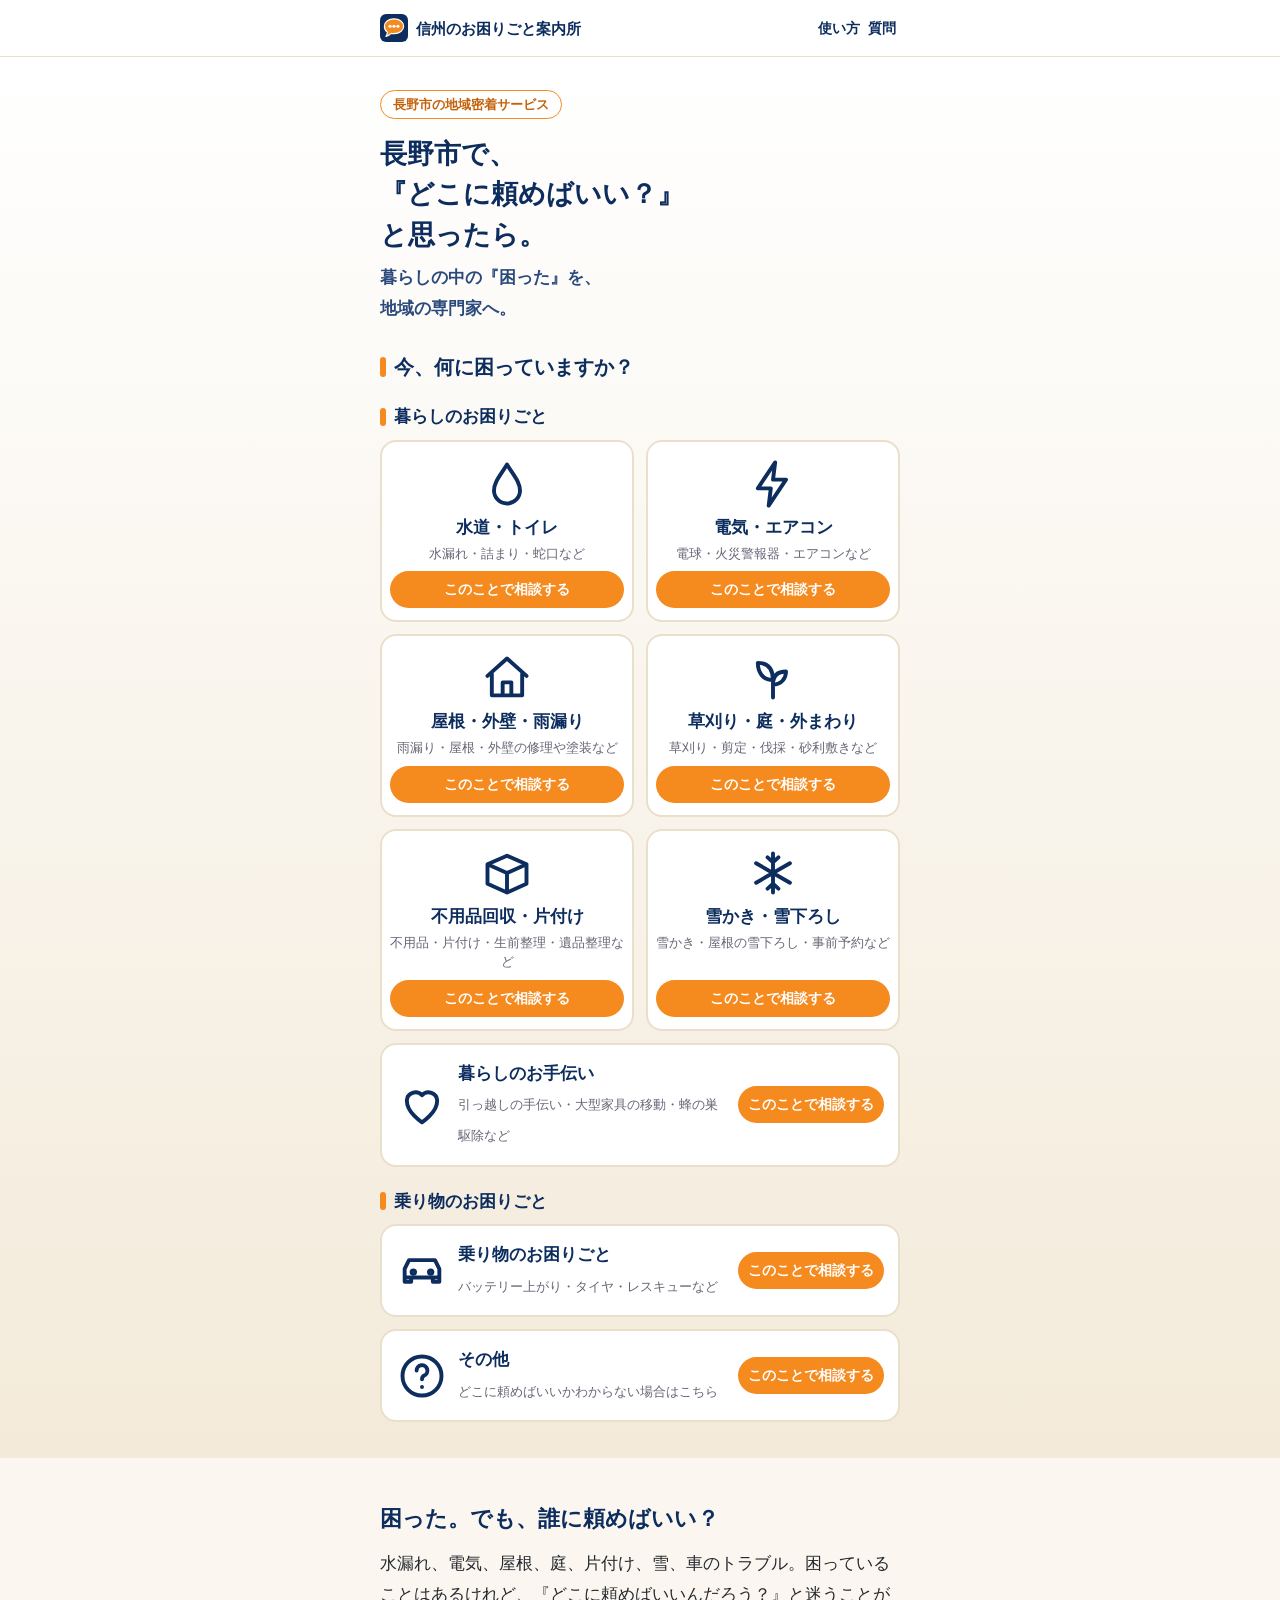
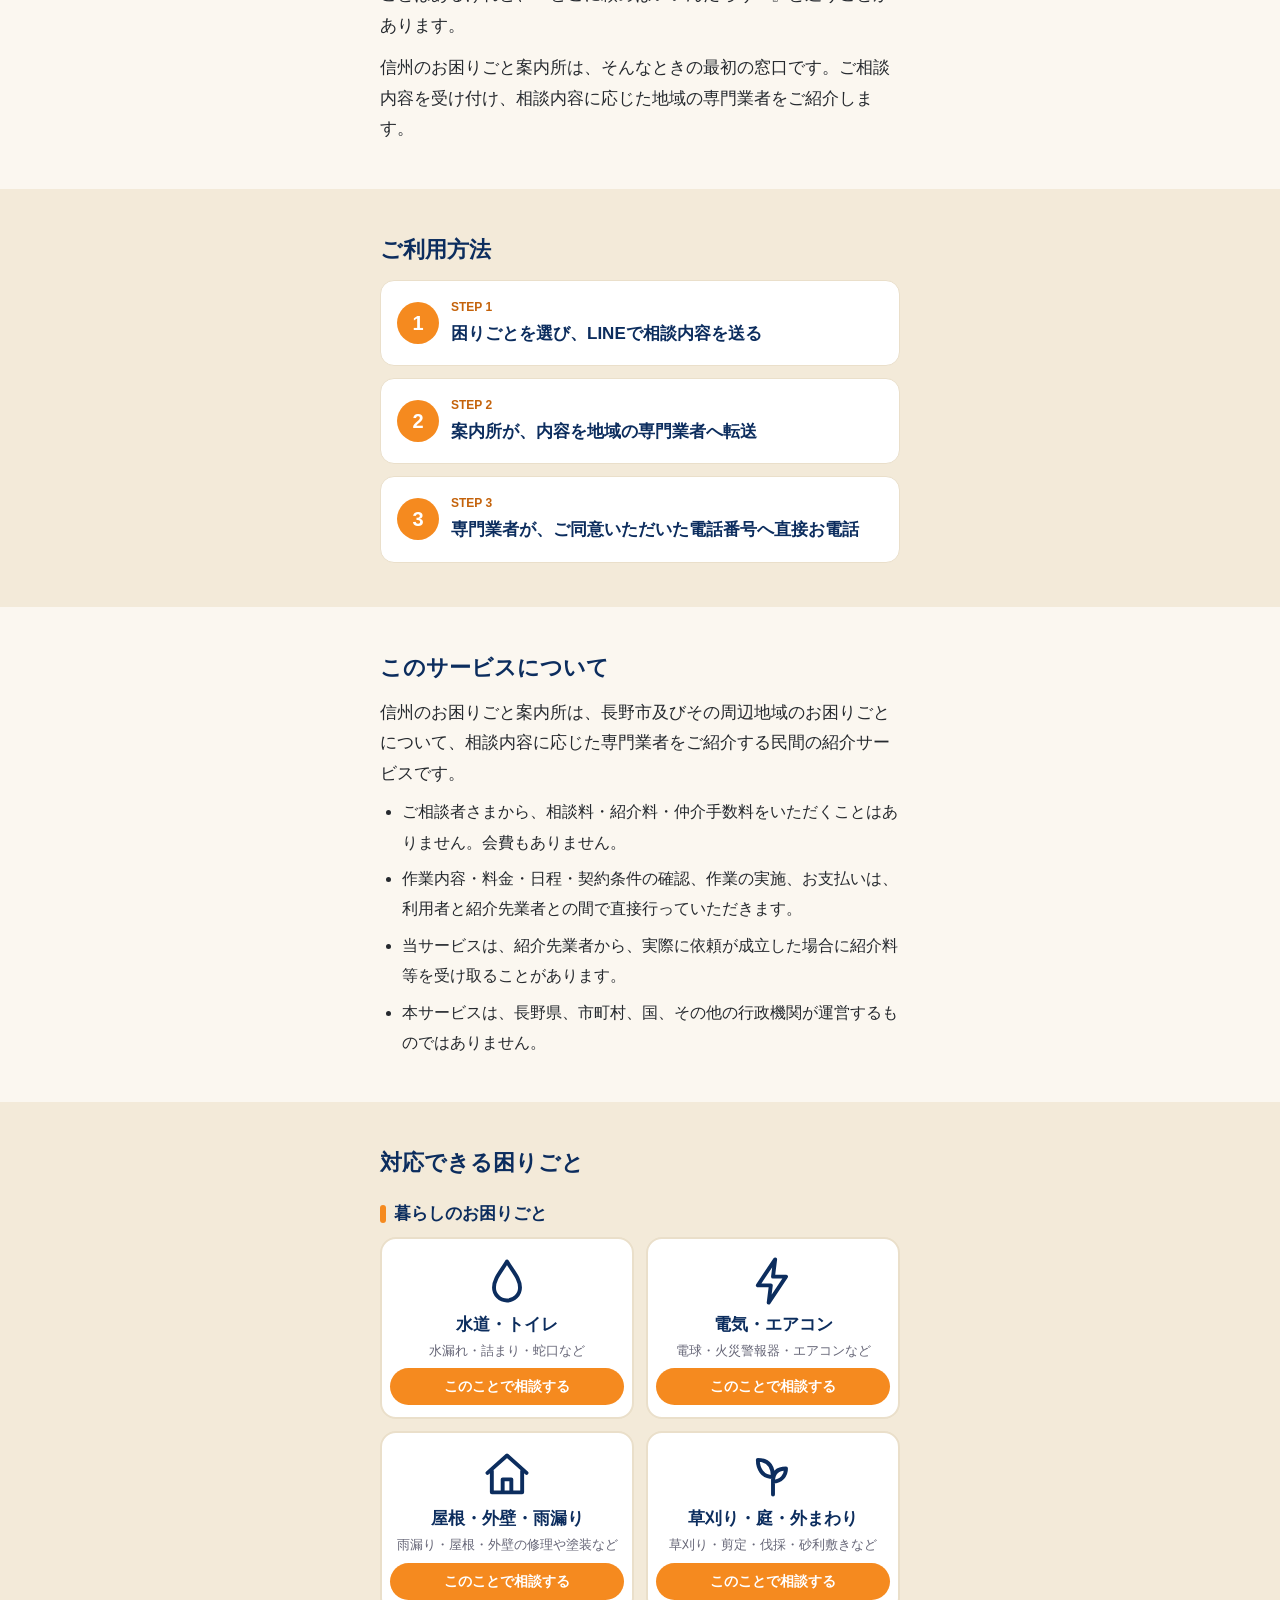
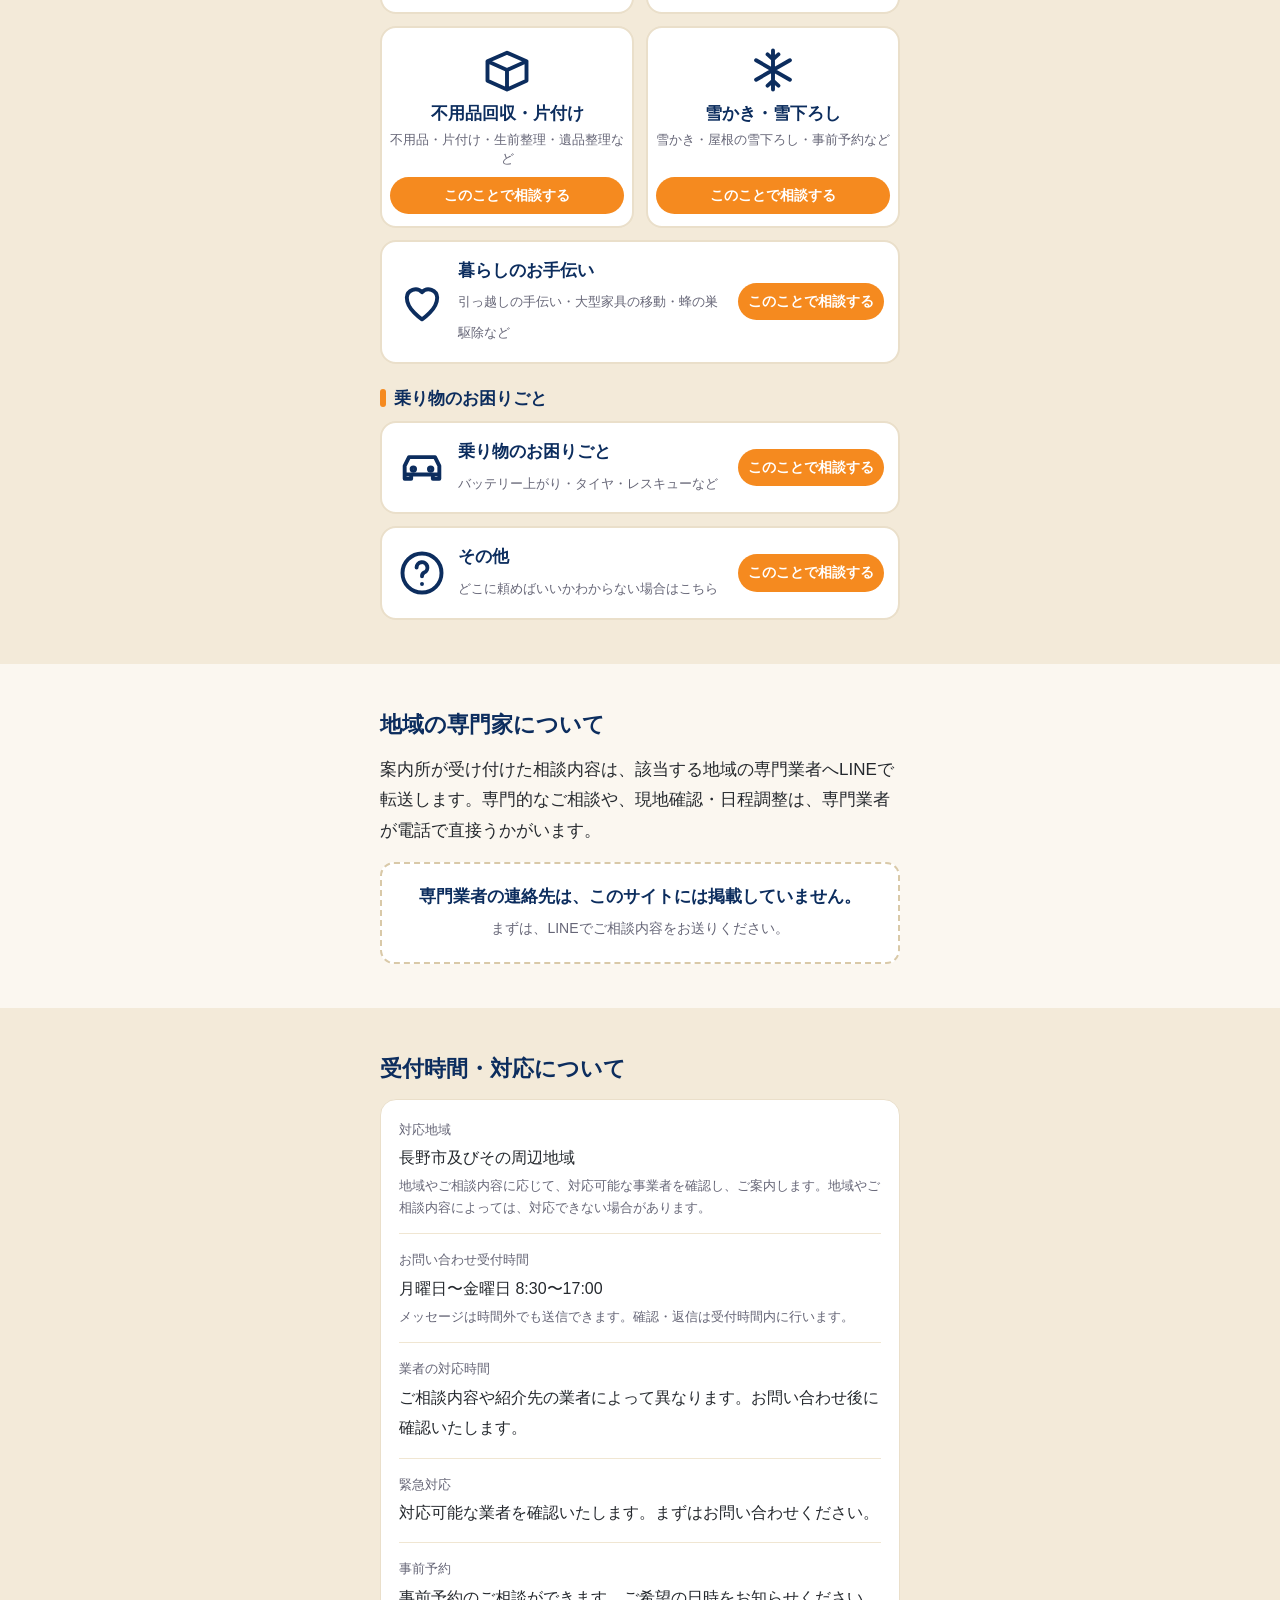
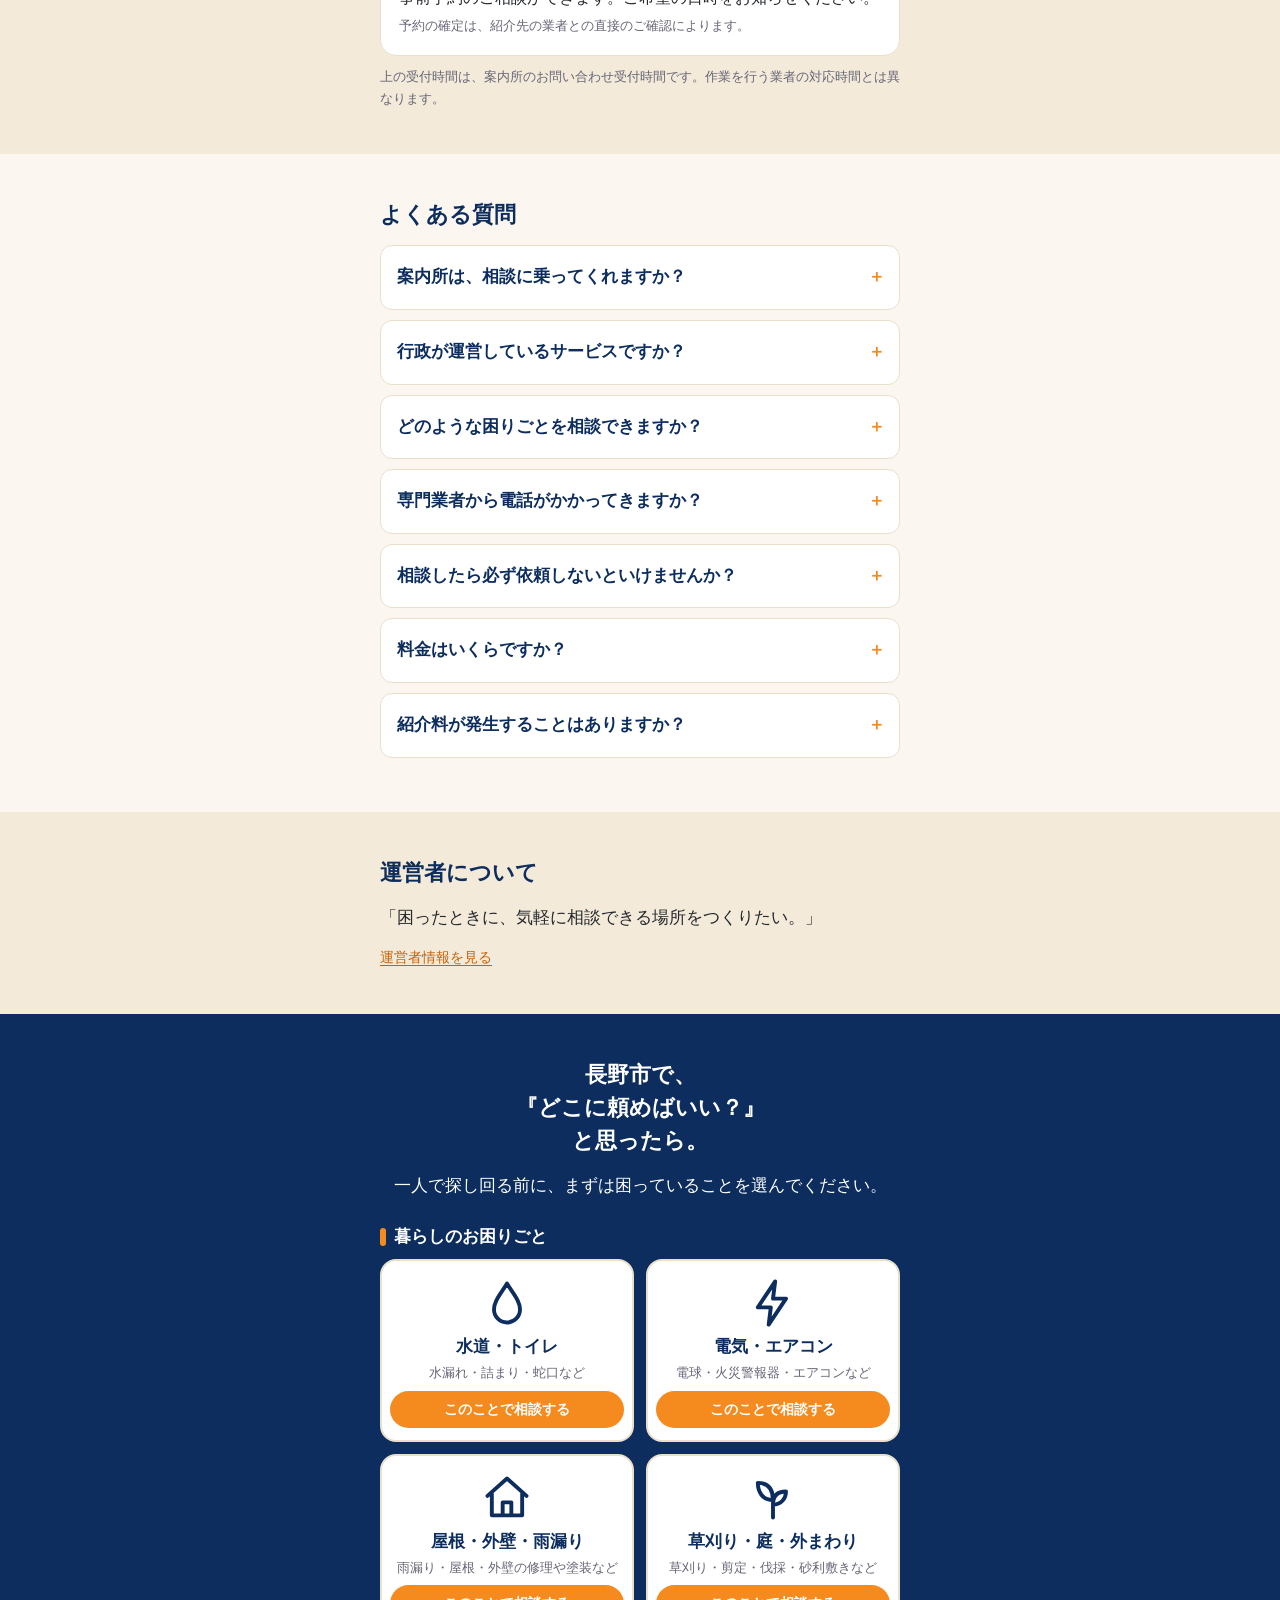
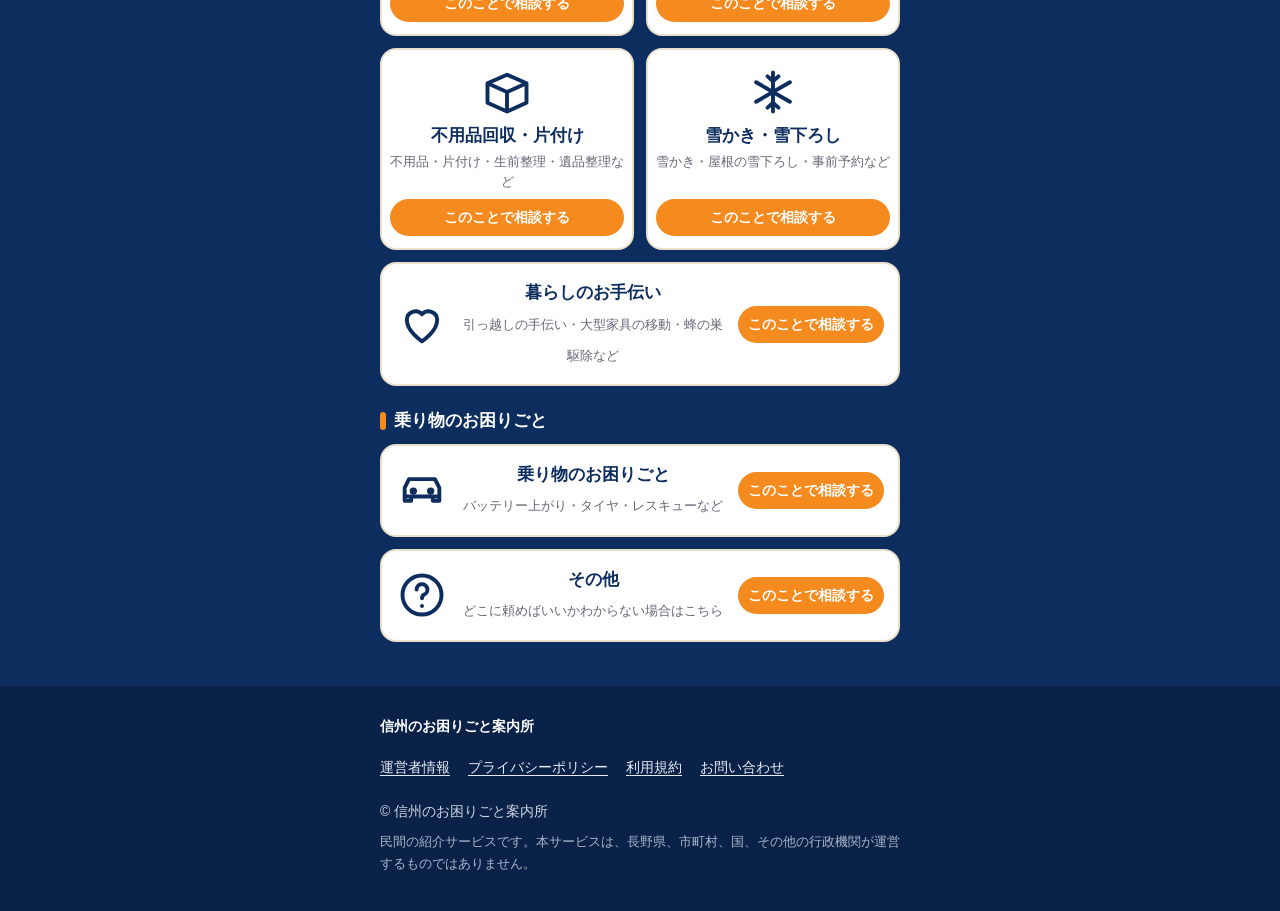
==== commit 42f87de0: "Create index.html for local assistance website This HTML file serves as the main structure for the '" ====
--- a/index.html
+++ b/index.html
@@ -84,7 +84,7 @@
 <h2 id="faq">よくある質問</h2>
 <details><summary>案内所は、相談に乗ってくれますか？</summary><p>案内所は、ご相談内容を受け付け、相談内容に応じた地域の専門業者をご紹介する窓口です。専門的な判断や修理方法のご案内、電話での相談対応は行いません。専門的なご相談は、専門業者が直接うかがいます。</p></details>
 <details><summary>行政が運営しているサービスですか？</summary><p>いいえ。信州のお困りごと案内所は、民間の紹介サービスです。長野県、市町村、国、その他の行政機関が運営するものではありません。</p></details>
-<details><summary>雪かき・屋根の雪下ろし、車のトラブルにも対応していますか？</summary><p>ご相談を受け付け、内容に応じて対応できる地域の専門業者をご紹介します。対応できるかどうかは、ご相談内容や業者の状況によって異なります。屋根の雪下ろしは、安全面に配慮し、経験や対応体制のある専門業者へのご紹介を前提としています。</p></details>
+<details><summary>どのような困りごとを相談できますか？</summary><p>不用品回収・片付け、草刈り・庭のお手入れ、雪かき・屋根の雪下ろしなど、サイトに掲載している内容についてご相談いただけます。<br><br>ご相談内容や地域を確認し、対応可能な事業者がいる場合にご案内します。<br><br>対応できる事業者の有無は、相談内容・地域・時期によって異なりますので、あらかじめご了承ください。</p></details>
 <details><summary>専門業者から電話がかかってきますか？</summary><p>ご相談内容を専門業者へ転送し、専門業者が、ご同意いただいた電話番号へ直接お電話する流れです。電話番号を共有することについては、LINEに進む前にご同意をいただきます。ただし、必ず連絡が来ることをお約束するものではありません。</p></details>
 <details><summary>相談したら必ず依頼しないといけませんか？</summary><p>いいえ。相談したからといって、依頼する義務はありません。実際の依頼・料金・作業内容は、専門業者と直接確認のうえ決めていただきます。</p></details>
 <details><summary>料金はいくらですか？</summary><p>ご相談者さまから、相談料・紹介料・仲介手数料をいただくことはありません。作業の料金は、事業者や作業内容によって異なります。専門業者からのお電話の際に、直接ご確認ください。お支払いも、専門業者へ直接行っていただきます。</p></details>
--- a/site.css
+++ b/site.css
@@ -1,4 +1,4 @@
-:root{--navy:#1b2b4b;--navy2:#2c4170;--orange:#e8832a;--orange2:#c96a14;--bg:#fbf7f0;--beige:#f3ead9;--text:#25292e;--mute:#667;--header-h:56px}
+:root{--navy:#0c2d5e;--navy2:#2b4a7c;--orange:#f58a1f;--orange2:#c4620a;--bg:#fbf7f0;--beige:#f3ead9;--text:#25292e;--mute:#667;--header-h:56px}
 *{box-sizing:border-box;margin:0;padding:0}
 html{scroll-behavior:smooth;scroll-padding-top:calc(var(--header-h) + 20px)}
 body{font-family:-apple-system,"Hiragino Sans","Noto Sans JP",sans-serif;color:var(--text);background:var(--bg);line-height:1.8;font-size:17px;overflow-x:hidden;word-break:break-word}
@@ -7,7 +7,7 @@
 header{background:#fff;border-bottom:1px solid #eadfca;position:sticky;top:0;z-index:10}
 header .wrap{display:flex;align-items:center;justify-content:space-between;height:56px}
 .logo{display:flex;align-items:center;gap:8px;font-weight:700;color:var(--navy);font-size:15px}
-.logo i{width:28px;height:28px;border-radius:8px;background:var(--navy);color:#fff;display:grid;place-items:center;font-style:normal;font-size:15px}
+.logo svg{width:28px;height:28px;flex:none}
 header nav a{font-size:14px;color:var(--navy);padding:10px 4px;font-weight:600}
 .hero{background:linear-gradient(#fff,var(--beige));padding:32px 0 36px}
 .label{display:inline-block;background:#fff;border:1px solid var(--orange);color:var(--orange2);font-size:13px;font-weight:700;padding:2px 12px;border-radius:99px}
@@ -49,7 +49,7 @@
 .cta{background:var(--navy);color:#fff;text-align:center}
 .cta h2{color:#fff}.cta .card{text-align:center}
 .small{font-size:14px;color:var(--mute)}
-footer{background:#14203a;color:#cfd6e6;padding:28px 0 36px;font-size:14px}
+footer{background:#0a2247;color:#cfd6e6;padding:28px 0 36px;font-size:14px}
 .flinks{display:flex;flex-wrap:wrap;gap:0 4px}
 .flinks a{display:inline-flex;align-items:center;min-height:44px;padding:0 14px 0 0;color:#e6ebf7;text-decoration:underline;text-underline-offset:3px}
 .fnote{font-size:12.5px;line-height:1.7;margin-top:8px;color:#aab4cc}
@@ -119,7 +119,7 @@
 /* ===== 相談の案内画面（下から出るシート） ===== */
 .sheet{position:fixed;inset:0;z-index:100;display:none}
 .sheet.open{display:block}
-.sheet .bg{position:absolute;inset:0;background:rgba(20,32,58,.55)}
+.sheet .bg{position:absolute;inset:0;background:rgba(10,34,71,.55)}
 .sheet .panel{position:absolute;left:0;right:0;bottom:0;max-width:560px;margin:0 auto;max-height:92vh;overflow-y:auto;background:#fff;border-radius:20px 20px 0 0;padding:26px 20px calc(20px + env(safe-area-inset-bottom));animation:up .2s ease-out}
 @keyframes up{from{transform:translateY(24px);opacity:0}to{transform:none;opacity:1}}
 .panel h2{font-size:20px;margin-bottom:6px;text-align:center}
